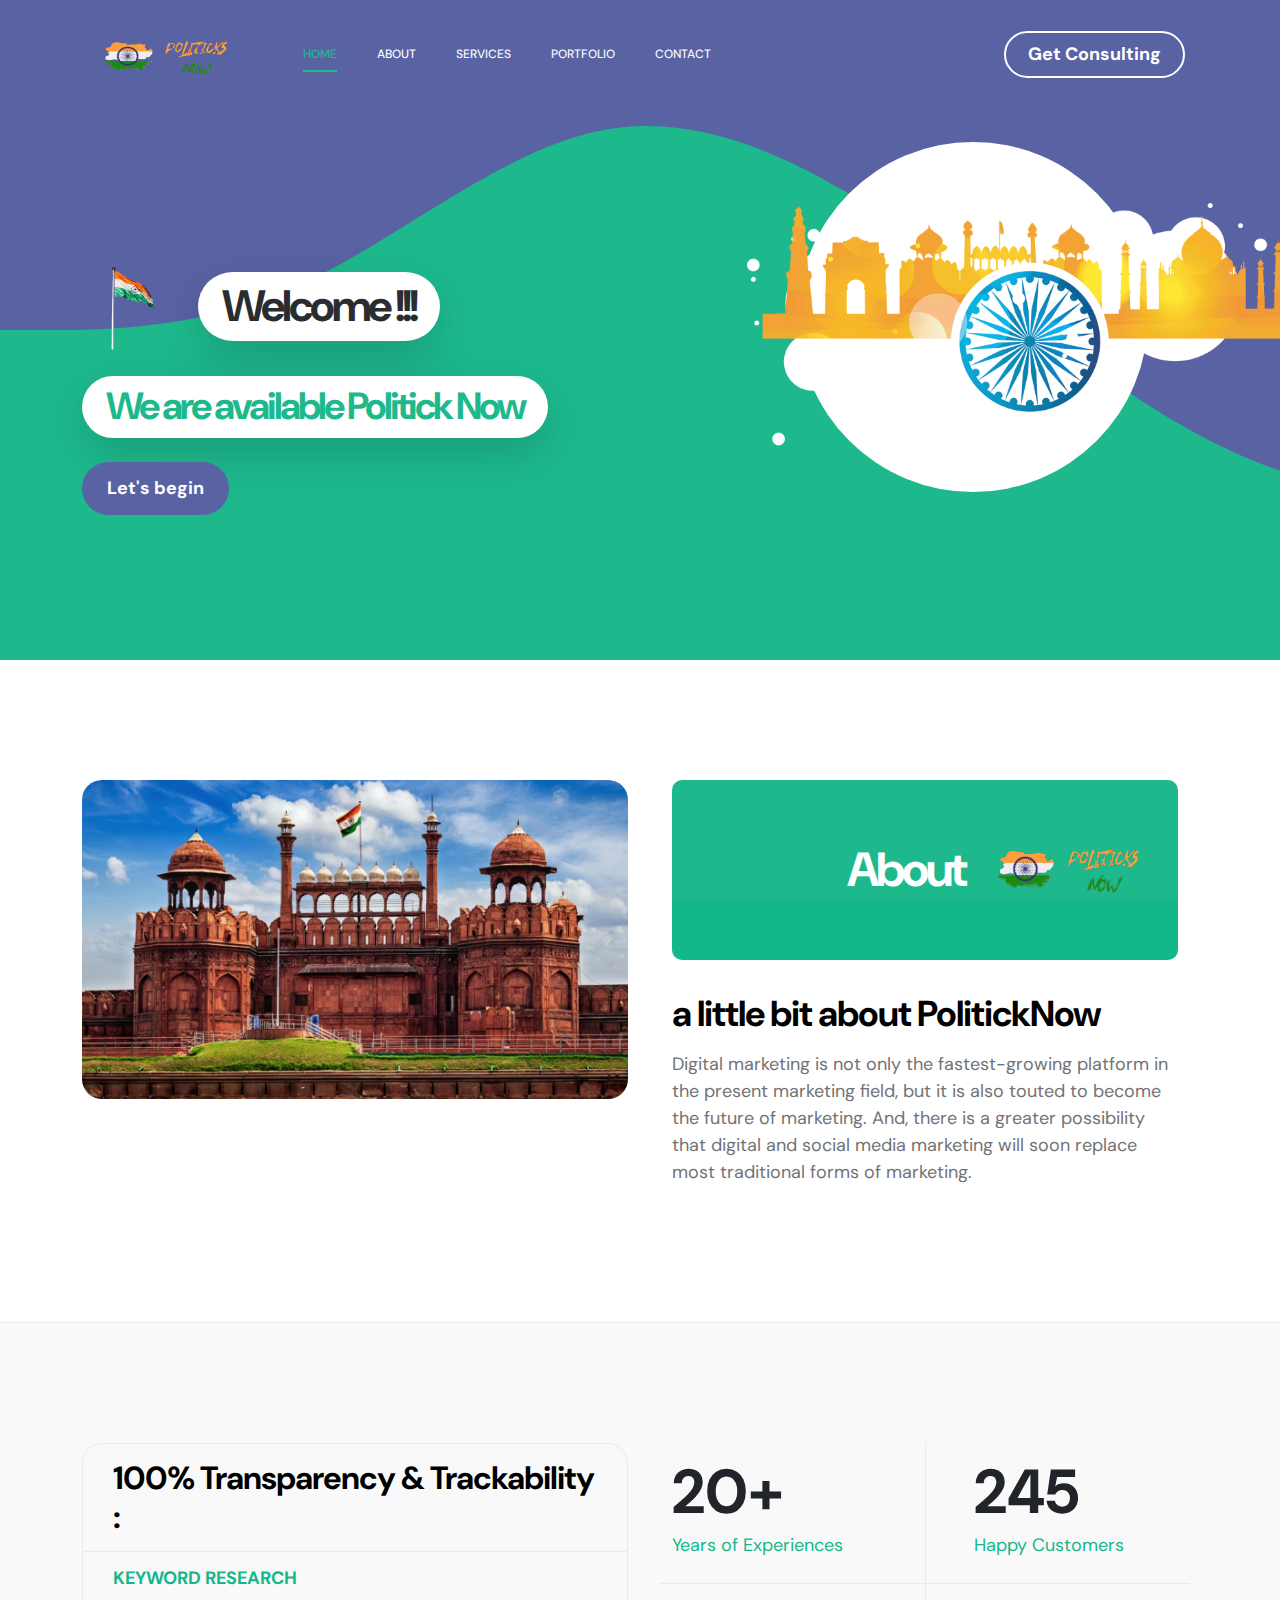
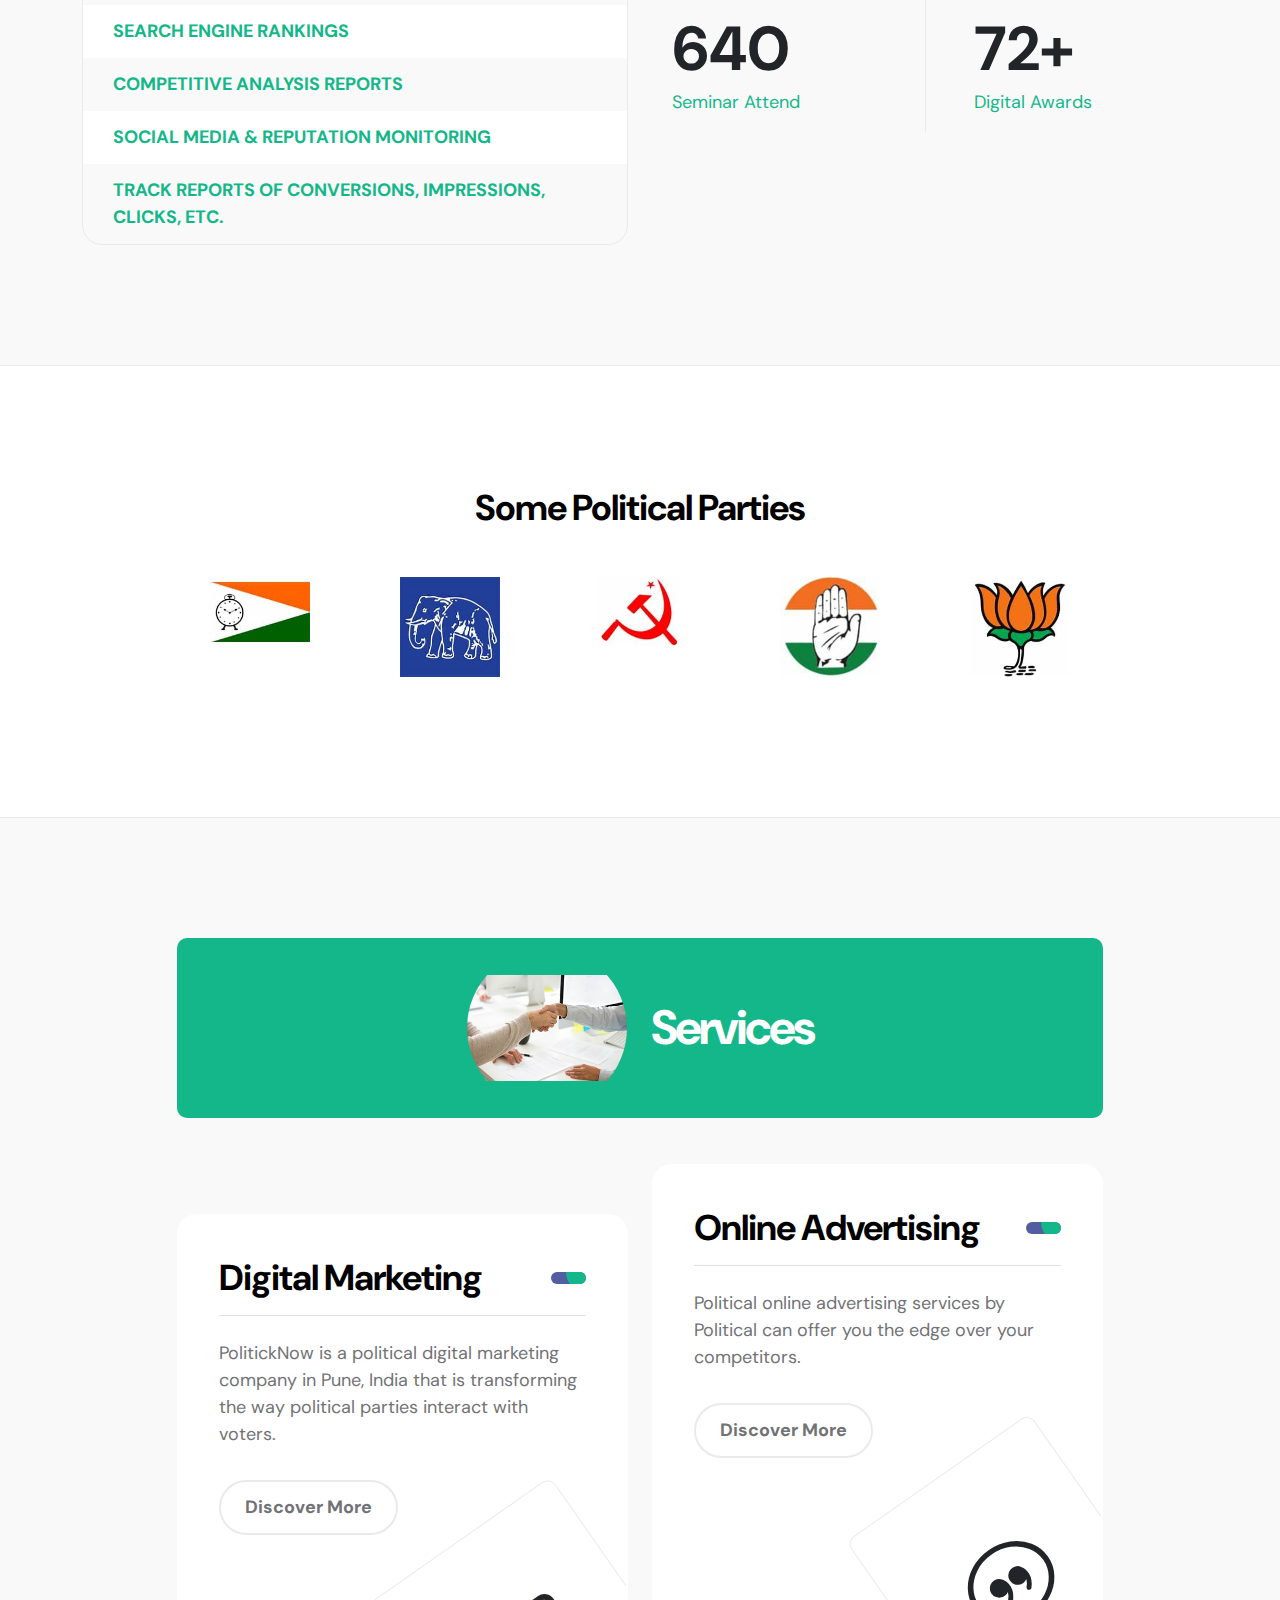
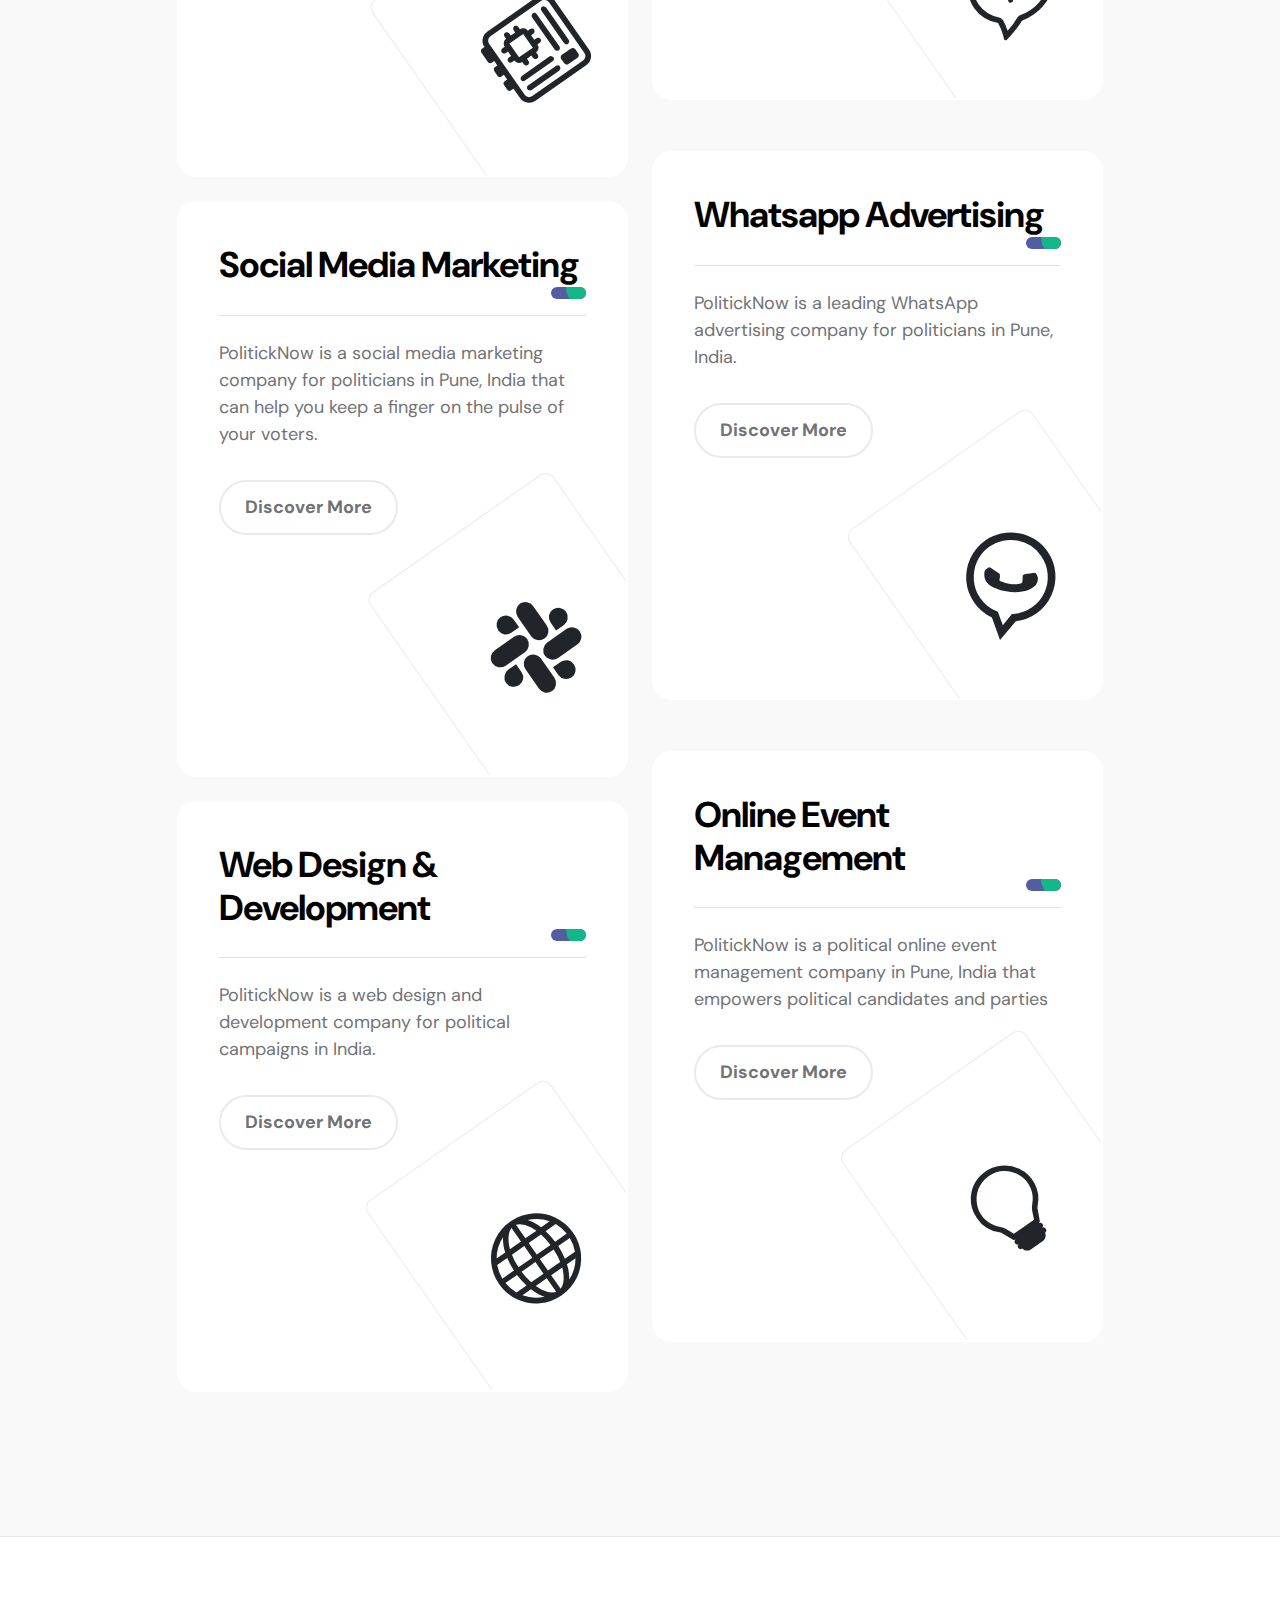
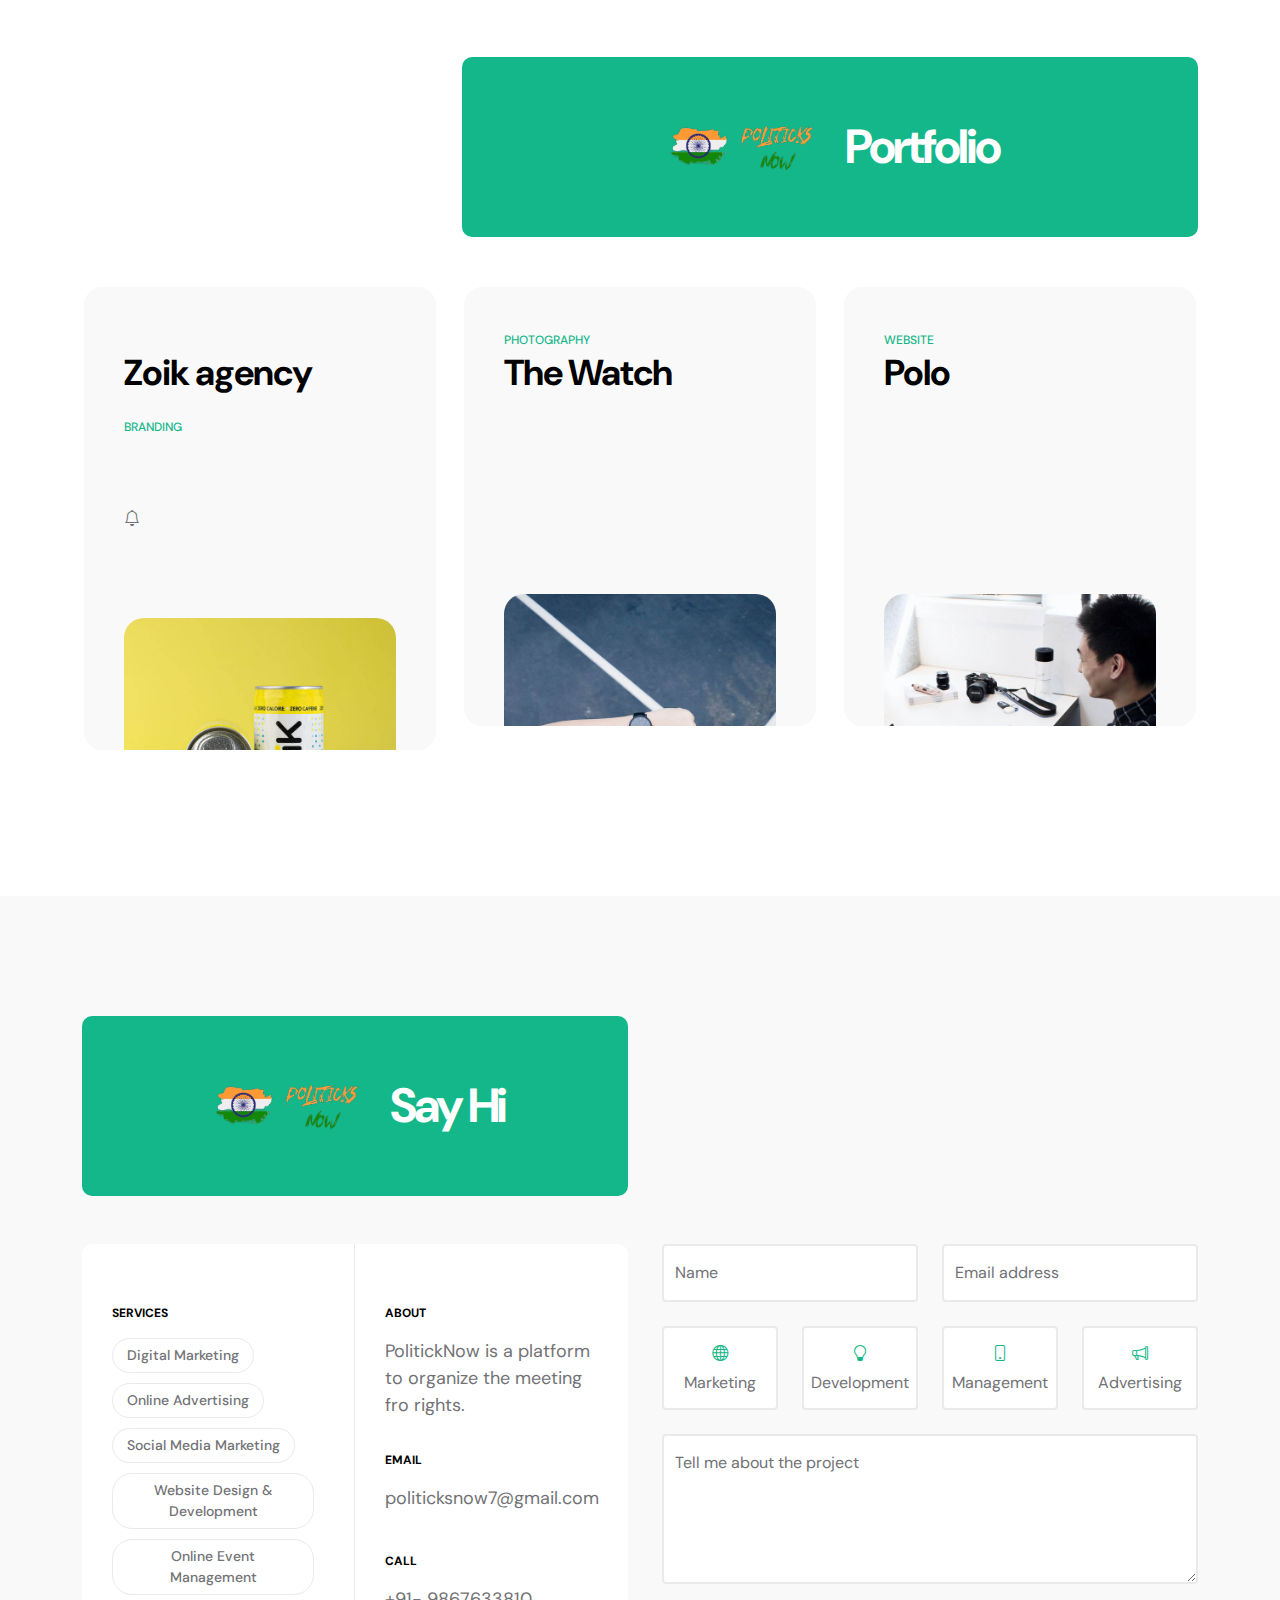
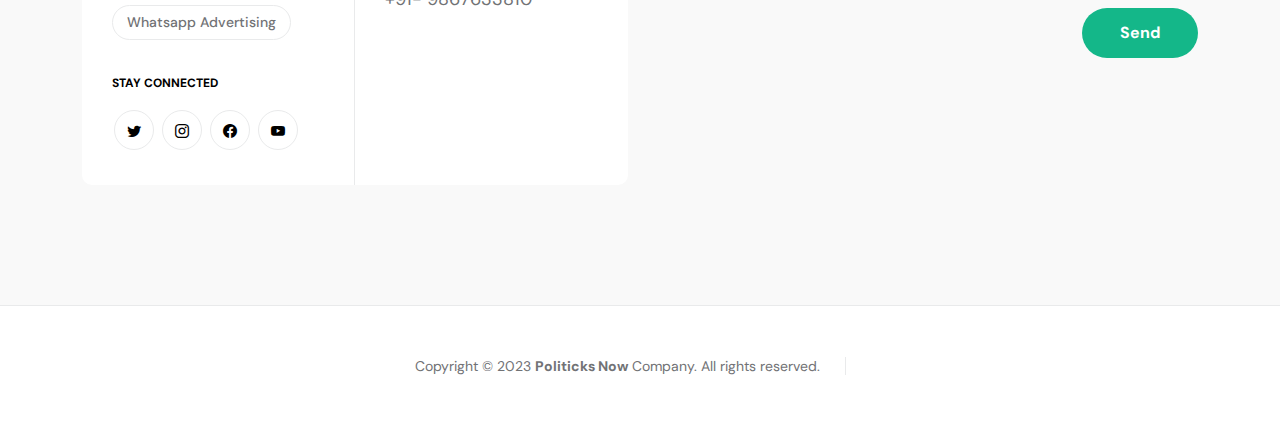
==== index.html @ 5f5a2800 "d" ====
<!doctype html>
<html lang="en">
    <head>
        <meta charset="utf-8">
        <meta name="viewport" content="width=device-width, initial-scale=1">

        <meta name="description" content="">
        <meta name="author" content="TemplateMo">

        <title>Politick Now</title>

        <!-- CSS FILES -->
        <link rel="preconnect" href="https://fonts.googleapis.com">
        
        <link rel="preconnect" href="https://fonts.gstatic.com" crossorigin>
        
        <link href="https://fonts.googleapis.com/css2?family=DM+Sans:wght@400;500;700&display=swap" rel="stylesheet">

        <link href="css/bootstrap.min.css" rel="stylesheet">

        <link href="css/bootstrap-icons.css" rel="stylesheet">

        <link href="css/magnific-popup.css" rel="stylesheet">

        <link href="css/templatemo-first-portfolio-style.css" rel="stylesheet">
        
<!--

TemplateMo 578 First Portfolio

https://templatemo.com/tm-578-first-portfolio

-->
    </head>
    
    <body>

        <section class="preloader">
            <div class="spinner">
                <span class="spinner-rotate"></span>    
            </div>
        </section>

        <nav class="navbar navbar-expand-lg">
            <div class="container">

                <button class="navbar-toggler" type="button" data-bs-toggle="collapse" data-bs-target="#navbarNav" aria-controls="navbarNav" aria-expanded="false" aria-label="Toggle navigation">
                    <span class="navbar-toggler-icon"></span>
                </button>

                <a href="index.html" class="navbar-brand mx-auto mx-lg-0"><img src="./images/logo.png" style="height: 40px; width: 140px;"></a>

                <div class="d-flex align-items-center d-lg-none">
                    <!-- <i class="navbar-icon bi-telephone-plus me-3"></i> -->
                    <a class="custom-btn btn" href="#section_5">
                        Get Consulting
                    </a>
                </div>

                <div class="collapse navbar-collapse" id="navbarNav">
                    <ul class="navbar-nav ms-lg-5">
                        <li class="nav-item">
                            <a class="nav-link click-scroll" href="#section_1">Home</a>
                        </li>

                        <li class="nav-item">
                            <a class="nav-link click-scroll" href="#section_2">About</a>
                        </li>

                        <li class="nav-item">
                            <a class="nav-link click-scroll" href="#section_3">Services</a>
                        </li>

                        <li class="nav-item">
                            <a class="nav-link click-scroll" href="#section_4">Portfolio</a>
                        </li>

                        <li class="nav-item">
                            <a class="nav-link click-scroll" href="#section_5">Contact</a>
                        </li>
                    </ul>

                    <div class="d-lg-flex align-items-center d-none ms-auto">
                        <!-- <i class="navbar-icon bi-telephone-plus me-3"></i> -->
                        <a class="custom-btn btn" href="#section_5">
                            Get Consulting
                        </a>
                    </div>
                </div>

            </div>
        </nav>

        <main>

            <section class="hero d-flex justify-content-center align-items-center" id="section_1">
                <div class="container">
                    <div class="row">

                        <div class="col-lg-7 col-12">
                            <div class="hero-text">
                                <div class="hero-title-wrap d-flex align-items-center mb-4">
                                    <img src="images/flag.png" class="avatar-image avatar-image-large img-fluid" alt="">

                                    <h1 class="hero-title ms-3 mb-0">Welcome !!!</h1>
                                </div>

                                <h2 class="mb-4">We are available Politick Now</h2>
                                <p class="mb-4"><a class="custom-btn btn custom-link" href="#section_2">Let's begin</a></p>
                            </div>
                        </div>

                        <div class="col-lg-5 col-12 position-relative">
                            <div class="hero-image-wrap"></div>
                            <img src="images/background1.png" class="hero-image img-fluid" alt="">
                        </div>

                    </div>
                </div>

                <svg xmlns="http://www.w3.org/2000/svg" viewBox="0 0 1440 320"><path fill="#535da1" fill-opacity="1" d="M0,160L24,160C48,160,96,160,144,138.7C192,117,240,75,288,64C336,53,384,75,432,106.7C480,139,528,181,576,208C624,235,672,245,720,240C768,235,816,213,864,186.7C912,160,960,128,1008,133.3C1056,139,1104,181,1152,202.7C1200,224,1248,224,1296,197.3C1344,171,1392,117,1416,90.7L1440,64L1440,0L1416,0C1392,0,1344,0,1296,0C1248,0,1200,0,1152,0C1104,0,1056,0,1008,0C960,0,912,0,864,0C816,0,768,0,720,0C672,0,624,0,576,0C528,0,480,0,432,0C384,0,336,0,288,0C240,0,192,0,144,0C96,0,48,0,24,0L0,0Z"></path></svg>
            </section>


            <section class="about section-padding" id="section_2">
                <div class="container">
                    <div class="row">

                        <div class="col-lg-6 col-12">
                            <img src="images/lalkila.png" class="about-image img-fluid" alt="">
                        </div>

                        <div class="col-lg-6 col-12 mt-5 mt-lg-0">
                            <div class="about-thumb">

                                <div class="section-title-wrap d-flex justify-content-end align-items-center mb-4">
                                    <h2 class="text-white me-4 mb-0">About</h2>

                                    <img src="images/logo.png" class="avatar-image img-fluid">
                                </div>

                                <h3 class="pt-2 mb-3">a little bit about PolitickNow</h3>

                                <p>Digital marketing is not only the fastest-growing platform in the present marketing field, but it is also touted to become the future of marketing. And, there is a greater possibility that digital and social media marketing will soon replace most traditional forms of marketing.</p>
                            </div>
                        </div>

                    </div>
                </div>
            </section>

            <section class="featured section-padding">
                <div class="container">
                    <div class="row">

                        <div class="col-lg-6 col-12">
                            <div class="profile-thumb">
                                <div class="profile-title">
                                    <h4 class="mb-0">100% Transparency & Trackability :</h4>
                                </div>

                                <div class="profile-body">
                                    <p>
                                        <span class="profile-small-title">KEYWORD RESEARCH</span> 
                                        <!-- <span>Joshua Morgan</span> -->
                                    </p>

                                    <p>
                                        <span class="profile-small-title">SEARCH ENGINE RANKINGS</span> 
                                        <!-- <span>Aug 12, 1986</span> -->
                                    </p>

                                    <p>
                                        <span class="profile-small-title">COMPETITIVE ANALYSIS REPORTS</span> 
                                         <!-- <span><a href="tel: 305-240-9671">120-240-9600</a></span> -->
                                    </p>

                                    <p>
                                        <span class="profile-small-title">SOCIAL MEDIA & REPUTATION MONITORING</span> 
                                        <!-- <span><a href="mailto:hello@josh.design">hello@josh.design</a></span> -->
                                    </p>

                                    <p>
                                        <span class="profile-small-title">TRACK REPORTS OF CONVERSIONS, IMPRESSIONS, CLICKS, ETC.</span> 
                                        <!-- <span><a href="mailto:hello@josh.design">hello@josh.design</a></span> -->
                                    </p>
                                </div>
                            </div>
                        </div>

                        <div class="col-lg-6 col-12 mt-5 mt-lg-0">
                            <div class="about-thumb">
                                <div class="row">
                                    <div class="col-lg-6 col-6 featured-border-bottom py-2">
                                        <strong class="featured-numbers">20+</strong>

                                        <p class="featured-text">Years of Experiences</p>
                                    </div>

                                    <div class="col-lg-6 col-6 featured-border-start featured-border-bottom ps-5 py-2">
                                        <strong class="featured-numbers">245</strong>

                                        <p class="featured-text">Happy Customers</p>
                                    </div>

                                    <div class="col-lg-6 col-6 pt-4">
                                        <strong class="featured-numbers">640</strong>

                                        <p class="featured-text">Seminar Attend</p>
                                    </div>

                                    <div class="col-lg-6 col-6 featured-border-start ps-5 pt-4">
                                        <strong class="featured-numbers">72+</strong>

                                        <p class="featured-text">Digital Awards</p>
                                    </div>
                                </div>
                            </div>
                        </div>

                    </div>
                </div>
            </section>


            <section class="clients section-padding">
                <div class="container">
                    <div class="row align-items-center">

                        <div class="col-lg-12 col-12">
                            <h3 class="text-center mb-5">Some Political Parties</h3>
                        </div>

                        <div class="col-lg-2 col-4 ms-auto clients-item-height">
                            <img src="images/clients/1.jpeg" class="clients-image img-fluid" alt="">
                        </div>

                        <div class="col-lg-2 col-4 clients-item-height">
                            <img src="images/clients/2.jpeg" class="clients-image img-fluid" alt="">
                        </div>

                        <div class="col-lg-2 col-4 clients-item-height">
                            <img src="images/clients/3.jpeg" class="clients-image img-fluid" alt="">
                        </div>

                        <div class="col-lg-2 col-4 clients-item-height">
                            <img src="images/clients/4.jpeg" class="clients-image img-fluid" alt="">
                        </div>

                        <div class="col-lg-2 col-4 me-auto clients-item-height">
                            <img src="images/clients/5.jpeg" class="clients-image img-fluid" alt="">
                        </div>

                    </div>
                </div>
            </section>


            <section class="services section-padding" id="section_3">
                <div class="container">
                    <div class="row">

                        <div class="col-lg-10 col-12 mx-auto">
                            <div class="section-title-wrap d-flex justify-content-center align-items-center mb-5">
                                <img src="images/handshake-man-woman-after-signing-business-contract-closeup.jpg" class="avatar-image img-fluid" alt="">

                                <h2 class="text-white ms-4 mb-0">Services</h2>
                            </div>

                            <div class="row pt-lg-5">
                                <div class="col-lg-6 col-12">
                                    <div class="services-thumb">
                                        <div class="d-flex flex-wrap align-items-center border-bottom mb-4 pb-3">
                                            <h3 class="mb-0">Digital Marketing</h3>

                                            <div class="services-price-wrap ms-auto">
                                                <!-- <p class="services-price-text mb-0">$2,400</p> -->
                                                <div class="services-price-overlay"></div>
                                            </div>
                                        </div>

                                        <p>PolitickNow is a political digital marketing company in Pune, India that is transforming the way political parties interact with voters.</p>

                                        <a href="#" class="custom-btn custom-border-btn btn mt-3">Discover More</a>

                                        <div class="services-icon-wrap d-flex justify-content-center align-items-center">
                                            <i class="services-icon bi-motherboard"></i>
                                        </div>
                                    </div>
                                </div>

                                <div class="col-lg-6 col-12">
                                    <div class="services-thumb services-thumb-up">
                                        <div class="d-flex flex-wrap align-items-center border-bottom mb-4 pb-3">
                                            <h3 class="mb-0">Online Advertising</h3>

                                            <div class="services-price-wrap ms-auto">
                                                <!-- <p class="services-price-text mb-0">$1,200</p> -->
                                                <div class="services-price-overlay"></div>
                                            </div>
                                        </div>

                                        <p>Political online advertising services by Political can offer you the edge over your competitors.</p>

                                        <a href="#" class="custom-btn custom-border-btn btn mt-3">Discover More</a>

                                        <div class="services-icon-wrap d-flex justify-content-center align-items-center">
                                            <i class="services-icon bi bi-chat-quote"></i>
                                        </div>
                                    </div>
                                </div>

                                <div class="col-lg-6 col-12">
                                    <div class="services-thumb">
                                        <div class="d-flex flex-wrap align-items-center border-bottom mb-4 pb-3">
                                            <h3 class="mb-0">Social Media Marketing</h3>

                                            <div class="services-price-wrap ms-auto">
                                                <!-- <p class="services-price-text mb-0">$3,600</p> -->
                                                <div class="services-price-overlay"></div>
                                            </div>
                                        </div>

                                        <p>PolitickNow is a social media marketing company for politicians in Pune, India that can help you keep a finger on the pulse of your voters.</p>

                                        <a href="#" class="custom-btn custom-border-btn btn mt-3">Discover More</a>

                                        <div class="services-icon-wrap d-flex justify-content-center align-items-center">
                                            <i class="services-icon bi-slack"></i>
                                        </div>
                                    </div>
                                </div>

                                <div class="col-lg-6 col-12">
                                    <div class="services-thumb services-thumb-up">
                                        <div class="d-flex flex-wrap align-items-center border-bottom mb-4 pb-3">
                                            <h3 class="mb-0">Whatsapp Advertising</h3>

                                            <div class="services-price-wrap ms-auto">
                                                <!-- <p class="services-price-text mb-0">$1,450</p> -->
                                                <div class="services-price-overlay"></div>
                                            </div>
                                        </div>

                                        <p>PolitickNow is a leading WhatsApp advertising company for politicians in Pune, India.</p>

                                        <a href="#" class="custom-btn custom-border-btn btn mt-3">Discover More</a>

                                        <div class="services-icon-wrap d-flex justify-content-center align-items-center">
                                            <i class="services-icon bi-whatsapp"></i>
                                        </div>
                                    </div>
                                </div>
                                

                                <div class="col-lg-6 col-12">
                                    <div class="services-thumb">
                                        <div class="d-flex flex-wrap align-items-center border-bottom mb-4 pb-3">
                                            <h3 class="mb-0">Web Design & Development</h3>

                                            <div class="services-price-wrap ms-auto">
                                                <!-- <p class="services-price-text mb-0">$2,400</p> -->
                                                <div class="services-price-overlay"></div>
                                            </div>
                                        </div>

                                        <p>PolitickNow is a web design and development company for political campaigns in India. </p>

                                        <a href="#" class="custom-btn custom-border-btn btn mt-3">Discover More</a>

                                        <div class="services-icon-wrap d-flex justify-content-center align-items-center">
                                            <i class="services-icon bi-globe"></i>
                                        </div>
                                    </div>
                                </div>

                                <div class="col-lg-6 col-12">
                                    <div class="services-thumb services-thumb-up">
                                        <div class="d-flex flex-wrap align-items-center border-bottom mb-4 pb-3">
                                            <h3 class="mb-0">Online Event Management</h3>

                                            <div class="services-price-wrap ms-auto">
                                                <!-- <p class="services-price-text mb-0">$1,200</p> -->
                                                <div class="services-price-overlay"></div>
                                            </div>
                                        </div>

                                        <p>PolitickNow is a political online event management company in Pune, India that empowers political candidates and parties</p>

                                        <a href="#" class="custom-btn custom-border-btn btn mt-3">Discover More</a>

                                        <div class="services-icon-wrap d-flex justify-content-center align-items-center">
                                            <i class="services-icon bi-lightbulb"></i>
                                        </div>
                                    </div>
                                </div>
                                
                            </div>
                        </div>
                    </div>
                </div>
            </section>


            <section class="projects section-padding" id="section_4">
                <div class="container">
                    <div class="row">

                        <div class="col-lg-8 col-md-8 col-12 ms-auto">
                            <div class="section-title-wrap d-flex justify-content-center align-items-center mb-4">
                                <img src="images/logo.png" class="avatar-image img-fluid" alt="">

                                <h2 class="text-white ms-4 mb-0">Portfolio</h2>
                            </div>
                        </div>

                        <div class="clearfix"></div>

                        <div class="col-lg-4 col-md-6 col-12">
                            <div class="projects-thumb">
                                <div class="projects-info">
                                    <a class="bi-bell projects-image img-fluid" href="">
                                    </a>
                                    
                                    <h3 class="projects-title">Zoik agency</h3>
                                    <small class="projects-tag">Branding</small>
                                </div>
                                <a href="images/projects/nikhil-KO4io-eCAXA-unsplash.jpg" class="popup-image">
                                    <img src="images/projects/nikhil-KO4io-eCAXA-unsplash.jpg" class="projects-image img-fluid" alt="">
                                </a>
                                
                            </div>
                        </div>

                        <div class="col-lg-4 col-md-6 col-12">
                            <div class="projects-thumb">
                                <div class="projects-info">
                                    <small class="projects-tag">Photography</small>

                                    <h3 class="projects-title">The Watch</h3>
                                </div>

                                <a href="images/projects/the-5th-IQYR7N67dhM-unsplash.jpg" class="popup-image">
                                    <img src="images/projects/the-5th-IQYR7N67dhM-unsplash.jpg" class="projects-image img-fluid" alt="">
                                </a>
                            </div>
                        </div>

                        <div class="col-lg-4 col-md-6 col-12">
                            <div class="projects-thumb">
                                <div class="projects-info">
                                    <small class="projects-tag">Website</small>

                                    <h3 class="projects-title">Polo</h3>
                                </div>

                                <a href="images/projects/true-agency-9Bjog5FZ-oc-unsplash.jpg" class="popup-image">
                                    <img src="images/projects/true-agency-9Bjog5FZ-oc-unsplash.jpg" class="projects-image img-fluid" alt="">
                                </a>
                            </div>
                        </div>

                    </div>
                </div>
            </section>

            <section class="contact section-padding" id="section_5">
                    <div class="container">
                        <div class="row">

                            <div class="col-lg-6 col-md-8 col-12">
                                <div class="section-title-wrap d-flex justify-content-center align-items-center mb-5">
                                    <img src="images/logo.png" class="avatar-image img-fluid" alt="">

                                    <h2 class="text-white ms-4 mb-0">Say Hi</h2>
                                </div>
                            </div>

                            <div class="clearfix"></div>

                            <div class="col-lg-3 col-md-6 col-12 pe-lg-0">
                                <div class="contact-info contact-info-border-start d-flex flex-column">
                                    <strong class="site-footer-title d-block mb-3">Services</strong>

                                    <ul class="footer-menu">
                                        <li class="footer-menu-item"><a href="#" class="footer-menu-link">Digital Marketing</a></li>

                                        <li class="footer-menu-item"><a href="#" class="footer-menu-link">Online Advertising</a></li>

                                        <li class="footer-menu-item"><a href="#" class="footer-menu-link">Social Media Marketing</a></li>

                                        <li class="footer-menu-item"><a href="#" class="footer-menu-link">Website Design & Development</a></li>

                                        <li class="footer-menu-item"><a href="#" class="footer-menu-link">Online Event Management</a></li>

                                        <li class="footer-menu-item"><a href="#" class="footer-menu-link">Whatsapp Advertising</a></li>
                                    </ul>

                                    <strong class="site-footer-title d-block mt-4 mb-3">Stay connected</strong>

                                    <ul class="social-icon">
                                        <li class="social-icon-item"><a href="https://twitter.com/politicksnow" class="social-icon-link bi-twitter"></a></li>

                                        <li class="social-icon-item"><a href="#" class="social-icon-link bi-instagram"></a></li>

                                        <li class="social-icon-item"><a href="#" class="social-icon-link bi-facebook"></a></li>

                                        <li class="social-icon-item"><a href="https://www.youtube.com/politicksnow" class="social-icon-link bi-youtube"></a></li>
                                    </ul>

                                    <!-- <strong class="site-footer-title d-block mt-4 mb-3">Start a project</strong>

                                    <p class="mb-0">I’m available for freelance projects</p> -->
                                </div>
                            </div>

                            <div class="col-lg-3 col-md-6 col-12 ps-lg-0">
                                <div class="contact-info d-flex flex-column">
                                    <strong class="site-footer-title d-block mb-3">About</strong>

                                    <p class="mb-2">
                                        PolitickNow is a platform to organize the meeting fro rights.
                              </p>

                                    <strong class="site-footer-title d-block mt-4 mb-3">Email</strong>

                                    <p>
                                        <a href="mailto:politicksnow7@gmail.com">
                                            politicksnow7@gmail.com
                                        </a>
                                    </p>

                                    <strong class="site-footer-title d-block mt-4 mb-3">Call</strong>

                                    <p class="mb-0">
                                        <a href="tel: +91- 9867633810">
                                            +91- 9867633810
                                        </a>
                                    </p>
                                </div>
                            </div>

                            <div class="col-lg-6 col-12 mt-5 mt-lg-0">
                                <form action="#" method="get" class="custom-form contact-form" role="form">
                                    <div class="row">
                                        <div class="col-lg-6 col-md-6 col-12">
                                            <div class="form-floating">
                                                <input type="text" name="name" id="name" class="form-control" placeholder="Name" required="">
                                                
                                                <label for="floatingInput">Name</label>
                                            </div>
                                        </div>

                                        <div class="col-lg-6 col-md-6 col-12"> 
                                            <div class="form-floating">
                                                <input type="email" name="email" id="email" pattern="[^ @]*@[^ @]*" class="form-control" placeholder="Email address" required="">
                                                
                                                <label for="floatingInput">Email address</label>
                                            </div>
                                        </div>

                                        <div class="col-lg-3 col-md-6 col-6">
                                            <div class="form-check form-check-inline">
                                                <input name="website" type="checkbox" class="form-check-input" id="inlineCheckbox1" value="1">

                                                <label class="form-check-label" for="inlineCheckbox1">
                                                    <i class="bi-globe form-check-icon"></i>
                                                    <span class="form-check-label-text">Marketing</span>
                                                </label>
                                          </div>
                                        </div>

                                        <div class="col-lg-3 col-md-6 col-6">
                                            <div class="form-check form-check-inline">
                                                <input name="branding" type="checkbox" class="form-check-input" id="inlineCheckbox2" value="1">

                                                <label class="form-check-label" for="inlineCheckbox2">
                                                    <i class="bi-lightbulb form-check-icon"></i>
                                                    <span class="form-check-label-text">Development</span>
                                                </label>
                                            </div>
                                        </div>

                                        <div class="col-lg-3 col-md-6 col-6">
                                            <div class="form-check form-check-inline">
                                                <input name="ecommerce" type="checkbox" class="form-check-input" id="inlineCheckbox3" value="1">

                                                <label class="form-check-label" for="inlineCheckbox3">
                                                    <i class="bi-phone form-check-icon"></i>
                                                    <span class="form-check-label-text">Management</span>
                                                </label>
                                            </div>
                                        </div>

                                        <div class="col-lg-3 col-md-6 col-6">
                                            <div class="form-check form-check-inline me-0">
                                                <input name="seo" type="checkbox" class="form-check-input" id="inlineCheckbox4" value="1">

                                                <label class="form-check-label" for="inlineCheckbox4">
                                                    <i class="bi-megaphone form-check-icon"></i>
                                                    <span class="form-check-label-text">Advertising</span>
                                                </label>
                                            </div>
                                        </div>

                                        <div class="col-lg-12 col-12">
                                            <div class="form-floating">
                                                <textarea class="form-control" id="message" name="message" placeholder="Tell me about the project"></textarea>
                                                
                                                <label for="floatingTextarea">Tell me about the project</label>
                                            </div>
                                        </div>

                                        <div class="col-lg-3 col-12 ms-auto">
                                            <button type="submit" class="form-control">Send</button>
                                        </div>

                                    </div>
                                </form>
                            </div>

                        </div>
                    </div>
                </div>
            </section>

        </main>

        <footer class="site-footer">
            <div class="container">
                <div class="row">

                    <div class="col-lg-12 col-12">
                        <div class="copyright-text-wrap">
                            <p class="mb-0">
                                <span class="copyright-text">Copyright © 2023 <a href="#">Politicks Now</a> Company. All rights reserved.</span>
                            </p>
                        </div>
                    </div>

                </div>
            </div>
        </footer>

        <!-- JAVASCRIPT FILES -->
        <script src="js/jquery.min.js"></script>
        <script src="js/bootstrap.min.js"></script>
        <script src="js/jquery.sticky.js"></script>
        <script src="js/click-scroll.js"></script>
        <script src="js/jquery.magnific-popup.min.js"></script>
        <script src="js/magnific-popup-options.js"></script>
        <script src="js/custom.js"></script>

    </body>
</html>
---- css/templatemo-first-portfolio-style.css ----
/*

TemplateMo 578 First Portfolio

https://templatemo.com/tm-578-first-portfolio

*/


/*---------------------------------------
  CUSTOM PROPERTIES ( VARIABLES )             
-----------------------------------------*/
:root {
  --white-color:                  #ffffff;
  --primary-color:                #535da1;
  --secondary-color:              #14B789;
  --section-bg-color:             #f9f9f9;
  --dark-color:                   #000000;
  --p-color:                      #717275;
  --border-color:                 #e9eaeb;
  --featured-border-color:        #727aab;

  --body-font-family:             'DM Sans', sans-serif;

  --h1-font-size:                 62px;
  --h2-font-size:                 48px;
  --h3-font-size:                 36px;
  --h4-font-size:                 32px;
  --h5-font-size:                 24px;
  --h6-font-size:                 22px;
  --p-font-size:                  18px;
  --menu-font-size:               12px;
  --copyright-font-size:          14px;

  --border-radius-large:          100px;
  --border-radius-medium:         20px;
  --border-radius-small:          10px;

  --font-weight-normal:           400;
  --font-weight-medium:           500;
  --font-weight-bold:             700;
}

body {
    background: var(--white-color);
    font-family: var(--body-font-family); 
}


/*---------------------------------------
  TYPOGRAPHY               
-----------------------------------------*/

h2,
h3,
h4,
h5,
h6 {
  color: var(--dark-color);
}

h1,
h2,
h3,
h4,
h5,
h6 {
  font-weight: var(--font-weight-bold);
  letter-spacing: -1px;
}

h1 {
  font-size: var(--h1-font-size);
  letter-spacing: -3px;
}

h2 {
  font-size: var(--h2-font-size);
  color: var(--secondary-color);
  letter-spacing: -3px;
}

h3 {
  font-size: var(--h3-font-size);
}

h4 {
  font-size: var(--h4-font-size);
}

h5 {
  font-size: var(--h5-font-size);
  line-height: normal;
}

h6 {
  font-size: var(--h6-font-size);
}

p {
  color: var(--p-color);
  font-size: var(--p-font-size);
  font-weight: var(--font-weight-normal);
}

ul li {
  color: var(--p-color);
  font-size: var(--p-font-size);
  font-weight: var(--font-weight-normal);
}

a, 
button {
  touch-action: manipulation;
  transition: all 0.3s;
}

a {
  color: var(--p-color);
  text-decoration: none;
}

a:hover {
  color: var(--secondary-color);
}

::selection {
  background: var(--secondary-color);
  color: var(--white-color);
}

::-moz-selection {
  background: var(--secondary-color);
  color: var(--white-color);
}

.section-padding {
  padding-top: 120px;
  padding-bottom: 120px;
}

b,
strong {
  font-weight: var(--font-weight-bold);
}

.section-title-wrap {
  background: var(--secondary-color);
  border-radius: var(--border-radius-small);
  padding: 10px 30px;
}


/*---------------------------------------
  AVATAR IMAGE               
-----------------------------------------*/
.avatar-image {
  border-radius: var(--border-radius-large);
  width: 160px;
  height: 160px;
  object-fit: contain;
}

.avatar-image-large {
  width: 100.4px;
  height: 90.4px;
}


/*---------------------------------------
  PRE LOADER               
-----------------------------------------*/
.preloader {
  position: fixed;
  top: 0;
  left: 0;
  width: 100%;
  height: 100%;
  z-index: 99999;
  display: flex;
  flex-flow: row nowrap;
  justify-content: center;
  align-items: center;
  background: none repeat scroll 0 0 var(--white-color);
}

.spinner {
  border: 1px solid transparent;
  border-radius: var(--border-radius-small);
  position: relative;
}

.spinner:before {
  content: '';
  box-sizing: border-box;
  position: absolute;
  top: 50%;
  left: 50%;
  width: 45px;
  height: 45px;
  margin-top: -10px;
  margin-left: -10px;
  border-radius: 50%;
  border: 1px solid var(--border-color);
  border-top-color: var(--white-color);
  animation: spinner .9s linear infinite;
}

@-webkit-@keyframes spinner {
  to {transform: rotate(360deg);
  }
}

@keyframes spinner {
  to {transform: rotate(360deg);}
}


/*---------------------------------------
  CUSTOM ICON               
-----------------------------------------*/
.navbar-icon {
  background: var(--white-color);
  border-radius: var(--border-radius-large);
  color: var(--dark-color);
  width: 47px;
  height: 47px;
  line-height: 47px;
  text-align: center;
}

.is-sticky .navbar-icon {
  background: var(--secondary-color);
  color: var(--white-color);
}

.form-check-icon {
  color: var(--secondary-color);
}


/*---------------------------------------
  CUSTOM BUTTON               
-----------------------------------------*/
.custom-btn,
.navbar .custom-btn {
  font-size: var(--p-font-size);
  font-weight: var(--font-weight-bold);
}

.navbar .custom-btn {
  background: transparent;
  border-width: 2px;
  border-style: solid;
  border-color: var(--white-color);
  color: var(--white-color);
  padding: 8px 22px;
}

.navbar .custom-btn:hover {
  background: var(--white-color);
  border-color: transparent;
  color: var(--secondary-color);
}

.custom-btn {
  background: var(--secondary-color);
  border-radius: var(--border-radius-large);
  color: var(--white-color);
  font-weight: var(--font-weight-bold);
  padding: 12px 24px;
}

.custom-btn:hover {
  background: var(--primary-color);
  box-shadow: 0 1rem 3rem rgba(0,0,0,.175);
  color: var(--white-color);
}

.custom-border-btn {
  background: transparent;
  border: 2px solid var(--border-color);
  color: var(--p-color);
}

.custom-border-btn:hover {
  background: var(--secondary-color);
  border-color: var(--secondary-color);
  color: var(--white-color);
}

.custom-link {
	background-color: var(--primary-color);
}

.custom-link:hover {
	background-color: var(--secondary-color);
}


/*---------------------------------------
  NAVIGATION              
-----------------------------------------*/
.sticky-wrapper {
  position: relative;
  z-index: 222;
  height: auto !important;
}

.is-sticky,
.is-sticky .navbar .container {
  background: var(--white-color);
  box-shadow: 0 1rem 3rem rgb(0 0 0 / 18%);
}

.is-sticky .navbar-brand,
.is-sticky .navbar-brand:hover {
  color: var(--dark-color);
}

.is-sticky .navbar-nav .nav-link {
  color: var(--p-color);
}

.is-sticky .navbar .custom-btn {
  border-color: var(--secondary-color);
  color: var(--secondary-color);
}

.is-sticky .navbar .custom-btn:hover {
  background: var(--secondary-color);
  color: var(--white-color);
}

.navbar {
  background: transparent;
  position: absolute;
  z-index: 9;
  right: 0;
  left: 0;
  transition: all 0.3s;
  padding-top: 15px;
  padding-bottom: 0;
}

.navbar .container {
  border-radius: var(--border-radius-small);
  padding: 10px 25px;
}

.navbar-brand {
  font-size: var(--h4-font-size);
  font-weight: var(--font-weight-bold);
}

.navbar-brand,
.navbar-brand:hover {
  color: var(--white-color);
}

.navbar-expand-lg .navbar-nav .nav-link {
  padding-right: 0;
  padding-left: 0;
  margin-right: 20px;
  margin-left: 20px;
}

.navbar-nav .nav-link {
  display: inline-block;
  color: var(--section-bg-color);
  font-size: var(--menu-font-size);
  font-weight: var(--font-weight-medium);
  text-transform: uppercase;
  position: relative;
  padding-top: 15px;
  padding-bottom: 15px;
}

.navbar-nav .nav-link::after {
  content: "";
  background: transparent;
  position: absolute;
  bottom: 6px;
  right: 0;
  left: 0;
  width: 100%;
  height: 2px;
}

.navbar-nav .nav-link.active::after, 
.navbar-nav .nav-link:hover::after {
  background: var(--secondary-color);
}

.navbar-nav .nav-link.active, 
.navbar-nav .nav-link:hover {
  color: var(--secondary-color);
}

.navbar-toggler {
  border: 0;
  padding: 0;
  cursor: pointer;
  margin: 0;
  width: 30px;
  height: 35px;
  outline: none;
}

.navbar-toggler:focus {
  outline: none;
  box-shadow: none;
}

.navbar-toggler[aria-expanded="true"] .navbar-toggler-icon {
  background: transparent;
}

.navbar-toggler[aria-expanded="true"] .navbar-toggler-icon:before,
.navbar-toggler[aria-expanded="true"] .navbar-toggler-icon:after {
  transition: top 300ms 50ms ease, -webkit-transform 300ms 350ms ease;
  transition: top 300ms 50ms ease, transform 300ms 350ms ease;
  transition: top 300ms 50ms ease, transform 300ms 350ms ease, -webkit-transform 300ms 350ms ease;
  top: 0;
}

.navbar-toggler[aria-expanded="true"] .navbar-toggler-icon:before {
  transform: rotate(45deg);
}

.navbar-toggler[aria-expanded="true"] .navbar-toggler-icon:after {
  transform: rotate(-45deg);
}

.navbar-toggler .navbar-toggler-icon {
  background: var(--white-color);
  transition: background 10ms 300ms ease;
  display: block;
  width: 30px;
  height: 2px;
  position: relative;
}

.navbar-toggler .navbar-toggler-icon:before,
.navbar-toggler .navbar-toggler-icon:after {
  transition: top 300ms 350ms ease, -webkit-transform 300ms 50ms ease;
  transition: top 300ms 350ms ease, transform 300ms 50ms ease;
  transition: top 300ms 350ms ease, transform 300ms 50ms ease, -webkit-transform 300ms 50ms ease;
  position: absolute;
  right: 0;
  left: 0;
  background: var(--white-color);
  width: 30px;
  height: 2px;
  content: '';
}

.navbar-toggler .navbar-toggler-icon::before {
  top: -8px;
}

.navbar-toggler .navbar-toggler-icon::after {
  top: 8px;
}


/*---------------------------------------
  HERO              
-----------------------------------------*/
.hero {
  background: var(--secondary-color);
  position: relative;
  overflow: hidden;
  padding-top: 330px;
  padding-bottom: 330px;
}

@media  screen and (min-width: 991px) {
  .hero {
    height: 60vh;
  }
}

.hero-title,
.hero h2 {
  background: var(--white-color);
  box-shadow: 0 1rem 3rem rgba(0,0,0,.175);
  border-radius: var(--border-radius-large);
  display: inline-block;
  padding: 8px 24px;
}

.hero-title {
	font-size: 44px;
}

.hero h2 {
	font-size: 38px;
}

.hero-text {
  position: relative;
  z-index: 22;
  top: 70px;
}

.hero-image-wrap {
  background: var(--white-color);
  border-radius: 100%;
  width: 350px;
  height: 350px;
  position: absolute;
  z-index: 22;
  top: -50px;
  right: 0;
  left: 0;
  margin: auto;
  pointer-events: none;
}

.hero-image {
  position: absolute;
  z-index: 22;
  top: 0;
  width: 100%;
  min-width: 550px;
}

.hero svg {
  position: absolute;
  z-index: 2;
  bottom: 0;
  right: 0;
  left: 0;
  overflow: hidden;
  height: 100%;
  pointer-events: none;
}


/*---------------------------------------
  ABOUT              
-----------------------------------------*/
.profile-thumb {
  border: 1px solid var(--border-color);
  border-radius: var(--border-radius-medium);
  position: relative;
  overflow: hidden;
}

.profile-title {
  border-bottom: 1px solid var(--border-color);
  padding: 15px 30px;
}

.profile-small-title {
  /* border-right: 1px solid var(--border-color); */
  color: var(--secondary-color);
  font-weight: var(--font-weight-bold);
  min-width: 140px;
  margin-right: 10px;
  padding: 13px 30px;
  display: inline-block;
}

.profile-body p {
  margin-bottom: 0;
}

.profile-body p:nth-of-type(even) {
  background: var(--white-color);
}

.about-image {
  border-radius: var(--border-radius-medium);
}

.about-thumb {
  padding-right: 20px;
  padding-left: 20px;
}


/*---------------------------------------
  FEATURED              
-----------------------------------------*/
.featured-numbers {
  font-size: var(--h1-font-size);
  line-height: normal;
  display: block;
}

.featured-text {
  color: var(--secondary-color);
}

.featured-border-bottom {
  border-bottom: 1px solid var(--border-color);
}

.featured-border-start {
  border-left: 1px solid var(--border-color);
}


/*---------------------------------------
  CLIENTS              
-----------------------------------------*/

.clients-item-height {
	height: 120px;
}

.clients-image {
  display: block;
  max-width: 100px;
  margin: auto;
  transition: all ease 0.2s;
}

.clients-image:hover {
  transform: scale(1.3);
}


/*---------------------------------------
  SERVICES              
-----------------------------------------*/
.services,
.featured {
  background: var(--section-bg-color);
  border-top: 1px solid var(--border-color);
  border-bottom: 1px solid var(--border-color);
}

.services-thumb {
  background: var(--white-color);
  border: 2px solid transparent;
  border-radius: var(--border-radius-medium);
  position: relative;
  overflow: hidden;
  margin-bottom: 24px;
  padding: 40px 40px 240px 40px;
  transition: all 0.5s;
}

.services-thumb-up {
  position: relative;
  bottom: 50px;
  margin-bottom: -50px;
}

.services-thumb:hover {
  border: 2px solid var(--secondary-color);
  box-shadow: 0 1rem 3rem rgba(0,0,0,.175);
}

.services-thumb:hover .services-icon-wrap {
  background: var(--secondary-color);
  border-color: var(--secondary-color);
  color: var(--white-color);
}

.services-icon-wrap {
  border: 1px solid var(--border-color);
  border-radius: var(--border-radius-small);
  position: absolute;
  bottom: 0;
  right: 0;
  width: 50%;
  height: 55%;
  transform: rotate(-35deg) translateY(55px);
  transition: all ease 0.5s;
}

.services-icon {
  font-size: 90px;
  position: relative;
  bottom: 15px;
}

.services-thumb:hover .services-price-wrap {
  background: var(--secondary-color);
}

.services-thumb:hover .services-price-overlay {
  background: var(--primary-color);
}

.services-price-wrap {
  background: var(--primary-color);
  border-radius: var(--border-radius-medium);
  position: relative;
  overflow: hidden;
  padding: 6px 20px 6px 15px;
  transition: all ease 0.5s;
}

.services-price-text {
  color: var(--white-color);
  font-size: var(--copyright-font-size);
  font-weight: var(--font-weight-bold);
}

.services-price-overlay {
  background: var(--secondary-color);
  border-bottom-left-radius: 100%;
  position: absolute;
  top: 0;
  right: 0;
  width: 20px;
  height: 20px;
  pointer-events: none;
}


/*---------------------------------------
  PROJECTS              
-----------------------------------------*/
.projects-thumb {
  background: var(--section-bg-color);
  border: 2px solid var(--white-color);
  border-radius: var(--border-radius-medium);
  position: relative;
  overflow: hidden;
  margin-top: 24px;
  margin-bottom: 24px;
  padding: 40px;
  transition: all ease 0.5s;
}

.projects-thumb:hover {
  border-color: var(--secondary-color);
}

.projects-thumb:hover .projects-image,
.projects-thumb:focus .projects-image {
  transform: rotate(0) translateY(0);
}

.projects-thumb .popup-image {
  display: block;
  width: 100%;
  height: 100%;
}

.projects-image {
  border-radius: var(--border-radius-medium);
  display: block;
  width: 100%;
  transform: rotate(0deg) translateY(180px);
  transition: all ease 0.5s;
}

.projects-title {
  margin-bottom: 20px;
}

.projects-tag {
  font-size: var(--menu-font-size);
  font-weight: var(--font-weight-medium);
  color: var(--secondary-color);
  text-transform: uppercase;
  margin-bottom: 5px;
}


/*---------------------------------------
  CONTACT              
-----------------------------------------*/
.contact {
  background: var(--section-bg-color);
}

.contact-info {
  background: var(--white-color);
  border-top-right-radius: var(--border-radius-small);
  border-bottom-right-radius: var(--border-radius-small);
  padding: 60px 30px 30px 30px;
  height: 100%;
}

.contact-info-border-start {
  border-right: 1px solid var(--border-color);
  border-radius: var(--border-radius-small) 0 0 var(--border-radius-small);
}

.contact-form {
  margin-left: 10px;
}


/*---------------------------------------
  CUSTOM FORM               
-----------------------------------------*/
.custom-form .form-control {
  background: var(--white-color);
  box-shadow: none;
  border: 2px solid var(--border-color);
  color: var(--p-color);
  margin-bottom: 24px;
  padding-top: 13px;
  padding-bottom: 13px;
  outline: none;
}

.form-floating>label {
  color: var(--p-color);
}

.form-check-inline {
  vertical-align: middle;
  width: 100%;
  position: relative;
  margin-right: 0;
  margin-top: 0;
  margin-bottom: 24px;
  padding: 0;
}

.custom-form .form-check-label {
  position: absolute;
  top: 50%;
  left: 50%;
  transform: translate(-50%, -50%);
  text-align: center;
}

.form-check-label-text {
  color: var(--p-color);
  display: block;
  font-size: copyright-font-size;
  margin-top: 5px;
}

.form-check-input[type=checkbox] {
  background: var(--white-color);
  border: 2px solid var(--border-color);
  box-shadow: none;
  outline: none;
  width: 100%;
  margin-top: 0;
  margin-left: 0;
  padding: 40px 50px;
}

.form-check-input:checked[type=checkbox] {
  background-image: none;
}

.form-check-input:hover,
.form-check-input:checked {
  background-color: transparent;
  border-color: var(--secondary-color);
}

.custom-form .form-control:hover,
.custom-form .form-control:focus {
  background: transparent;
  border-color: var(--secondary-color);
}

.custom-form .form-floating textarea {
  height: 150px;
}

.custom-form button[type="submit"] {
  background: var(--secondary-color);
  border: none;
  border-radius: var(--border-radius-large);
  color: var(--white-color);
  font-weight: var(--font-weight-bold);
  transition: all 0.3s;
  margin-bottom: 0;
}

.custom-form button[type="submit"]:hover,
.custom-form button[type="submit"]:focus {
  background: var(--primary-color);
  border-color: transparent;
}


/*---------------------------------------
  SITE FOOTER              
-----------------------------------------*/
.site-footer {
  border-top: 1px solid var(--border-color);
  padding-top: 50px;
  padding-bottom: 50px;
  text-align: center;
}

.site-footer-title {
  font-size: var(--menu-font-size);
  color: var(--dark-color);
  text-transform: uppercase;
}

.copyright-text-wrap p,
.copyright-text {
  font-size: var(--copyright-font-size);
}

.copyright-text {
  border-right: 1px solid var(--border-color);
  padding-right: 25px;
  margin-right: 20px;
}

.copyright-text-wrap a {
  font-weight: var(--font-weight-bold);
}

.footer-menu {
  margin: 0;
  padding: 0;
}

.footer-menu-item {
  list-style: none;
  display: inline-block;
  vertical-align: top;
}

.footer-menu-link {
  border: 1px solid var(--border-color);
  border-radius: var(--border-radius-medium);
  font-size: var(--copyright-font-size);
  font-weight: var(--font-weight-medium);
  display: inline-block;
  vertical-align: top;
  text-align: center;
  margin-right: 10px;
  margin-bottom: 10px;
  padding: 6px 14px;
  min-width: 70px;
}

.footer-menu-link:hover {
  background: var(--secondary-color);
  border-color: transparent;
  color: var(--white-color);
}


/*---------------------------------------
  SOCIAL ICON               
-----------------------------------------*/
.social-icon {
  margin: 0;
  padding: 0;
}

.social-icon-item {
  list-style: none;
  display: inline-block;
  vertical-align: top;
}

.social-icon-link {
  border: 1px solid var(--border-color);
  border-radius: var(--border-radius-large);
  font-size: var(--copyright-font-size);
  color: var(--dark-color);
  display: inline-block;
  vertical-align: top;
  margin: 2px 2px 5px 2px;
  width: 40px;
  height: 40px;
  line-height: 40px;
  text-align: center;
}

.social-icon-link:hover {
  background: var(--secondary-color);
  border-color: transparent;
  color: var(--white-color);
}


/*---------------------------------------
  RESPONSIVE STYLES               
-----------------------------------------*/
@media screen and (min-width: 1600px) {
  .hero {
    padding-top: 380px;
    padding-bottom: 380px;
  }

  .hero-image-wrap {
    top: -50px;
    width: 400px;
    height: 400px;
  }

  .hero-image {
    min-width: 650px;
  }
  
  .hero-title,
	.hero h2 {
	  font-size: var(--h2-font-size);
	}
}

@media screen and (max-width: 991px) {
  h1 {
    font-size: 48px;
  }

  h2 {
    font-size: 36px;
  }

  h3 {
    font-size: 32px;
  }

  h4 {
    font-size: 28px;
  }

  h5 {
    font-size: 20px;
  }

  h6 {
    font-size: 18px;
  }

  .section-padding {
    padding-top: 80px;
    padding-bottom: 80px;
  }

  .custom-btn,
  .navbar .custom-btn {
    font-size: var(--copyright-text-font-size);
    padding: 8px 16px;
  }

  .navbar .container {
    background: var(--white-color);
  }

  .navbar-brand,
  .navbar-brand:hover {
    color: var(--dark-color);
  }

  .navbar-icon {
    background: var(--secondary-color);
    color: var(--white-color);
    width: 44px;
    height: 44px;
    line-height: 44px;
  }

  .navbar .custom-btn {
    border-color: var(--secondary-color);
    color: var(--secondary-color);
  }

  .navbar-toggler .navbar-toggler-icon,
  .navbar-toggler .navbar-toggler-icon:before,
  .navbar-toggler .navbar-toggler-icon:after {
    background: var(--dark-color);
  }

  .navbar-expand-lg .navbar-nav .nav-link {
    margin-left: 0;
  }

  .navbar-nav .nav-link {
    color: var(--p-color);
    padding-top: 10px;
    padding-bottom: 10px;
  }

  .hero {
    padding-top: 200px;
    padding-bottom: 400px;
  }

  .hero-text {
    top: 0;
    margin-bottom: 120px;
  }

  .about-thumb {
    padding-right: 0;
    padding-left: 0;
  }

  .about-numbers {
    font-size: 42px;
  }

  .services-thumb-up {
    bottom: 0;
    margin-bottom: 32px;
  }

  .services-thumb {
    margin-bottom: 32px;
    padding-bottom: 270px;
  }

  .services-icon-wrap {
    width: 45%;
    height: 60%;
  }

  .services .col-lg-10 .row .col-lg-6:last-child,
  .projects .col-lg-4:last-child {
    margin-bottom: 0;
  }

  .projects-thumb {
    margin-top: 0;
    margin-bottom: 32px;
  }

  .contact-info {
    border-radius: 0 0 var(--border-radius-small) var(--border-radius-small);
    padding: 40px 30px;
  }

  .contact-info-border-start {
    border-right: 0;
    border-bottom: 1px solid var(--border-color);
    border-radius: var(--border-radius-small) var(--border-radius-small) 0 0;
  }
}

@media screen and (max-width: 575px) {
  .navbar .container {
    margin-right: 12px;
    margin-left: 12px;
  }
}

@media screen and (max-width: 480px) {
  h1 {
    font-size: 40px;
  }

  h2 {
    font-size: 28px;
  }

  h3 {
    font-size: 26px;
  }

  h4 {
    font-size: 22px;
  }

  h5 {
    font-size: 20px;
  }

  .custom-btn,
  .navbar .custom-btn {
    font-size: 13px;
    padding: 6px 12px;
  }

  .navbar-icon {
    font-size: var(--copyright-font-size);
    width: 35.5px;
    height: 35.5px;
    line-height: 35.5px;
  }

  .hero-image-wrap {
    width: 300px;
    height: 300px;
  }

  .hero-image {
    min-width: inherit;
  }
}
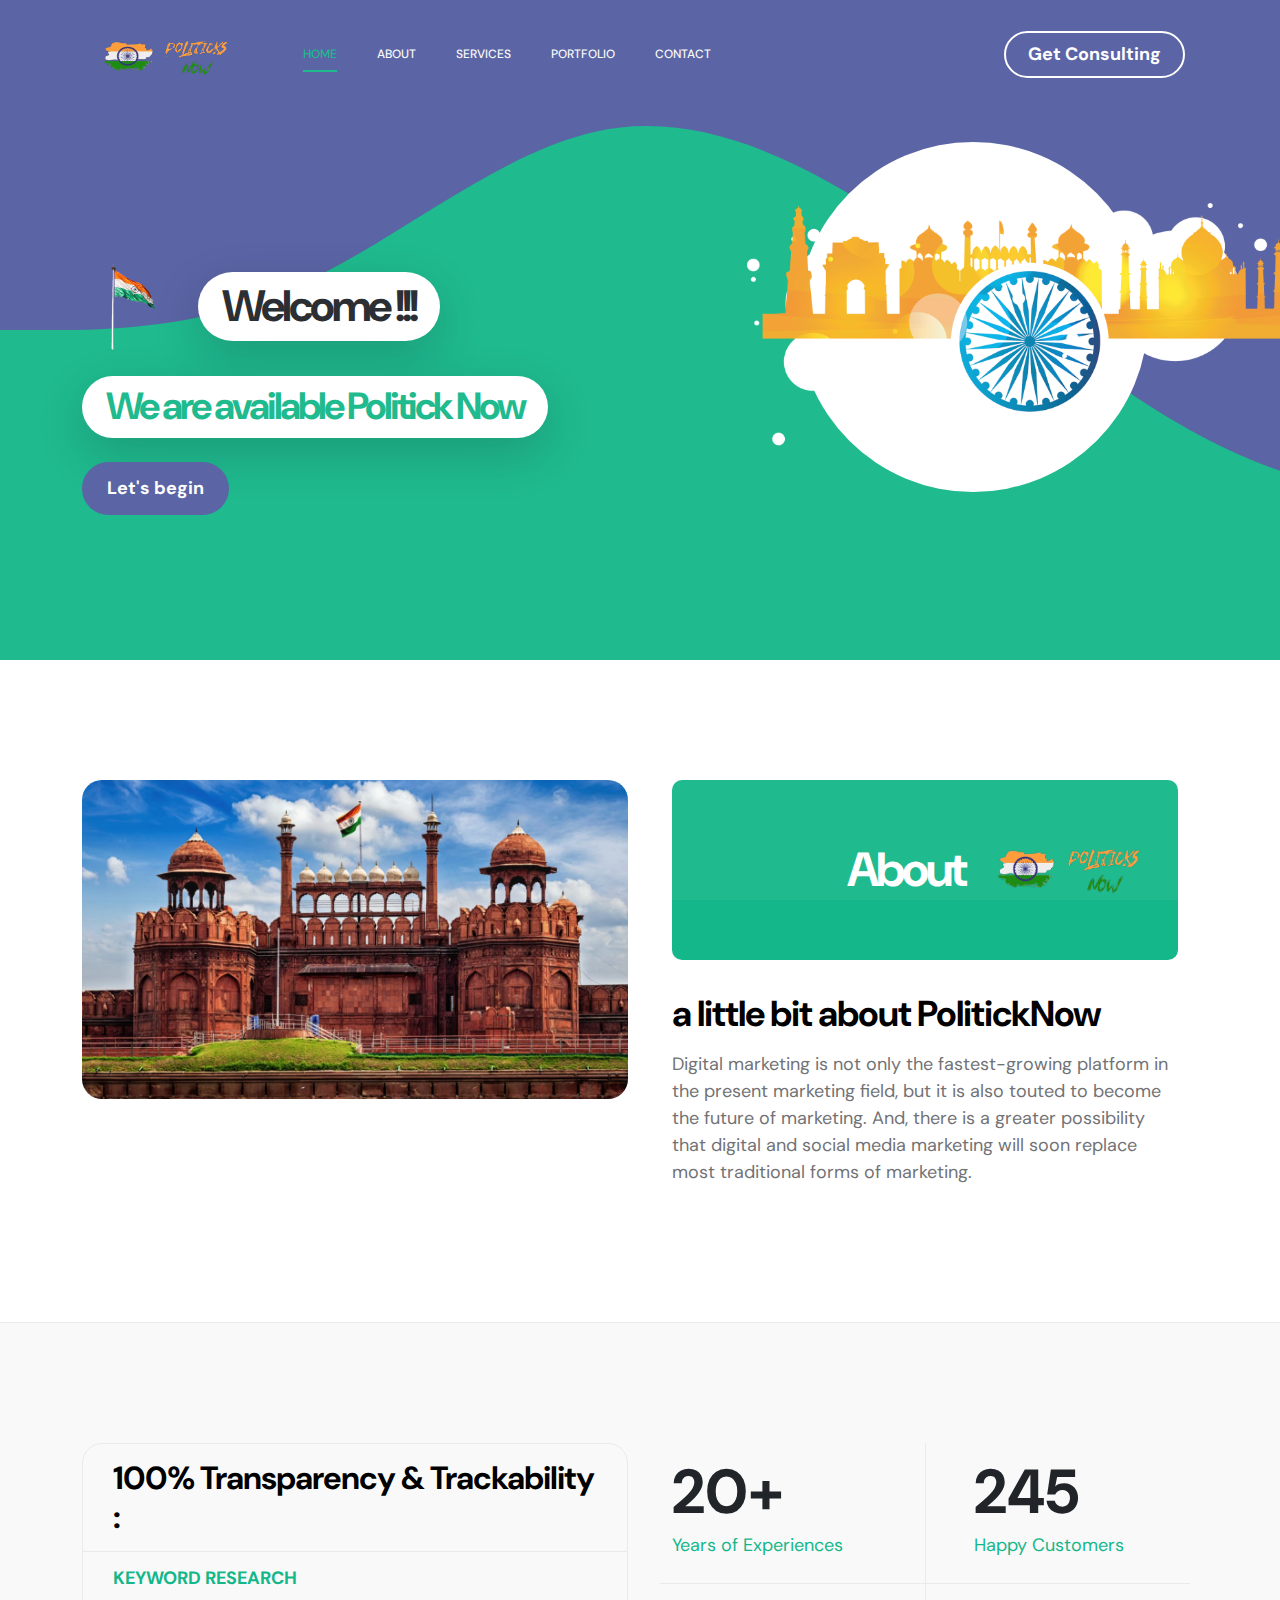
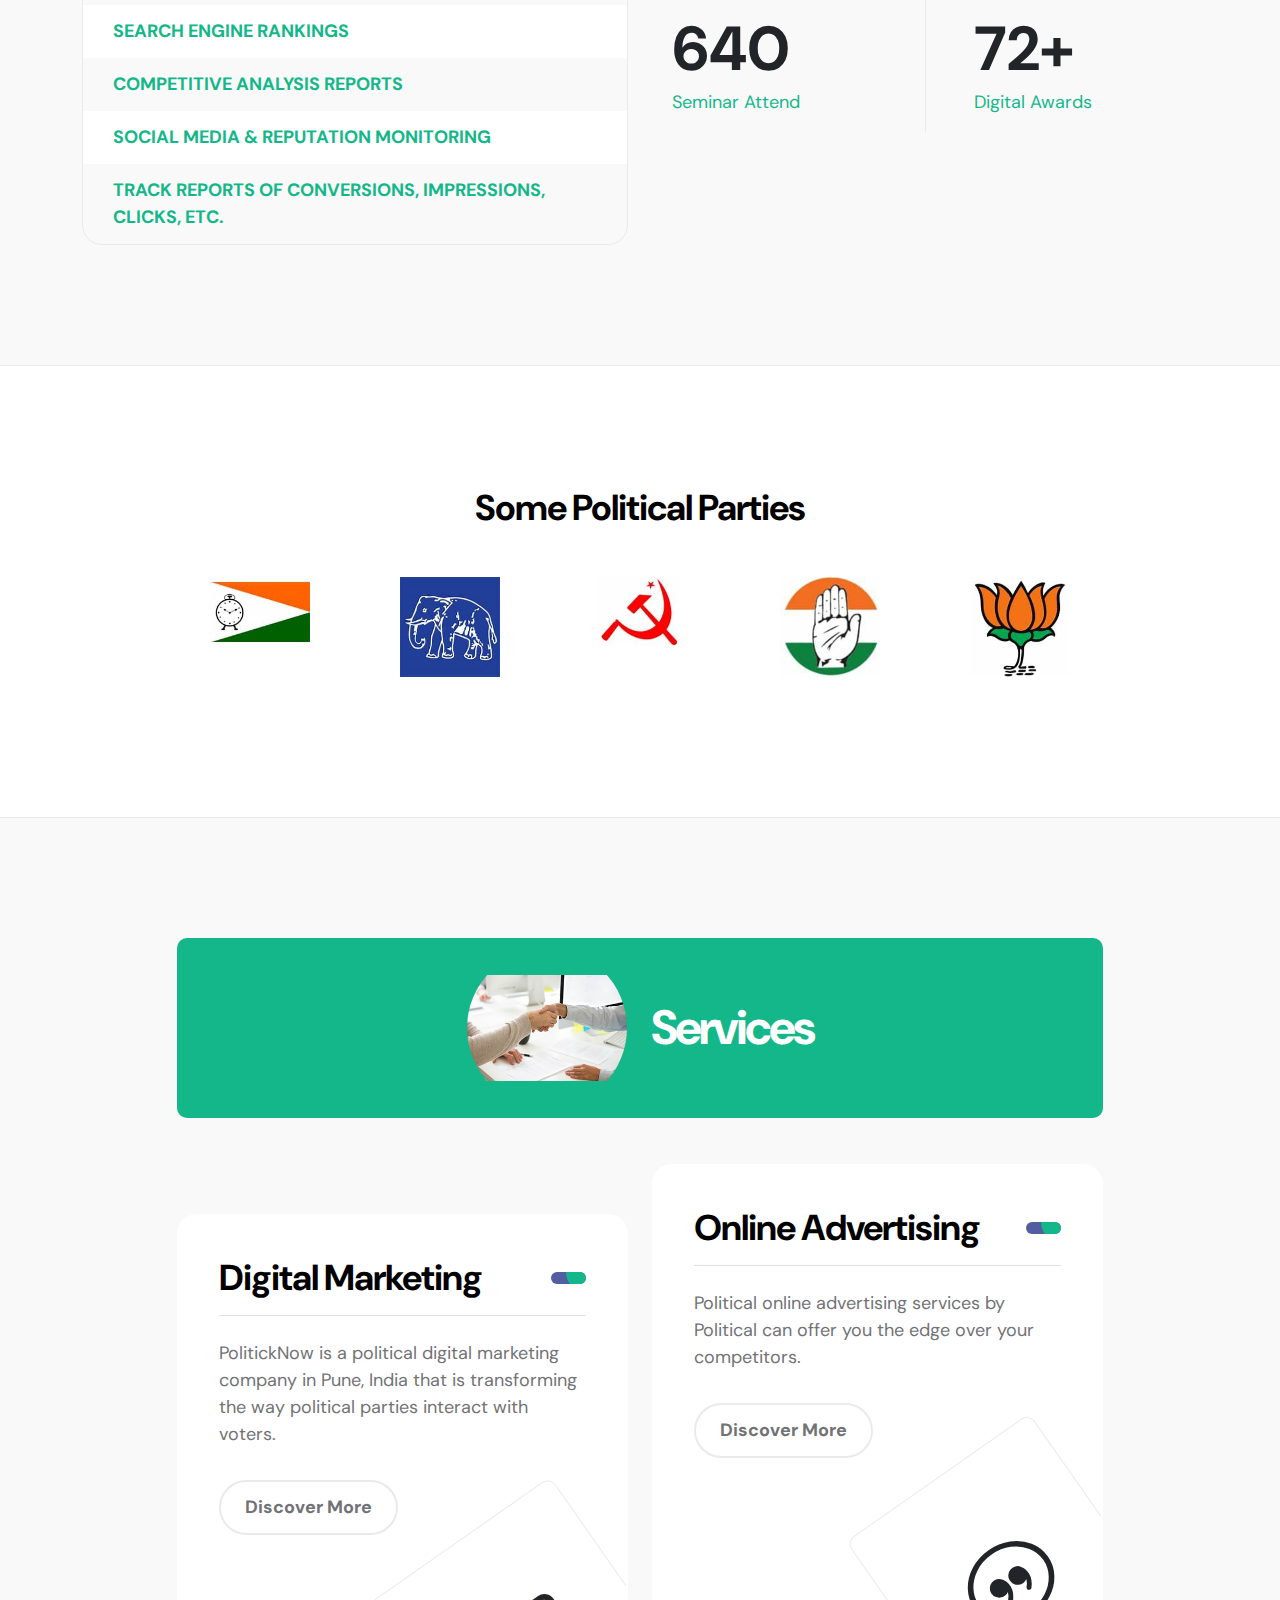
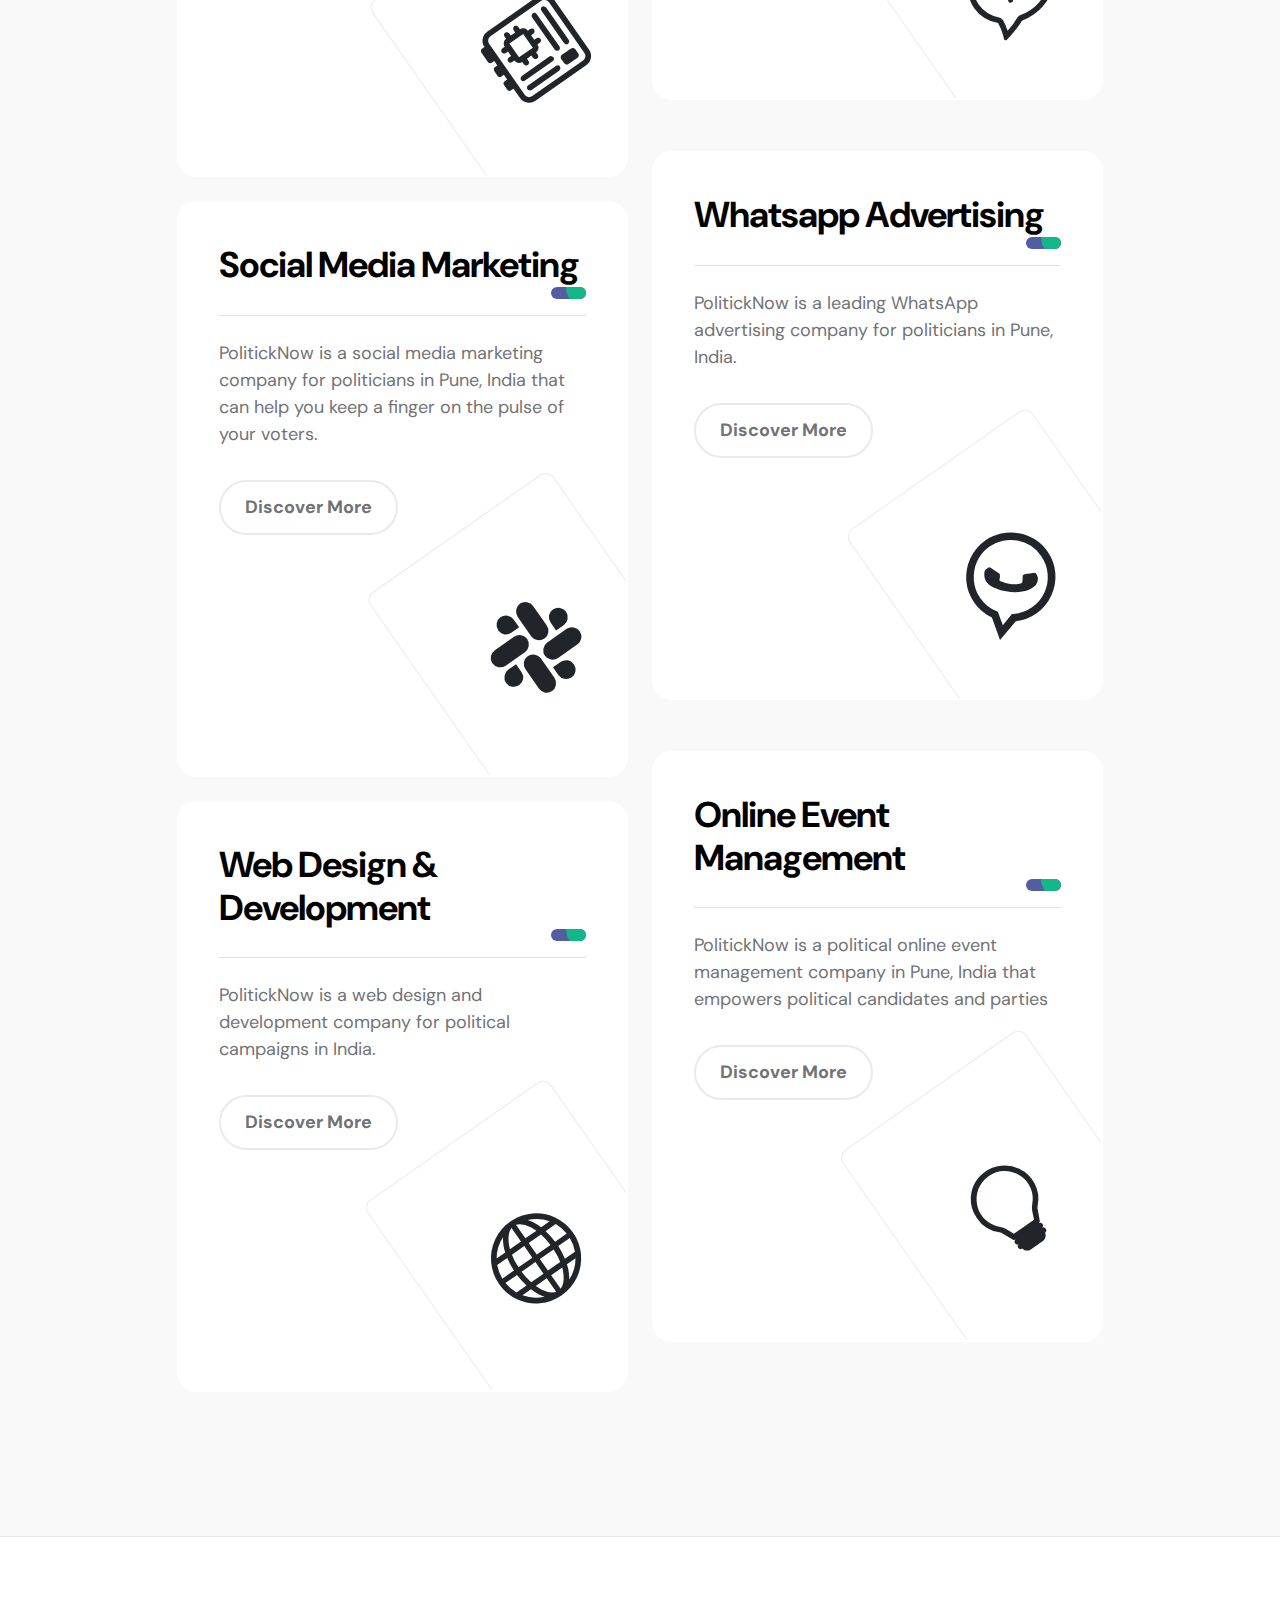
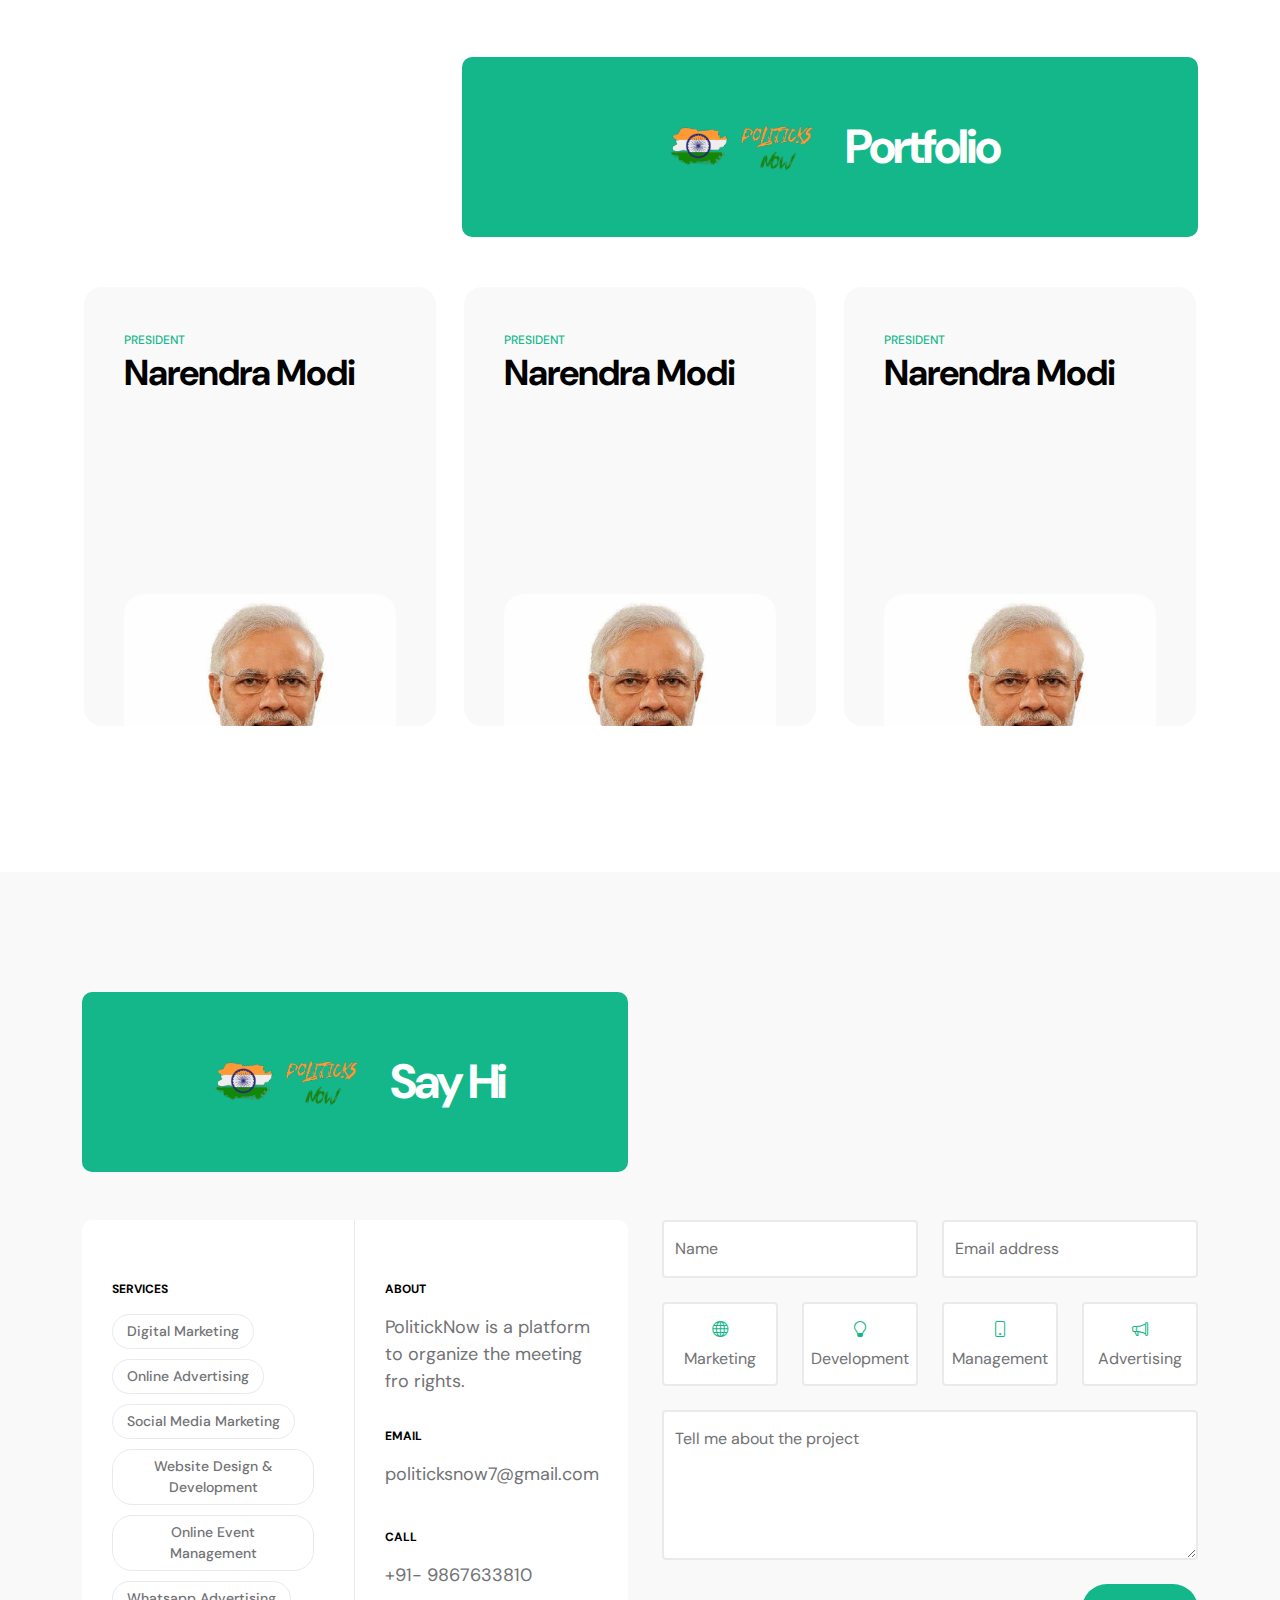
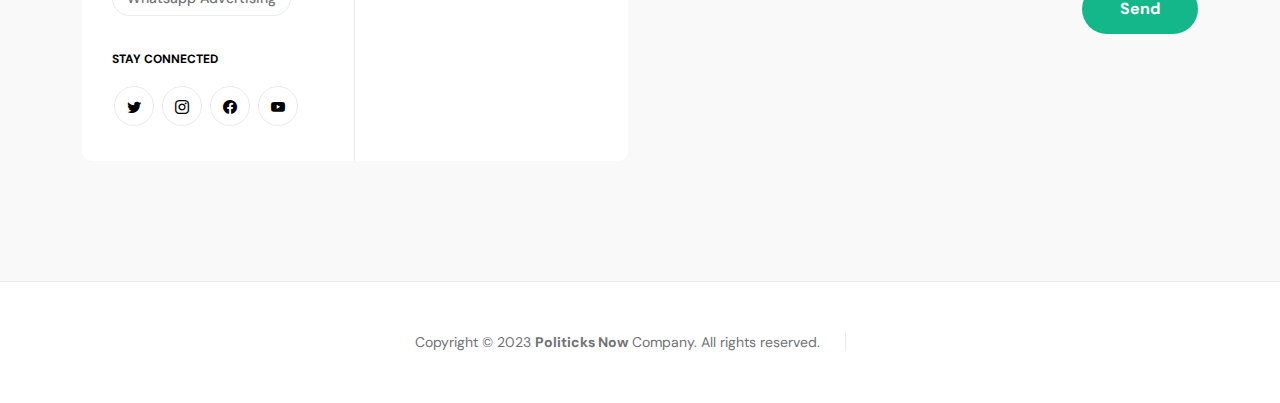
==== commit 67755cd8: "Portfolio" ====
--- a/index.html
+++ b/index.html
@@ -419,14 +419,14 @@
                         <div class="col-lg-4 col-md-6 col-12">
                             <div class="projects-thumb">
                                 <div class="projects-info">
-                                    <a class="bi-bell projects-image img-fluid" href="">
-                                    </a>
+                                    <!-- <a class="bi-bell projects-image img-fluid" href="">
+                                    </a> -->
                                     
-                                    <h3 class="projects-title">Zoik agency</h3>
-                                    <small class="projects-tag">Branding</small>
-                                </div>
-                                <a href="images/projects/nikhil-KO4io-eCAXA-unsplash.jpg" class="popup-image">
-                                    <img src="images/projects/nikhil-KO4io-eCAXA-unsplash.jpg" class="projects-image img-fluid" alt="">
+                                    <small class="projects-tag">President</small>
+                                    <h3 class="projects-title">Narendra Modi</h3>
+                                </div>
+                                <a href="images/OIP.jpeg" class="popup-image">
+                                    <img src="images/OIP.jpeg" class="projects-image img-fluid" alt="">
                                 </a>
                                 
                             </div>
@@ -435,13 +435,13 @@
                         <div class="col-lg-4 col-md-6 col-12">
                             <div class="projects-thumb">
                                 <div class="projects-info">
-                                    <small class="projects-tag">Photography</small>
-
-                                    <h3 class="projects-title">The Watch</h3>
-                                </div>
-
-                                <a href="images/projects/the-5th-IQYR7N67dhM-unsplash.jpg" class="popup-image">
-                                    <img src="images/projects/the-5th-IQYR7N67dhM-unsplash.jpg" class="projects-image img-fluid" alt="">
+                                    <small class="projects-tag">President</small>
+
+                                    <h3 class="projects-title">Narendra Modi</h3>
+                                </div>
+
+                                <a href="images/OIP.jpeg" class="popup-image">
+                                    <img src="images/OIP.jpeg" class="projects-image img-fluid" alt="">
                                 </a>
                             </div>
                         </div>
@@ -449,13 +449,13 @@
                         <div class="col-lg-4 col-md-6 col-12">
                             <div class="projects-thumb">
                                 <div class="projects-info">
-                                    <small class="projects-tag">Website</small>
-
-                                    <h3 class="projects-title">Polo</h3>
-                                </div>
-
-                                <a href="images/projects/true-agency-9Bjog5FZ-oc-unsplash.jpg" class="popup-image">
-                                    <img src="images/projects/true-agency-9Bjog5FZ-oc-unsplash.jpg" class="projects-image img-fluid" alt="">
+                                    <small class="projects-tag">President</small>
+
+                                    <h3 class="projects-title">Narendra Modi</h3>
+                                </div>
+
+                                <a href="images/OIP.jpeg" class="popup-image">
+                                    <img src="images/OIP.jpeg" class="projects-image img-fluid" alt="">
                                 </a>
                             </div>
                         </div>
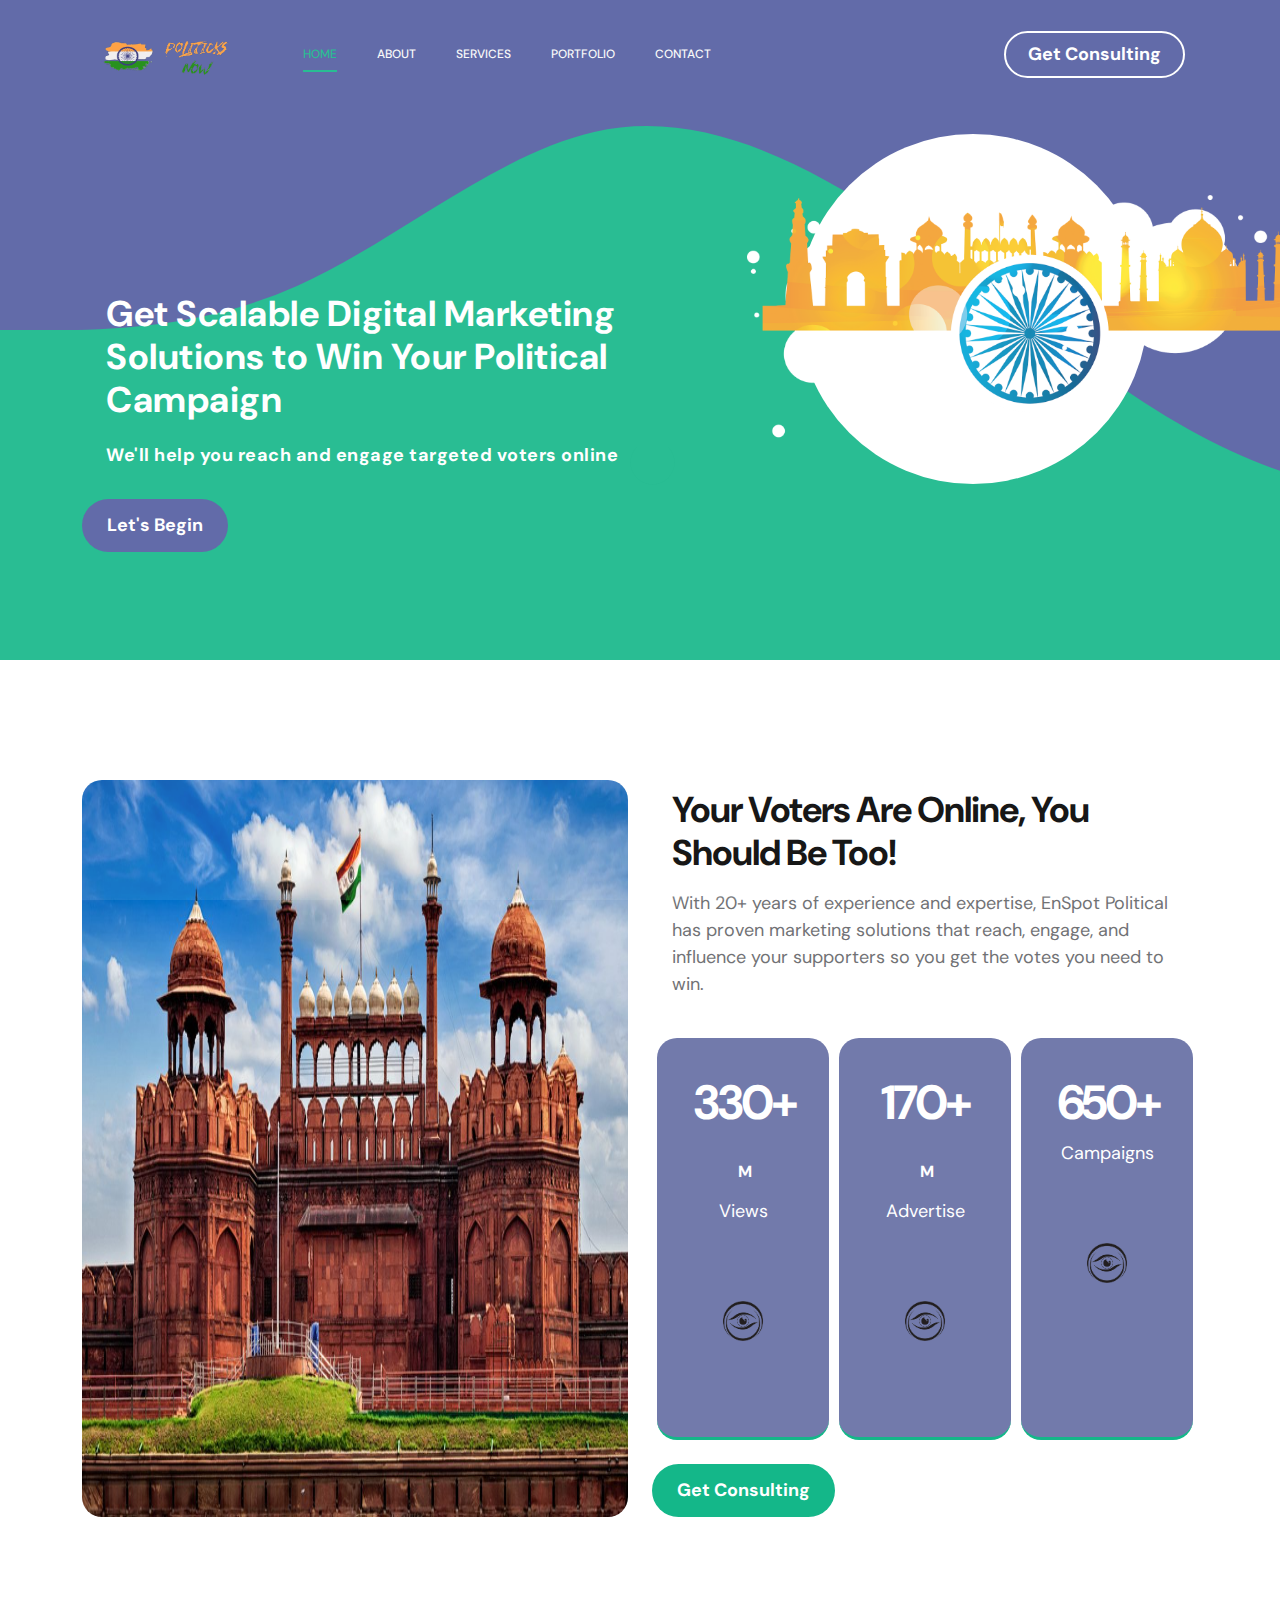
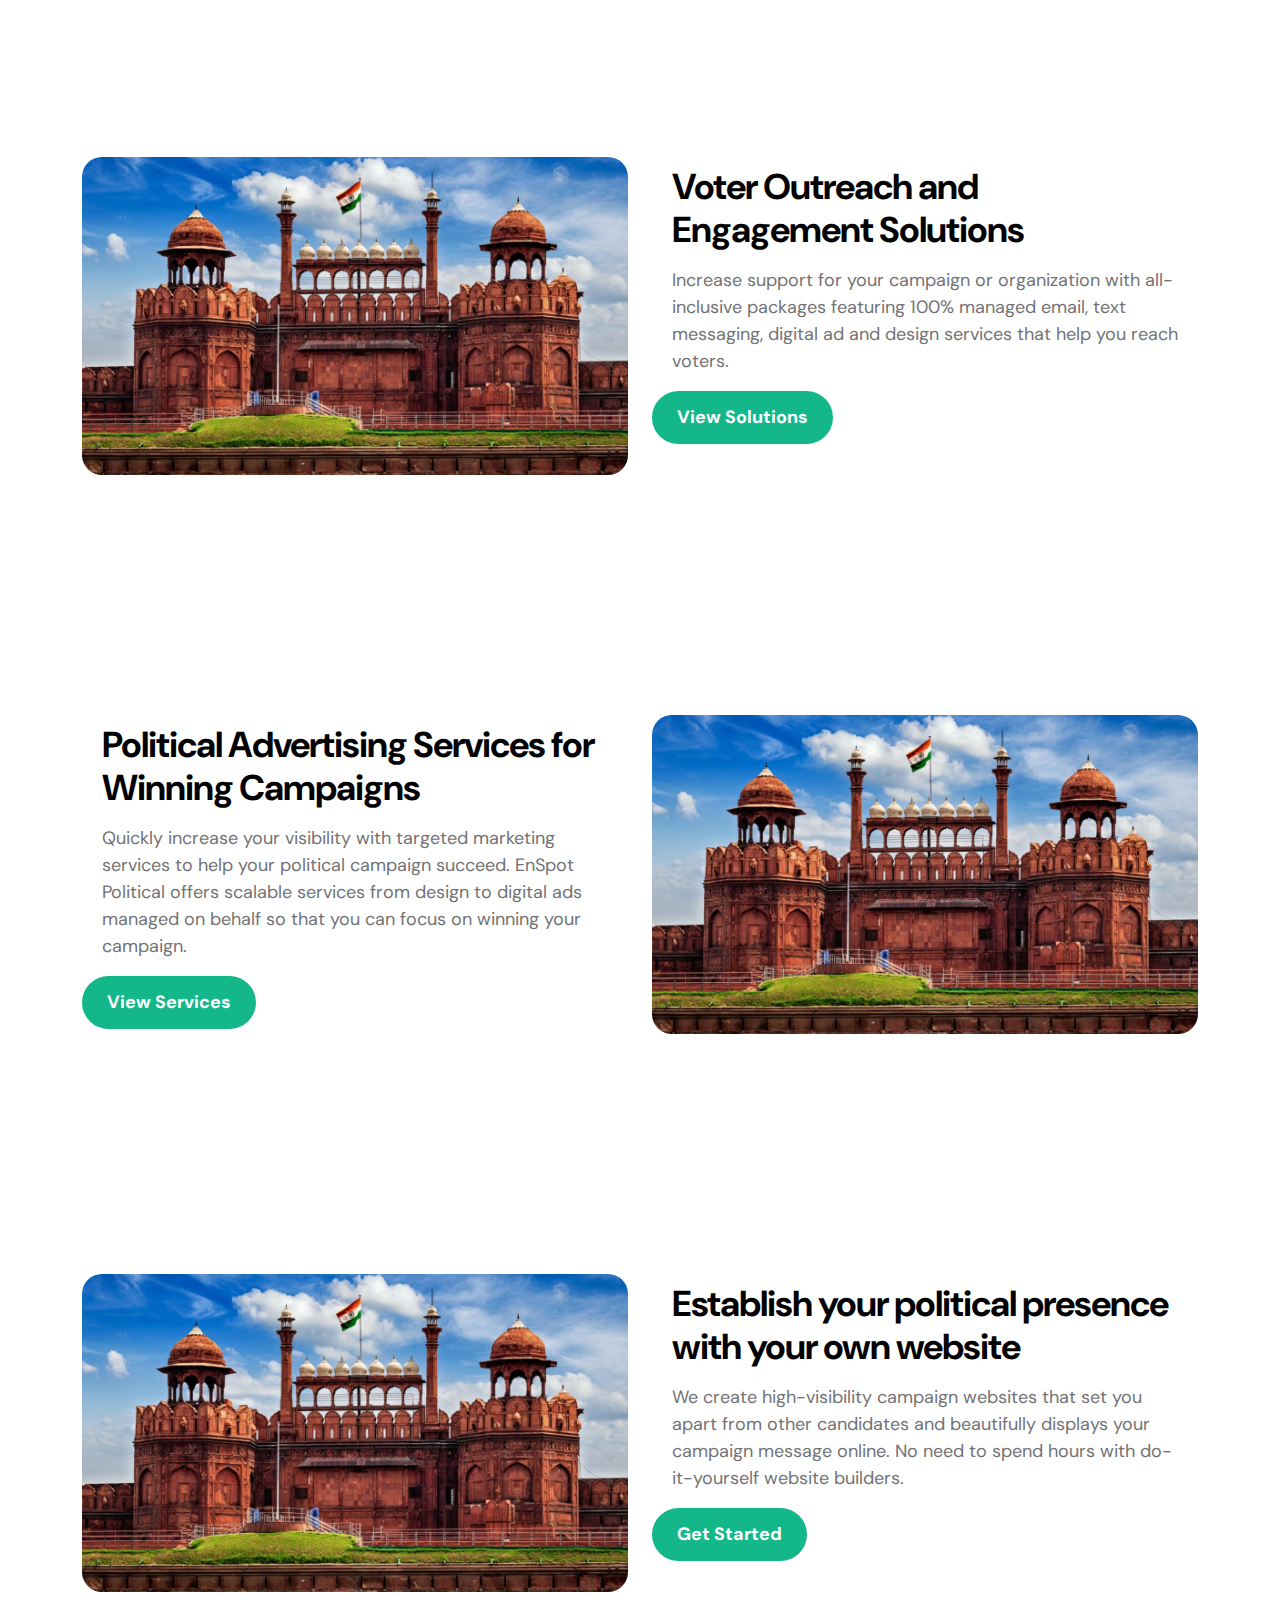
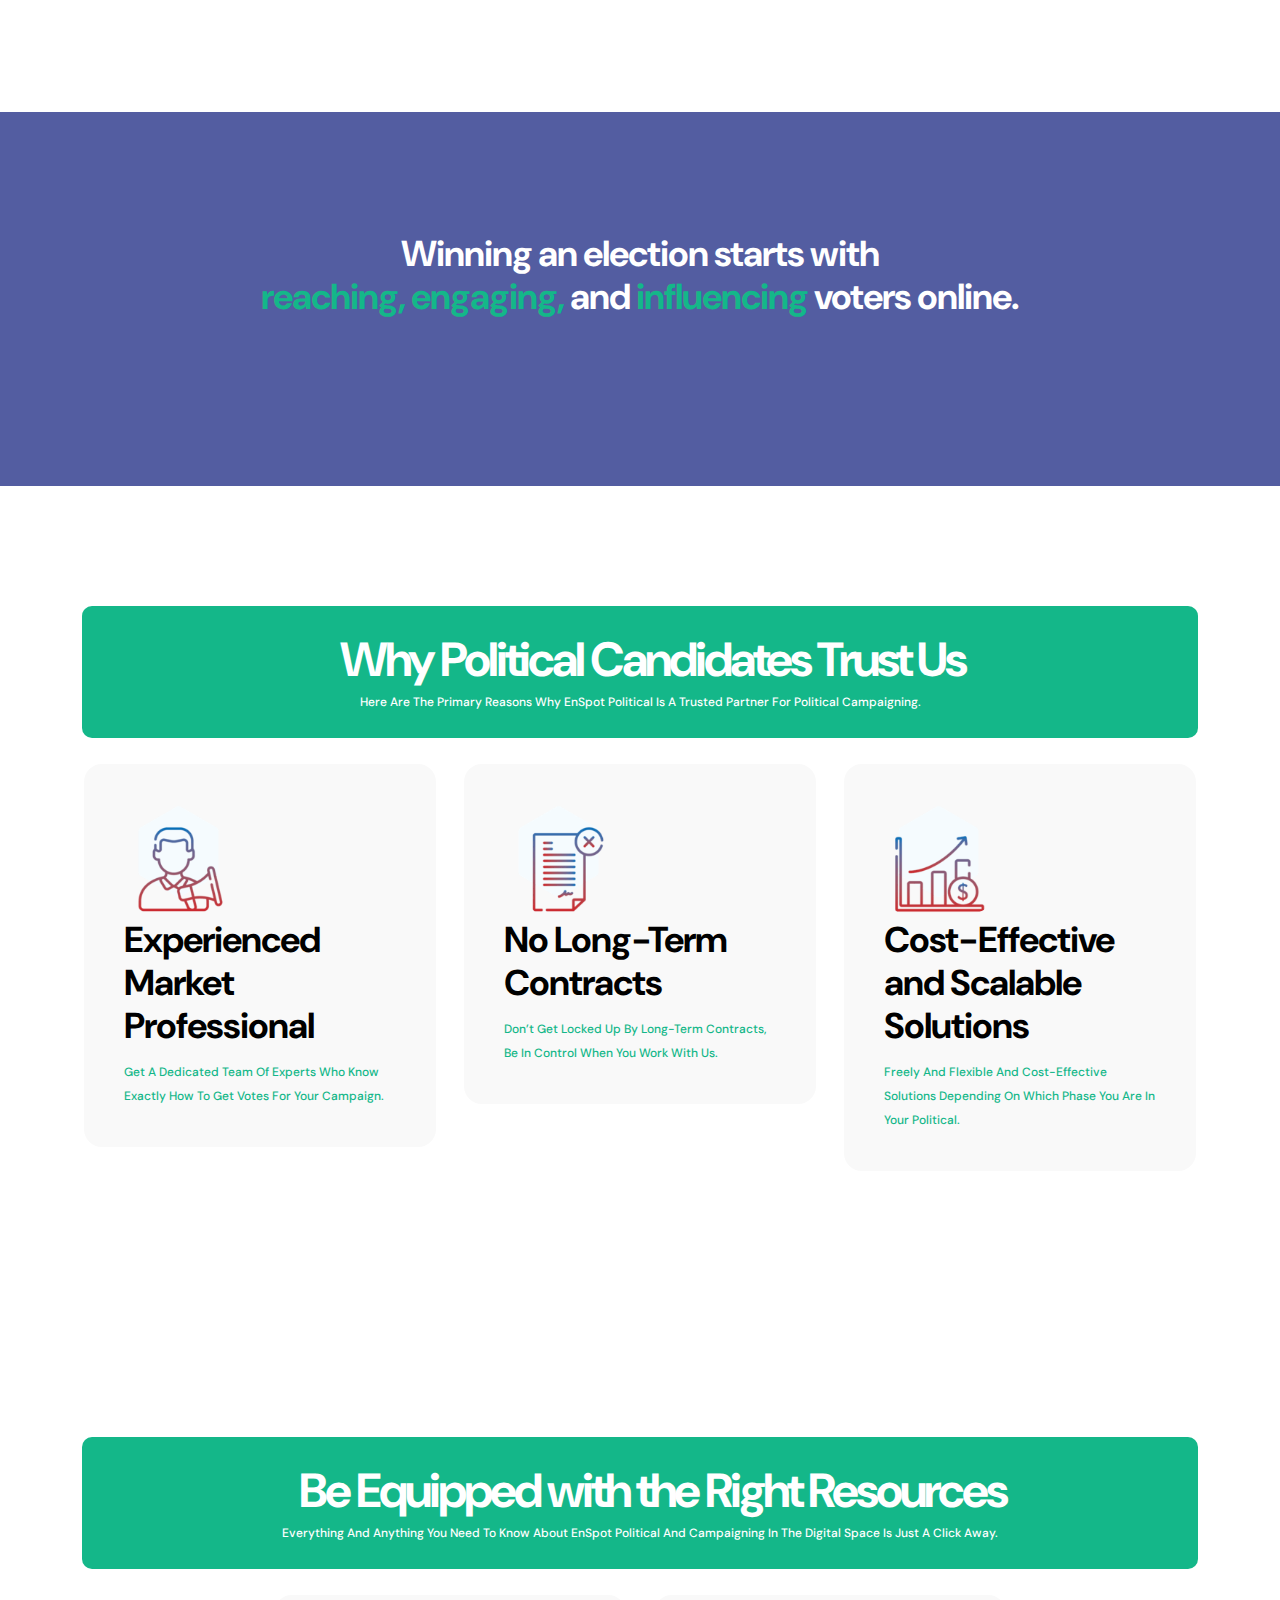
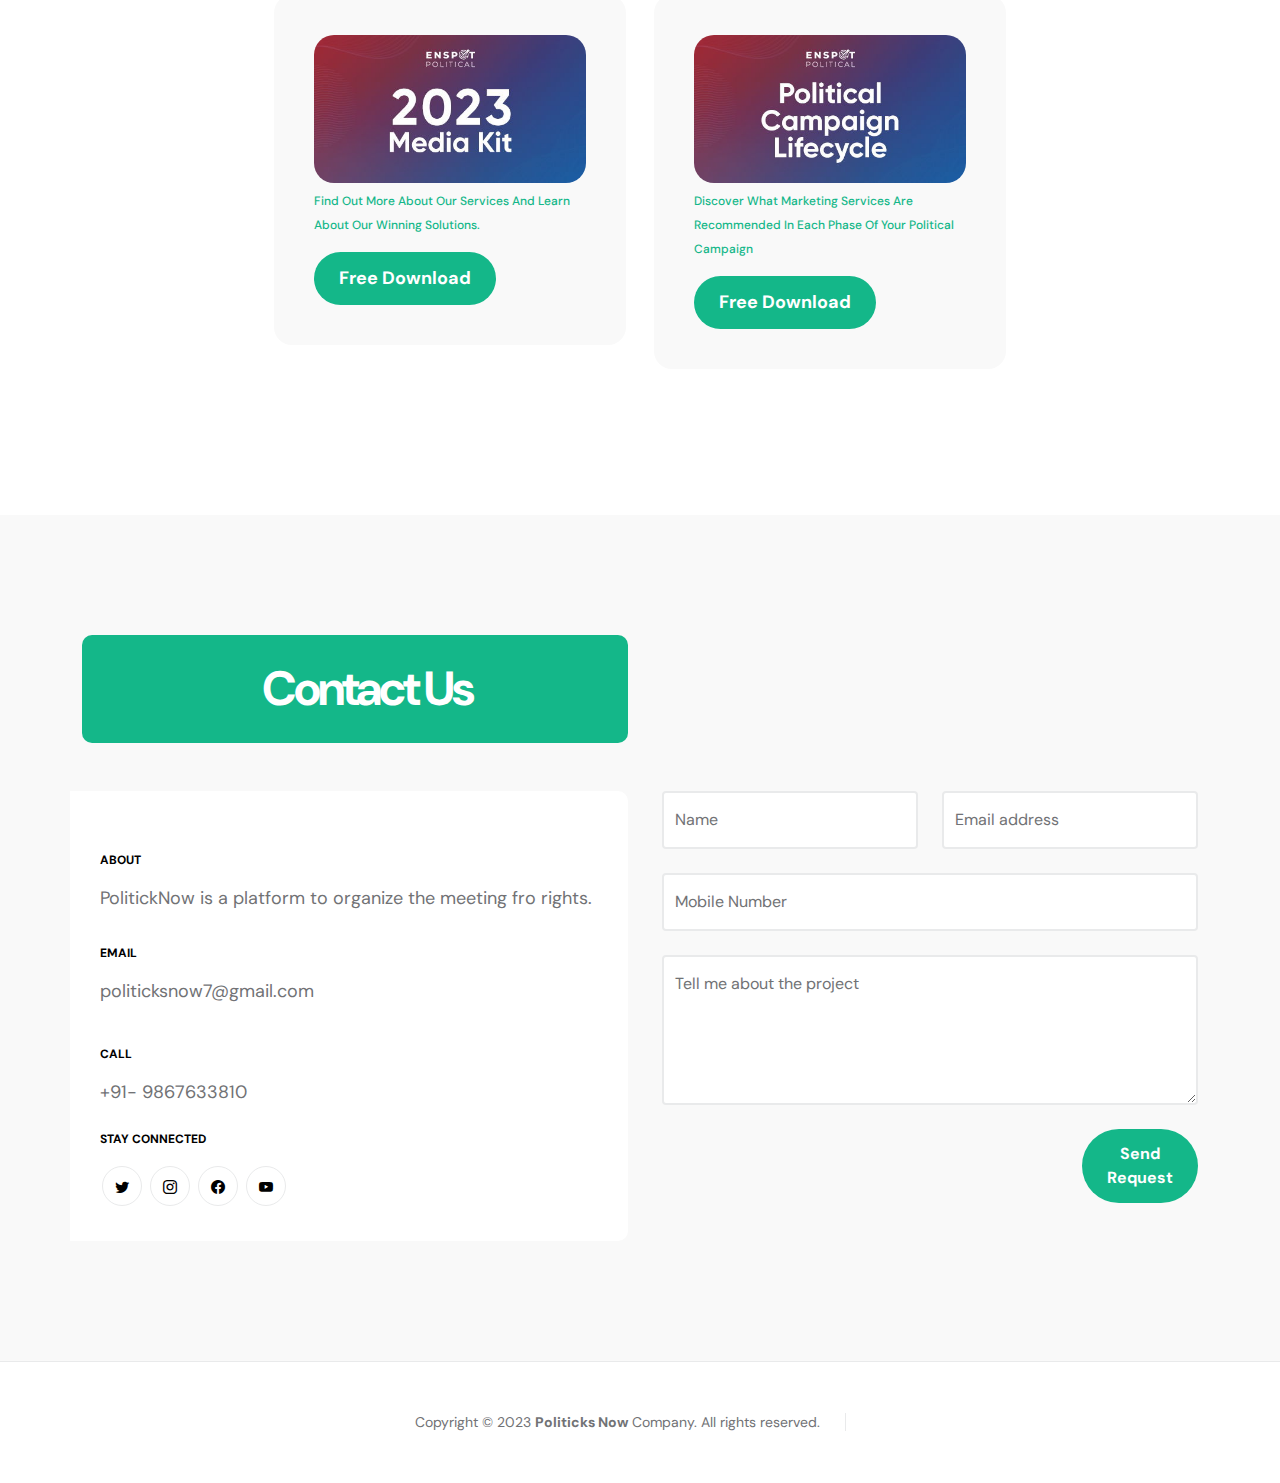
==== commit 2bd46ef5: "All Section Added" ====
--- a/index.html
+++ b/index.html
@@ -10,6 +10,8 @@
         <title>Politick Now</title>
 
         <!-- CSS FILES -->
+        <link href="css/style.css" rel="stylesheet">
+
         <link rel="preconnect" href="https://fonts.googleapis.com">
         
         <link rel="preconnect" href="https://fonts.gstatic.com" crossorigin>
@@ -23,14 +25,9 @@
         <link href="css/magnific-popup.css" rel="stylesheet">
 
         <link href="css/templatemo-first-portfolio-style.css" rel="stylesheet">
+
         
-<!--
-
-TemplateMo 578 First Portfolio
-
-https://templatemo.com/tm-578-first-portfolio
-
--->
+
     </head>
     
     <body>
@@ -99,20 +96,22 @@
 
                         <div class="col-lg-7 col-12">
                             <div class="hero-text">
-                                <div class="hero-title-wrap d-flex align-items-center mb-4">
-                                    <img src="images/flag.png" class="avatar-image avatar-image-large img-fluid" alt="">
-
-                                    <h1 class="hero-title ms-3 mb-0">Welcome !!!</h1>
-                                </div>
-
-                                <h2 class="mb-4">We are available Politick Now</h2>
-                                <p class="mb-4"><a class="custom-btn btn custom-link" href="#section_2">Let's begin</a></p>
+                                <div class="hero-title-wrap d-flex">
+                                    
+                                    <!-- <img src="images/flag.png" class="avatar-image avatar-image-large img-fluid" alt=""> -->
+
+                                    <!-- <img src="images/neta.png" class="hero-image " alt=""> -->
+                                    <h1 class="hero-title">Get Scalable Digital Marketing Solutions to Win Your Political Campaign</h1>
+                                </div>
+                                <h2 class="mb-4">We'll help you reach and engage targeted voters online</h2>
+                                
+                                <p class="mb-4"><a class="custom-btn btn custom-link" href="#section_2">Let's Begin</a></p>
                             </div>
                         </div>
 
                         <div class="col-lg-5 col-12 position-relative">
                             <div class="hero-image-wrap"></div>
-                            <img src="images/background1.png" class="hero-image img-fluid" alt="">
+                            <img src="images/background1.png" class="hero-image " alt="">
                         </div>
 
                     </div>
@@ -120,28 +119,225 @@
 
                 <svg xmlns="http://www.w3.org/2000/svg" viewBox="0 0 1440 320"><path fill="#535da1" fill-opacity="1" d="M0,160L24,160C48,160,96,160,144,138.7C192,117,240,75,288,64C336,53,384,75,432,106.7C480,139,528,181,576,208C624,235,672,245,720,240C768,235,816,213,864,186.7C912,160,960,128,1008,133.3C1056,139,1104,181,1152,202.7C1200,224,1248,224,1296,197.3C1344,171,1392,117,1416,90.7L1440,64L1440,0L1416,0C1392,0,1344,0,1296,0C1248,0,1200,0,1152,0C1104,0,1056,0,1008,0C960,0,912,0,864,0C816,0,768,0,720,0C672,0,624,0,576,0C528,0,480,0,432,0C384,0,336,0,288,0C240,0,192,0,144,0C96,0,48,0,24,0L0,0Z"></path></svg>
             </section>
+
+
+<!-- 
+            <div class="ag-format-container">
+                <div class="ag-courses_box">
+                  <div class="ag-courses_item">
+                    <a href="#" class="ag-courses-item_link">
+                      <div class="ag-courses-item_bg"></div>
+              
+                      <div class="ag-courses-item_title">
+                        <i class="services-icon bi-motherboard"></i>
+                      </div>
+              
+                      <div class="ag-courses-item_date-box">
+                        <span class="ag-courses-item_date">
+                          Research
+                        </span>
+                      </div>
+                    </a>
+                  </div>
+              
+                  <div class="ag-courses_item">
+                    <a href="#" class="ag-courses-item_link">
+                      <div class="ag-courses-item_bg"></div>
+              
+                      <div class="ag-courses-item_title">
+                        <i class="services-icon bi bi-chat-quote"></i>
+                      </div>
+              
+                      <div class="ag-courses-item_date-box">
+                        <span class="ag-courses-item_date">
+                          Bulk Messaging
+                        </span>
+                      </div>
+                    </a>
+                  </div>
+              
+                  <div class="ag-courses_item">
+                    <a href="#" class="ag-courses-item_link">
+                      <div class="ag-courses-item_bg"></div>
+              
+                      <div class="ag-courses-item_title">
+                        <i class="services-icon bi-slack"></i>
+                      </div>
+              
+                      <div class="ag-courses-item_date-box">
+                        <span class="ag-courses-item_date">
+                          Campaigns
+                        </span>
+                      </div>
+                    </a>
+                  </div>
+              
+                  <div class="ag-courses_item">
+                    <a href="#" class="ag-courses-item_link">
+                      <div class="ag-courses-item_bg"></div>
+              
+                      <div class="ag-courses-item_title">
+                        <i class="services-icon bi-whatsapp"></i>
+                      </div>
+              
+                      <div class="ag-courses-item_date-box">
+                        <span class="ag-courses-item_date">
+                          Social Media
+                        </span>
+                      </div>
+                    </a>
+                  </div>
+              
+                  <div class="ag-courses_item">
+                    <a href="#" class="ag-courses-item_link">
+                      <div class="ag-courses-item_bg"></div>
+              
+                      <div class="ag-courses-item_title">
+                        <i class="services-icon bi-globe"></i>
+                      </div>
+              
+                      <div class="ag-courses-item_date-box">
+                        <span class="ag-courses-item_date">
+                        Branding
+                        </span>
+                      </div>
+                    </a>
+                  </div>
+              
+                  <div class="ag-courses_item">
+                    <a href="#" class="ag-courses-item_link">
+                      <div class="ag-courses-item_bg"></div>
+              
+                      <div class="ag-courses-item_title">
+                        <i class="services-icon bi-lightbulb"></i>
+                      </div>
+
+                      <div class="ag-courses-item_date-box">
+                        <span class="ag-courses-item_date">
+                            Content creation
+                        </span>
+                      </div>
+                    </a>
+                  </div> -->
+              
+                  <!-- <div class="ag-courses_item">
+                    <a href="#" class="ag-courses-item_link">
+                      <div class="ag-courses-item_bg">
+                      </div>
+                      <div class="ag-courses-item_title">
+                        <img src="">
+                      </div>
+                    </a>
+                  </div> -->
+              
+                  <!-- <div class="ag-courses_item">
+                    <a href="#" class="ag-courses-item_link">
+                      <div class="ag-courses-item_bg"></div>
+              
+                      <div class="ag-courses-item_title">
+                        Interior Design
+                      </div>
+              
+                      <div class="ag-courses-item_date-box">
+                        Start:
+                        <span class="ag-courses-item_date">
+                          31.10.2022
+                        </span>
+                      </div>
+                    </a>
+                  </div> -->
+              
+                </div>
+              </div>
+              <section class="about section-padding" id="section_2">
+                <div class="container">
+                    <div class="row">
+
+                        <div class="col-lg-6 col-12">
+                            <img src="images/lalkila.png" class="about-image" alt="" style="width: 100%; height: 100%;">
+                        </div>
+
+                        <div class="col-lg-6 col-12 mt-5 mt-lg-0">
+                            <div class="about-thumb">
+
+                                
+                                <h3 class="pt-2 mb-3">Your Voters Are Online, You Should Be Too!</h3>
+                                
+                                <p>With 20+ years of experience and expertise, EnSpot Political has proven marketing solutions that reach, engage, and influence your supporters so you get the votes you need to win.</p>
+                            </div>
+                            <div class="section-main">
+                                <div class="section-title-new mb-4">
+                                    <h2 class="text-white">330+ <span style="font-size: medium;">M</span></h2>
+                                    <p  class="text-white">Views</p>
+                                    
+                                    <img src="images/three.png" class="avatar-image img-fluid">
+                                </div>
+                                
+                                <div class="section-title-new mb-4">
+                                    <h2 class="text-white">170+ <span style="font-size: medium;">M</span></h2>
+                                    <p class="text-white">Advertise</p>
+                                    
+                                    <img src="images/three.png" class="avatar-image img-fluid">
+                                </div>
+                                
+                                <div class="section-title-new mb-4">
+                                    <h2 class="text-white">650+</h2>
+                                    <p  class="text-white">Campaigns</p>
+                                    
+                                    <img src="images/three.png" class="avatar-image img-fluid">
+                                </div>
+                                
+                            </div>
+                            <div class="d-flex align-items-center">
+                                <!-- <i class="navbar-icon bi-telephone-plus me-3"></i> -->
+                                <a class="custom-btn btn" href="#section_5">
+                                    Get Consulting
+                                </a>
+                            </div>
+                        </div>
+                       
+                        
+                        
+                    </div>
+                   
+                </div>
+            </section>
+
+
+
+
+
+
 
 
             <section class="about section-padding" id="section_2">
                 <div class="container">
                     <div class="row">
 
+                        
                         <div class="col-lg-6 col-12">
                             <img src="images/lalkila.png" class="about-image img-fluid" alt="">
                         </div>
-
                         <div class="col-lg-6 col-12 mt-5 mt-lg-0">
                             <div class="about-thumb">
-
-                                <div class="section-title-wrap d-flex justify-content-end align-items-center mb-4">
+<!-- 
+                                <div class="section-title d-flex justify-content-end align-items-center mb-4">
                                     <h2 class="text-white me-4 mb-0">About</h2>
 
                                     <img src="images/logo.png" class="avatar-image img-fluid">
-                                </div>
-
-                                <h3 class="pt-2 mb-3">a little bit about PolitickNow</h3>
-
-                                <p>Digital marketing is not only the fastest-growing platform in the present marketing field, but it is also touted to become the future of marketing. And, there is a greater possibility that digital and social media marketing will soon replace most traditional forms of marketing.</p>
+                                </div> -->
+
+                                <h3 class="pt-2 mb-3">Voter Outreach and Engagement Solutions</h3>
+
+                                <p>Increase support for your campaign or organization with all-inclusive packages featuring 100% managed email, text messaging, digital ad and design services that help you reach voters.
+
+                                </p>
+                            </div>
+                            <div class="d-flex align-items-center">
+                                <!-- <i class="navbar-icon bi-telephone-plus me-3"></i> -->
+                                <a class="custom-btn btn" href="#section_5">
+                                    View Solutions
+                                </a>
                             </div>
                         </div>
 
@@ -149,7 +345,126 @@
                 </div>
             </section>
 
-            <section class="featured section-padding">
+
+
+            <section class="about section-padding" id="section_2">
+                <div class="container">
+                    <div class="row">
+
+                        
+                        
+                        <div class="col-lg-6 col-12 mt-5 mt-lg-0">
+                            <div class="about-thumb">
+<!-- 
+                                <div class="section-title d-flex justify-content-end align-items-center mb-4">
+                                    <h2 class="text-white me-4 mb-0">About</h2>
+
+                                    <img src="images/logo.png" class="avatar-image img-fluid">
+                                </div> -->
+
+                                <h3 class="pt-2 mb-3">Political Advertising Services for Winning Campaigns</h3>
+                                <p>Quickly increase your visibility with targeted marketing services to help your political campaign succeed. EnSpot Political offers scalable services from design to digital ads managed on behalf so that you can focus on winning your campaign.</p>
+                                </p>
+                            </div>
+                            <div class="d-flex align-items-center">
+                                <!-- <i class="navbar-icon bi-telephone-plus me-3"></i> -->
+                                <a class="custom-btn btn" href="#section_5">
+                                    View Services
+                                </a>
+                            </div>
+                        </div>
+
+                        <div class="col-lg-6 col-12">
+                            <img src="images/lalkila.png" class="about-image img-fluid" alt="">
+                        </div>
+
+                    </div>
+                </div>
+            </section>
+
+
+
+            <section class="about section-padding" id="section_2">
+                <div class="container">
+                    <div class="row">
+
+                        
+                        <div class="col-lg-6 col-12">
+                            <img src="images/lalkila.png" class="about-image img-fluid" alt="">
+                        </div>
+                        <div class="col-lg-6 col-12 mt-5 mt-lg-0">
+                            <div class="about-thumb">
+<!-- 
+                                <div class="section-title d-flex justify-content-end align-items-center mb-4">
+                                    <h2 class="text-white me-4 mb-0">About</h2>
+
+                                    <img src="images/logo.png" class="avatar-image img-fluid">
+                                </div> -->
+
+                                <h3 class="pt-2 mb-3">Establish your political presence with your own website</h3>
+                                <p>We create high-visibility campaign websites that set you apart from other candidates and beautifully displays your campaign message online. No need to spend hours with do-it-yourself website builders.
+
+                                </p>
+                            </div>
+                            <div class="d-flex align-items-center">
+                                <!-- <i class="navbar-icon bi-telephone-plus me-3"></i> -->
+                                <a class="custom-btn btn" href="#section_5">
+                                    Get Started
+                                </a>
+                            </div>
+                        </div>
+
+                    </div>
+                </div>
+            </section>
+
+            <!-- <section class="featured section-padding">
+                <div class="container">
+                    <div class="row">
+
+                        <div class="card-client">
+                            <img src="images/name.png">
+                            <p class="name-client"> 100+
+                                Politicians
+                                </span>
+                            </p>
+                            
+                        </div>
+                        <div class="card-client">
+                            
+                            <img src="images/name.png">
+                            <p class="name-client"> 100+
+                                Politicians
+                                </span>
+                            </p>
+                            
+                        </div>
+                        <div class="card-client">
+                           
+                            <img src="images/name.png">
+                            <p class="name-client"> 100+
+                                Politicians
+                                </span>
+                            </p>
+                            
+                        </div>
+                        <div class="card-client">
+                           
+                            <img src="images/name.png">
+                            <p class="name-client"> 100+
+                                Politicians
+                                </span>
+                            </p>
+                            
+                        </div>
+
+
+                    </div>
+                </div>
+            </section> -->
+
+
+            <!-- <section class="featured section-padding">
                 <div class="container">
                     <div class="row">
 
@@ -162,27 +477,27 @@
                                 <div class="profile-body">
                                     <p>
                                         <span class="profile-small-title">KEYWORD RESEARCH</span> 
-                                        <!-- <span>Joshua Morgan</span> -->
+                                        <span>Joshua Morgan</span>
                                     </p>
 
                                     <p>
                                         <span class="profile-small-title">SEARCH ENGINE RANKINGS</span> 
-                                        <!-- <span>Aug 12, 1986</span> -->
+                                        <span>Aug 12, 1986</span>
                                     </p>
 
                                     <p>
                                         <span class="profile-small-title">COMPETITIVE ANALYSIS REPORTS</span> 
-                                         <!-- <span><a href="tel: 305-240-9671">120-240-9600</a></span> -->
+                                         <span><a href="tel: 305-240-9671">120-240-9600</a></span>
                                     </p>
 
                                     <p>
                                         <span class="profile-small-title">SOCIAL MEDIA & REPUTATION MONITORING</span> 
-                                        <!-- <span><a href="mailto:hello@josh.design">hello@josh.design</a></span> -->
+                                        <span><a href="mailto:hello@josh.design">hello@josh.design</a></span>
                                     </p>
 
                                     <p>
                                         <span class="profile-small-title">TRACK REPORTS OF CONVERSIONS, IMPRESSIONS, CLICKS, ETC.</span> 
-                                        <!-- <span><a href="mailto:hello@josh.design">hello@josh.design</a></span> -->
+                                        <span><a href="mailto:hello@josh.design">hello@josh.design</a></span>
                                     </p>
                                 </div>
                             </div>
@@ -220,10 +535,10 @@
 
                     </div>
                 </div>
-            </section>
-
-
-            <section class="clients section-padding">
+            </section> -->
+
+
+            <!-- <section class="clients section-padding">
                 <div class="container">
                     <div class="row align-items-center">
 
@@ -253,10 +568,42 @@
 
                     </div>
                 </div>
+            </section> -->
+
+
+            <section class="clients section-padding" style="background-color:var(--primary-color);">
+                <div class="container">
+                    <div class="row align-items-center">
+
+                        <div class="col-lg-12 col-12">
+                            <h3 class="text-center mb-5 text-white">Winning an election starts with<br/> <span style="color: var(--secondary-color);">reaching, engaging,</span> and <span style="color: var(--secondary-color);">influencing</span> voters online.</h3>
+                        </div>
+
+                            <!-- <div class="col-lg-2 col-4 ms-auto clients-item-height">
+                                <img src="images/clients/1.jpeg" class="clients-image img-fluid" alt="">
+                            </div>
+
+                            <div class="col-lg-2 col-4 clients-item-height">
+                                <img src="images/clients/2.jpeg" class="clients-image img-fluid" alt="">
+                            </div>
+
+                            <div class="col-lg-2 col-4 clients-item-height">
+                                <img src="images/clients/3.jpeg" class="clients-image img-fluid" alt="">
+                            </div>
+
+                            <div class="col-lg-2 col-4 clients-item-height">
+                                <img src="images/clients/4.jpeg" class="clients-image img-fluid" alt="">
+                            </div>
+
+                            <div class="col-lg-2 col-4 me-auto clients-item-height">
+                                <img src="images/clients/5.jpeg" class="clients-image img-fluid" alt="">
+                            </div> -->
+
+                    </div>
+                </div>
             </section>
 
-
-            <section class="services section-padding" id="section_3">
+            <!-- <section class="services section-padding" id="section_3">
                 <div class="container">
                     <div class="row">
 
@@ -274,7 +621,7 @@
                                             <h3 class="mb-0">Digital Marketing</h3>
 
                                             <div class="services-price-wrap ms-auto">
-                                                <!-- <p class="services-price-text mb-0">$2,400</p> -->
+                                                <p class="services-price-text mb-0">$2,400</p>
                                                 <div class="services-price-overlay"></div>
                                             </div>
                                         </div>
@@ -295,7 +642,7 @@
                                             <h3 class="mb-0">Online Advertising</h3>
 
                                             <div class="services-price-wrap ms-auto">
-                                                <!-- <p class="services-price-text mb-0">$1,200</p> -->
+                                                <p class="services-price-text mb-0">$1,200</p>
                                                 <div class="services-price-overlay"></div>
                                             </div>
                                         </div>
@@ -316,7 +663,7 @@
                                             <h3 class="mb-0">Social Media Marketing</h3>
 
                                             <div class="services-price-wrap ms-auto">
-                                                <!-- <p class="services-price-text mb-0">$3,600</p> -->
+                                                <p class="services-price-text mb-0">$3,600</p>
                                                 <div class="services-price-overlay"></div>
                                             </div>
                                         </div>
@@ -337,7 +684,7 @@
                                             <h3 class="mb-0">Whatsapp Advertising</h3>
 
                                             <div class="services-price-wrap ms-auto">
-                                                <!-- <p class="services-price-text mb-0">$1,450</p> -->
+                                                <p class="services-price-text mb-0">$1,450</p>
                                                 <div class="services-price-overlay"></div>
                                             </div>
                                         </div>
@@ -359,7 +706,7 @@
                                             <h3 class="mb-0">Web Design & Development</h3>
 
                                             <div class="services-price-wrap ms-auto">
-                                                <!-- <p class="services-price-text mb-0">$2,400</p> -->
+                                                <p class="services-price-text mb-0">$2,400</p>
                                                 <div class="services-price-overlay"></div>
                                             </div>
                                         </div>
@@ -380,7 +727,7 @@
                                             <h3 class="mb-0">Online Event Management</h3>
 
                                             <div class="services-price-wrap ms-auto">
-                                                <!-- <p class="services-price-text mb-0">$1,200</p> -->
+                                                <p class="services-price-text mb-0">$1,200</p>
                                                 <div class="services-price-overlay"></div>
                                             </div>
                                         </div>
@@ -399,87 +746,168 @@
                         </div>
                     </div>
                 </div>
+            </section> -->
+
+
+             <section class="projects section-padding" id="section_4">
+                <div class="container">
+                    <div class="row">
+
+                        <div class="col-lg-12 col-md-12 col-12 ms-auto">
+                            <div class="section-title">
+                                <!-- <img src="images/logo.png" class="avatar-image img-fluid" alt=""> -->
+
+                                <h2 class="text-white ms-4 mb-0">Why Political Candidates Trust Us</h2>
+                                <small class="projects-tag text-white">Here are the primary reasons why EnSpot Political is a trusted partner for political campaigning.
+
+                                </small>
+                            </div>
+                        </div>
+
+                        <div class="clearfix"></div>
+
+                        <div class="col-lg-4 col-md-6 col-12">
+                            <div class="projects-thumb">
+                                <img src="images/marketing.png" class="projects-image" alt="">
+                                <div class="projects-info">
+                                    
+                                    <h3 class="projects-title">Experienced Market Professional</h3>
+                                    <small class="projects-tag">Get a dedicated team of experts who know exactly how to get votes for your campaign.
+
+                                    </small>
+                                </div>
+                                <!-- <a href="images/OIP.jpeg" class="popup-image">
+                                </a> -->
+                                
+                            </div>
+                        </div>
+
+                        <div class="col-lg-4 col-md-6 col-12">
+                            <div class="projects-thumb">
+                                <img src="images/no_contract.png" class="projects-image " alt="">
+                                <div class="projects-info">
+                                    
+                                    <h3 class="projects-title">No Long-Term Contracts
+
+                                    </h3>
+                                    <small class="projects-tag">Don’t get locked up by long-term contracts, be in control when you work with us.
+
+                                    </small>
+                                </div>
+                                <!-- <a href="images/OIP.jpeg" class="popup-image">
+                                </a> -->
+                                
+                            </div>
+                        </div>
+                        <div class="col-lg-4 col-md-6 col-12">
+                            <div class="projects-thumb">
+                                <img src="images/cost_effective.png" class="projects-image " alt="">
+                                <div class="projects-info">
+                                    
+                                    <h3 class="projects-title">Cost-Effective and Scalable Solutions
+
+                                    </h3>
+                                    <small class="projects-tag">Freely and flexible and cost-effective solutions depending on which phase you are in your political.
+
+                                    </small>
+                                </div>
+                                <!-- <a href="images/OIP.jpeg" class="popup-image">
+                                </a> -->
+                                
+                            </div>
+                        </div>
+
+
+                    </div>
+                </div>
             </section>
+
+
 
 
             <section class="projects section-padding" id="section_4">
                 <div class="container">
                     <div class="row">
 
-                        <div class="col-lg-8 col-md-8 col-12 ms-auto">
-                            <div class="section-title-wrap d-flex justify-content-center align-items-center mb-4">
-                                <img src="images/logo.png" class="avatar-image img-fluid" alt="">
-
-                                <h2 class="text-white ms-4 mb-0">Portfolio</h2>
+                        <div class="col-lg-12 col-md-12 col-12 ms-auto">
+                            <div class="section-title">
+                                <!-- <img src="images/logo.png" class="avatar-image img-fluid" alt=""> -->
+
+                                <h2 class="text-white ms-4 mb-0">Be Equipped with the Right Resources</h2>
+                                <small class="projects-tag text-white">Everything and anything you need to know about EnSpot Political and campaigning in the digital space is just a click away.
+
+
+
+                                </small>
                             </div>
                         </div>
 
                         <div class="clearfix"></div>
 
+                        <div class="col-lg-2 col-md-0 col-0"></div>
                         <div class="col-lg-4 col-md-6 col-12">
                             <div class="projects-thumb">
+                                <img src="images/image.png" class="projects-image-new" alt="">
                                 <div class="projects-info">
-                                    <!-- <a class="bi-bell projects-image img-fluid" href="">
-                                    </a> -->
                                     
-                                    <small class="projects-tag">President</small>
-                                    <h3 class="projects-title">Narendra Modi</h3>
-                                </div>
-                                <a href="images/OIP.jpeg" class="popup-image">
-                                    <img src="images/OIP.jpeg" class="projects-image img-fluid" alt="">
-                                </a>
+                                    <!-- <h3 class="projects-title">Experienced Market Professional</h3> -->
+                                    <small class="projects-tag">Find out more about our services and learn about our winning solutions.
+
+                                    </small><br/>
+                                    <a class="custom-btn btn mt-3" href="#section_5">
+                                        Free Download
+                                    </a>
+                                </div>
+                                <!-- <a href="images/OIP.jpeg" class="popup-image">
+                                </a> -->
                                 
                             </div>
                         </div>
 
                         <div class="col-lg-4 col-md-6 col-12">
                             <div class="projects-thumb">
+                                <img src="images/image2.png" class="projects-image-new" alt="">
                                 <div class="projects-info">
-                                    <small class="projects-tag">President</small>
-
-                                    <h3 class="projects-title">Narendra Modi</h3>
-                                </div>
-
-                                <a href="images/OIP.jpeg" class="popup-image">
-                                    <img src="images/OIP.jpeg" class="projects-image img-fluid" alt="">
-                                </a>
-                            </div>
-                        </div>
-
-                        <div class="col-lg-4 col-md-6 col-12">
-                            <div class="projects-thumb">
-                                <div class="projects-info">
-                                    <small class="projects-tag">President</small>
-
-                                    <h3 class="projects-title">Narendra Modi</h3>
-                                </div>
-
-                                <a href="images/OIP.jpeg" class="popup-image">
-                                    <img src="images/OIP.jpeg" class="projects-image img-fluid" alt="">
-                                </a>
-                            </div>
-                        </div>
+                                    
+                                    <!-- <h3 class="projects-title">No Long-Term Contracts
+
+                                    </h3> -->
+                                    <small class="projects-tag">Discover what marketing services are recommended in each phase of your political campaign
+                                    </small>
+                                    <br/>
+                                    <a class="custom-btn btn mt-3" href="#section_5">
+                                        Free Download
+                                    </a>
+                                </div>
+                                <!-- <a href="images/OIP.jpeg" class="popup-image">
+                                </a> -->
+                                
+                            </div>
+                        </div>
+                        <div class="col-lg-2 col-md-0 col-0"></div>
+                        
+
 
                     </div>
                 </div>
             </section>
-
+ 
             <section class="contact section-padding" id="section_5">
                     <div class="container">
                         <div class="row">
 
                             <div class="col-lg-6 col-md-8 col-12">
-                                <div class="section-title-wrap d-flex justify-content-center align-items-center mb-5">
-                                    <img src="images/logo.png" class="avatar-image img-fluid" alt="">
-
-                                    <h2 class="text-white ms-4 mb-0">Say Hi</h2>
+                                <div class="section-title d-flex justify-content-center align-items-center mb-5">
+                                    <!-- <img src="images/logo.png" class="avatar-image img-fluid" alt=""> -->
+
+                                    <h2 class="text-white ms-4 mb-0">Contact Us</h2>
                                 </div>
                             </div>
 
                             <div class="clearfix"></div>
 
-                            <div class="col-lg-3 col-md-6 col-12 pe-lg-0">
-                                <div class="contact-info contact-info-border-start d-flex flex-column">
+                            <!--<div class="col-lg-3 col-md-6 col-12 pe-lg-0">
+                                 <div class="contact-info contact-info-border-start d-flex flex-column">
                                     <strong class="site-footer-title d-block mb-3">Services</strong>
 
                                     <ul class="footer-menu">
@@ -508,13 +936,13 @@
                                         <li class="social-icon-item"><a href="https://www.youtube.com/politicksnow" class="social-icon-link bi-youtube"></a></li>
                                     </ul>
 
-                                    <!-- <strong class="site-footer-title d-block mt-4 mb-3">Start a project</strong>
-
-                                    <p class="mb-0">I’m available for freelance projects</p> -->
-                                </div>
-                            </div>
-
-                            <div class="col-lg-3 col-md-6 col-12 ps-lg-0">
+                                    <strong class="site-footer-title d-block mt-4 mb-3">Start a project</strong>
+
+                                    <p class="mb-0">I’m available for freelance projects</p>
+                                </div> 
+                            </div>-->
+
+                            <div class="col-lg-6 col-md-6 col-12 ps-lg-0">
                                 <div class="contact-info d-flex flex-column">
                                     <strong class="site-footer-title d-block mb-3">About</strong>
 
@@ -537,6 +965,18 @@
                                             +91- 9867633810
                                         </a>
                                     </p>
+                                    <strong class="site-footer-title d-block mt-4 mb-3">Stay connected</strong>
+
+                                    <ul class="social-icon">
+                                        <li class="social-icon-item"><a href="https://twitter.com/politicksnow" class="social-icon-link bi-twitter"></a></li>
+
+                                        <li class="social-icon-item"><a href="#" class="social-icon-link bi-instagram"></a></li>
+
+                                        <li class="social-icon-item"><a href="#" class="social-icon-link bi-facebook"></a></li>
+
+                                        <li class="social-icon-item"><a href="https://www.youtube.com/politicksnow" class="social-icon-link bi-youtube"></a></li>
+                                    </ul>
+
                                 </div>
                             </div>
 
@@ -559,6 +999,14 @@
                                             </div>
                                         </div>
 
+                                        <div class="col-lg-12 col-12"> 
+                                            <div class="form-floating">
+                                                <input type="number" name="number" id="number"  class="form-control" placeholder="Mobile Number" required="">
+                                                
+                                                <label for="floatingInput">Mobile Number</label>
+                                            </div>
+                                        </div>
+<!-- 
                                         <div class="col-lg-3 col-md-6 col-6">
                                             <div class="form-check form-check-inline">
                                                 <input name="website" type="checkbox" class="form-check-input" id="inlineCheckbox1" value="1">
@@ -601,7 +1049,7 @@
                                                     <span class="form-check-label-text">Advertising</span>
                                                 </label>
                                             </div>
-                                        </div>
+                                        </div> -->
 
                                         <div class="col-lg-12 col-12">
                                             <div class="form-floating">
@@ -612,7 +1060,7 @@
                                         </div>
 
                                         <div class="col-lg-3 col-12 ms-auto">
-                                            <button type="submit" class="form-control">Send</button>
+                                            <button type="submit" class="form-control">Send Request</button>
                                         </div>
 
                                     </div>
--- a/css/style.css
+++ b/css/style.css
@@ -0,0 +1,291 @@
+
+
+body {
+  background-color: #fff;
+}
+.ag-courses_box {
+  display: -webkit-box;
+  display: -ms-flexbox;
+  display: flex;
+  -webkit-box-align: start;
+  -ms-flex-align: start;
+  align-items: flex-start;
+  -ms-flex-wrap: wrap;
+  flex-wrap: wrap;
+  
+  padding: 50px 0;
+}
+.section-main{
+  display: flex;
+  justify-content: space-between;
+  text-align: center;
+  width: auto;
+}
+.section-title-new{
+  background: var(--featured-border-color);
+  border-bottom: 3px solid var(--secondary-color);
+  border-radius: var(--border-radius-medium);
+  position: relative;
+  overflow: hidden;
+  margin-top: 24px;
+  margin-bottom: 24px;
+  margin-left: 5px;
+  margin-right: 5px;
+  padding: 36px;
+  transition: all ease 0.5s;
+}
+
+.projects-image-new {
+  border-radius: var(--border-radius-medium);
+  display: block;
+  text-align: center;
+  width: 100%;
+  margin-bottom: 5px;
+  /* transform: rotate(0deg) translateY(180px); */
+  transition: all ease 0.5s;
+}
+
+.ag-format-container {
+    width: min-content;
+    height: auto;
+    margin: 0 auto;
+  }
+  
+  .ag-courses_item {
+    -ms-flex-preferred-size: calc(33.33333% - 30px);
+    flex-basis: calc(33.33333% - 30px);
+  
+    margin: 0 15px 30px;
+  
+    overflow: hidden;
+  
+    border-radius: 28px;
+  }
+  .ag-courses-item_link {
+    display: block;
+    padding: 30px 20px;
+    background-color: #fff;
+  
+    overflow: hidden;
+  
+    position: relative;
+  }
+  .ag-courses-item_link:hover,
+  .ag-courses-item_link:hover .ag-courses-item_date {
+    text-decoration: none;
+    color: #FFF;
+  }
+  .ag-courses-item_link:hover .ag-courses-item_bg {
+    -webkit-transform: scale(10);
+    -ms-transform: scale(10);
+    transform: scale(10);
+  }
+  .ag-courses-item_title {
+    min-height: 87px;
+    margin: 0 0 25px;
+  
+    overflow: hidden;
+  
+    font-weight: bold;
+    font-size: 30px;
+    color: #FFF;
+  
+    z-index: 2;
+    position: relative;
+  }
+  .ag-courses-item_date-box {
+    font-size: 18px;
+    color: #FFF;
+    z-index: 2;
+    position: relative;
+  }
+  .ag-courses-item_date {
+    font-weight: bold;
+    color: #f9b234;
+    -webkit-transition: color .5s ease;
+    -o-transition: color .5s ease;
+    transition: color .5s ease
+  }
+  .ag-courses-item_bg {
+    height: 128px;
+    width: 128px;
+    background-color: #f9b234;
+  
+    z-index: 1;
+    position: absolute;
+    top: -75px;
+    right: -75px;
+  
+    border-radius: 50%;
+  
+    -webkit-transition: all .5s ease;
+    -o-transition: all .5s ease;
+    transition: all .5s ease;
+  }
+  .ag-courses_item:nth-child(2n) .ag-courses-item_bg {
+    background-color: #3ecd5e;
+  }
+  .ag-courses_item:nth-child(3n) .ag-courses-item_bg {
+    background-color: #e44002;
+  }
+  .ag-courses_item:nth-child(4n) .ag-courses-item_bg {
+    background-color: #952aff;
+  }
+  .ag-courses_item:nth-child(5n) .ag-courses-item_bg {
+    background-color: #cd3e94;
+  }
+  .ag-courses_item:nth-child(6n) .ag-courses-item_bg {
+    background-color: #4c49ea;
+  }
+  
+  
+  
+  @media only screen and (max-width: 979px) {
+    .ag-courses_item {
+      -ms-flex-preferred-size: calc(50% - 30px);
+      flex-basis: calc(50% - 30px);
+    }
+    .ag-courses-item_title {
+      font-size: 18px;
+    }
+  }
+  
+  @media only screen and (max-width: 767px) {
+    .ag-format-container {
+      width: 96%;
+      height: fit-content;
+    }
+  
+  }
+  @media only screen and (max-width: 639px) {
+    .ag-courses_item {
+      -ms-flex-preferred-size: 100%;
+      flex-basis: 100%;
+    }
+    .ag-courses-item_title {
+      min-height: 72px;
+      line-height: 1;
+  
+      font-size: 24px;
+    }
+    .ag-courses-item_link {
+      padding: 22px 40px;
+    }
+    .ag-courses-item_date-box {
+      font-size: 16px;
+    }
+  }
+
+
+  .card-client {
+    background: #2cb5a0;
+    width: auto;
+    height: auto;
+    padding: 80px;
+    margin: 5px;
+    border: 4px solid #7cdacc;
+    box-shadow: 0 6px 10px rgba(207, 212, 222, 1);
+    border-radius: 10px;
+    text-align: center;
+    color: #fff;
+    font-family: "Poppins", sans-serif;
+    transition: all 0.3s ease;
+  }
+  
+  .card-client:hover {
+    transform: translateY(-10px);
+  }
+  
+  .user-picture {
+    overflow: hidden;
+    object-fit: cover;
+    width: 5rem;
+    height: 5rem;
+    border: 4px solid #7cdacc;
+    border-radius: 999px;
+    display: flex;
+    justify-content: center;
+    align-items: center;
+    margin: auto;
+  }
+  
+  .user-picture svg {
+    width: 2.5rem;
+    fill: currentColor;
+  }
+  
+  .name-client {
+    margin: 0;
+    margin-top: 20px;
+    font-weight: 600;
+    font-size: 18px;
+  }
+  
+  .name-client span {
+    display: block;
+    font-weight: 200;
+    font-size: 16px;
+  }
+  
+  .social-media:before {
+    content: " ";
+    display: block;
+    width: 100%;
+    height: 2px;
+    margin: 20px 0;
+    background: #7cdacc;
+  }
+  
+  .social-media a {
+    position: relative;
+    margin-right: 15px;
+    text-decoration: none;
+    color: inherit;
+  }
+  
+  .social-media a:last-child {
+    margin-right: 0;
+  }
+  
+  .social-media a svg {
+    width: 1.1rem;
+    fill: currentColor;
+  }
+  
+  /*-- Tooltip Social Media --*/
+  .tooltip-social {
+    background: #262626;
+    display: block;
+    position: absolute;
+    bottom: 0;
+    left: 50%;
+    padding: 0.5rem 0.4rem;
+    border-radius: 5px;
+    font-size: 0.8rem;
+    font-weight: 600;
+    opacity: 0;
+    pointer-events: none;
+    transform: translate(-50%, -90%);
+    transition: all 0.2s ease;
+    z-index: 1;
+  }
+  
+  .tooltip-social:after {
+    content: " ";
+    position: absolute;
+    bottom: 1px;
+    left: 50%;
+    border: solid;
+    border-width: 10px 10px 0 10px;
+    border-color: transparent;
+    transform: translate(-50%, 100%);
+  }
+  
+  .social-media a .tooltip-social:after {
+    border-top-color: #262626;
+  }
+  
+  .social-media a:hover .tooltip-social {
+    opacity: 1;
+    transform: translate(-50%, -130%);
+  }--- a/css/templatemo-first-portfolio-style.css
+++ b/css/templatemo-first-portfolio-style.css
@@ -144,10 +144,11 @@
   font-weight: var(--font-weight-bold);
 }
 
-.section-title-wrap {
+.section-title {
   background: var(--secondary-color);
   border-radius: var(--border-radius-small);
-  padding: 10px 30px;
+  padding: 25px;
+  text-align: center;
 }
 
 
@@ -483,25 +484,27 @@
 
 .hero-title,
 .hero h2 {
-  background: var(--white-color);
-  box-shadow: 0 1rem 3rem rgba(0,0,0,.175);
+  color: var(--white-color);
+  /* box-shadow: 0 1rem 3rem rgba(0,0,0,.175); */
   border-radius: var(--border-radius-large);
   display: inline-block;
   padding: 8px 24px;
 }
 
 .hero-title {
-	font-size: 44px;
+	font-size: 36px;
+  letter-spacing: .5px;
 }
 
 .hero h2 {
-	font-size: 38px;
+	font-size: 18px;
+  letter-spacing: .5px;
 }
 
 .hero-text {
   position: relative;
   z-index: 22;
-  top: 70px;
+  top: 100px;
 }
 
 .hero-image-wrap {
@@ -733,34 +736,36 @@
   border-color: var(--secondary-color);
 }
 
-.projects-thumb:hover .projects-image,
+/* .projects-thumb:hover .projects-image,
 .projects-thumb:focus .projects-image {
   transform: rotate(0) translateY(0);
-}
+} */
 
 .projects-thumb .popup-image {
   display: block;
-  width: 100%;
-  height: 100%;
+  width: 50%;
+  height: 50%;
 }
 
 .projects-image {
   border-radius: var(--border-radius-medium);
   display: block;
-  width: 100%;
-  transform: rotate(0deg) translateY(180px);
+  text-align: center;
+  width: 40%;
+  margin-bottom: 5px;
+  /* transform: rotate(0deg) translateY(180px); */
   transition: all ease 0.5s;
 }
 
 .projects-title {
-  margin-bottom: 20px;
+  margin-bottom: 12px;
 }
 
 .projects-tag {
   font-size: var(--menu-font-size);
   font-weight: var(--font-weight-medium);
   color: var(--secondary-color);
-  text-transform: uppercase;
+  text-transform: capitalize;
   margin-bottom: 5px;
 }
 
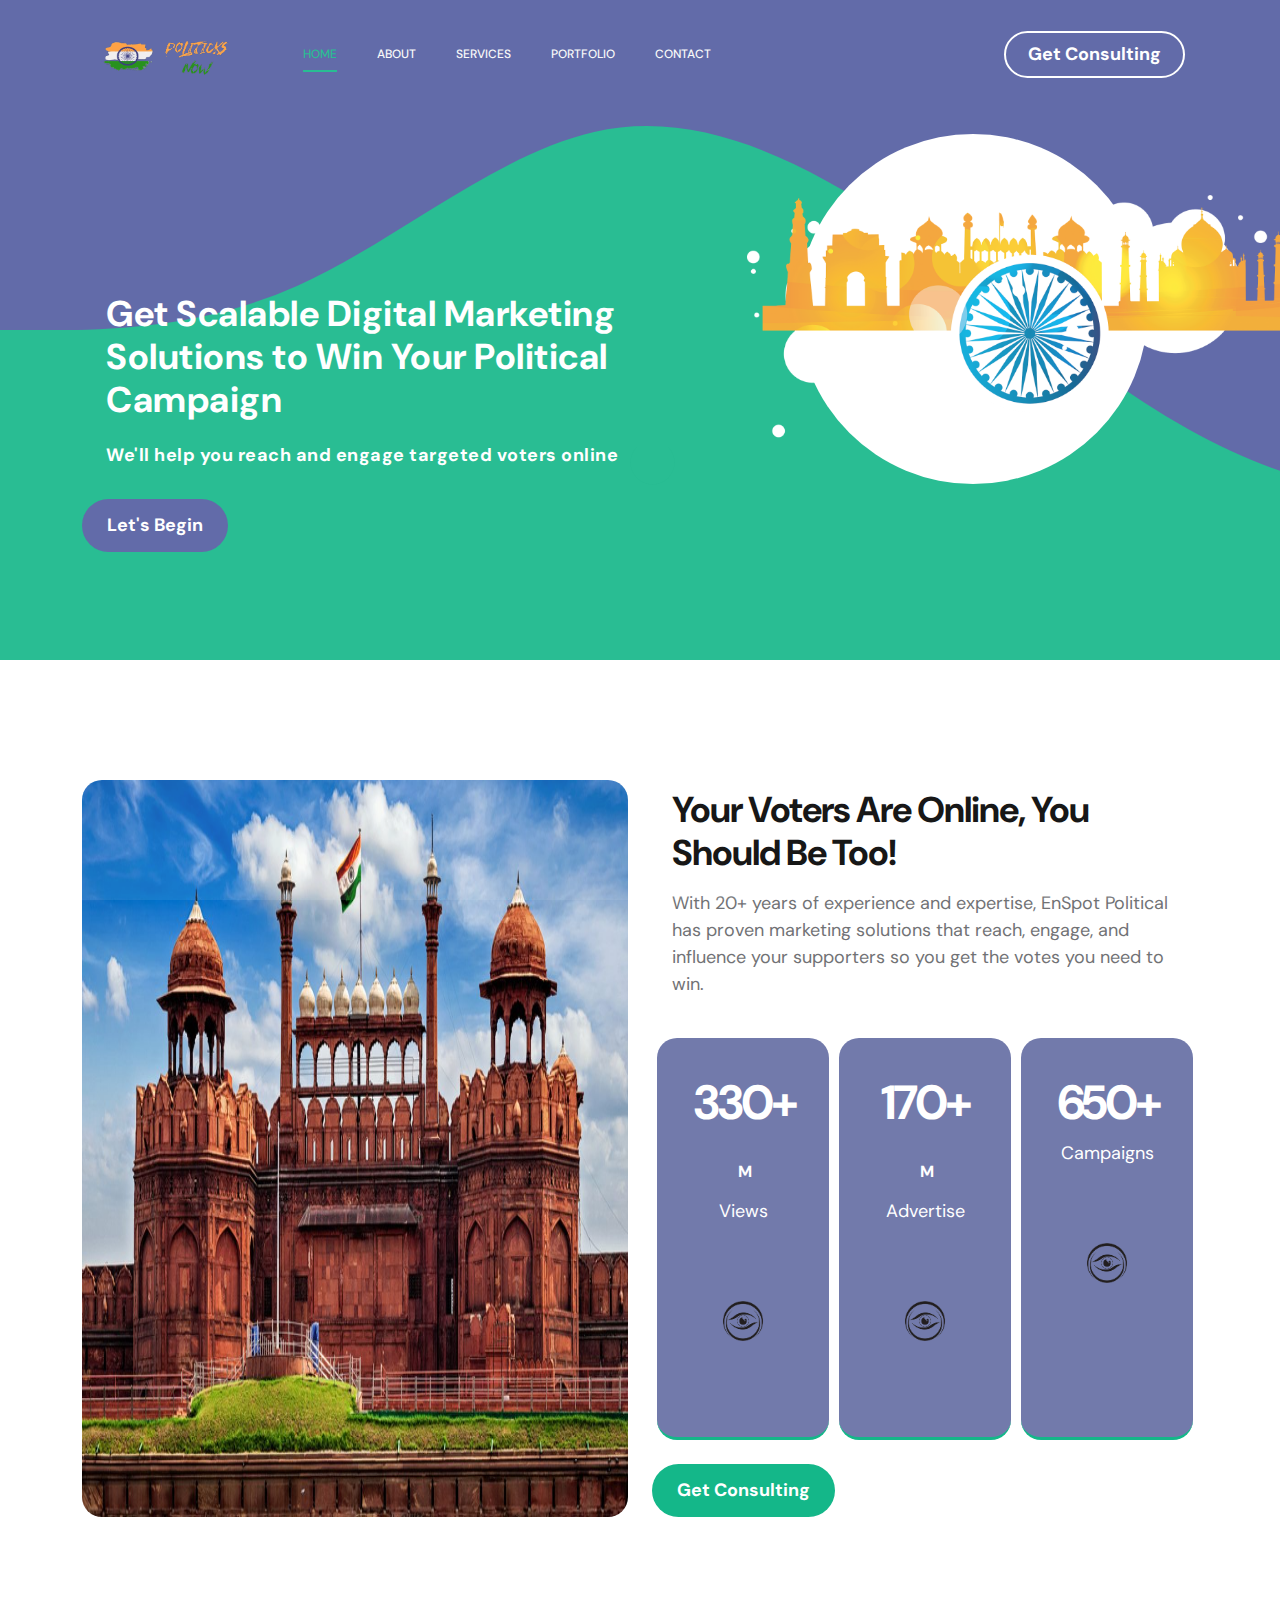
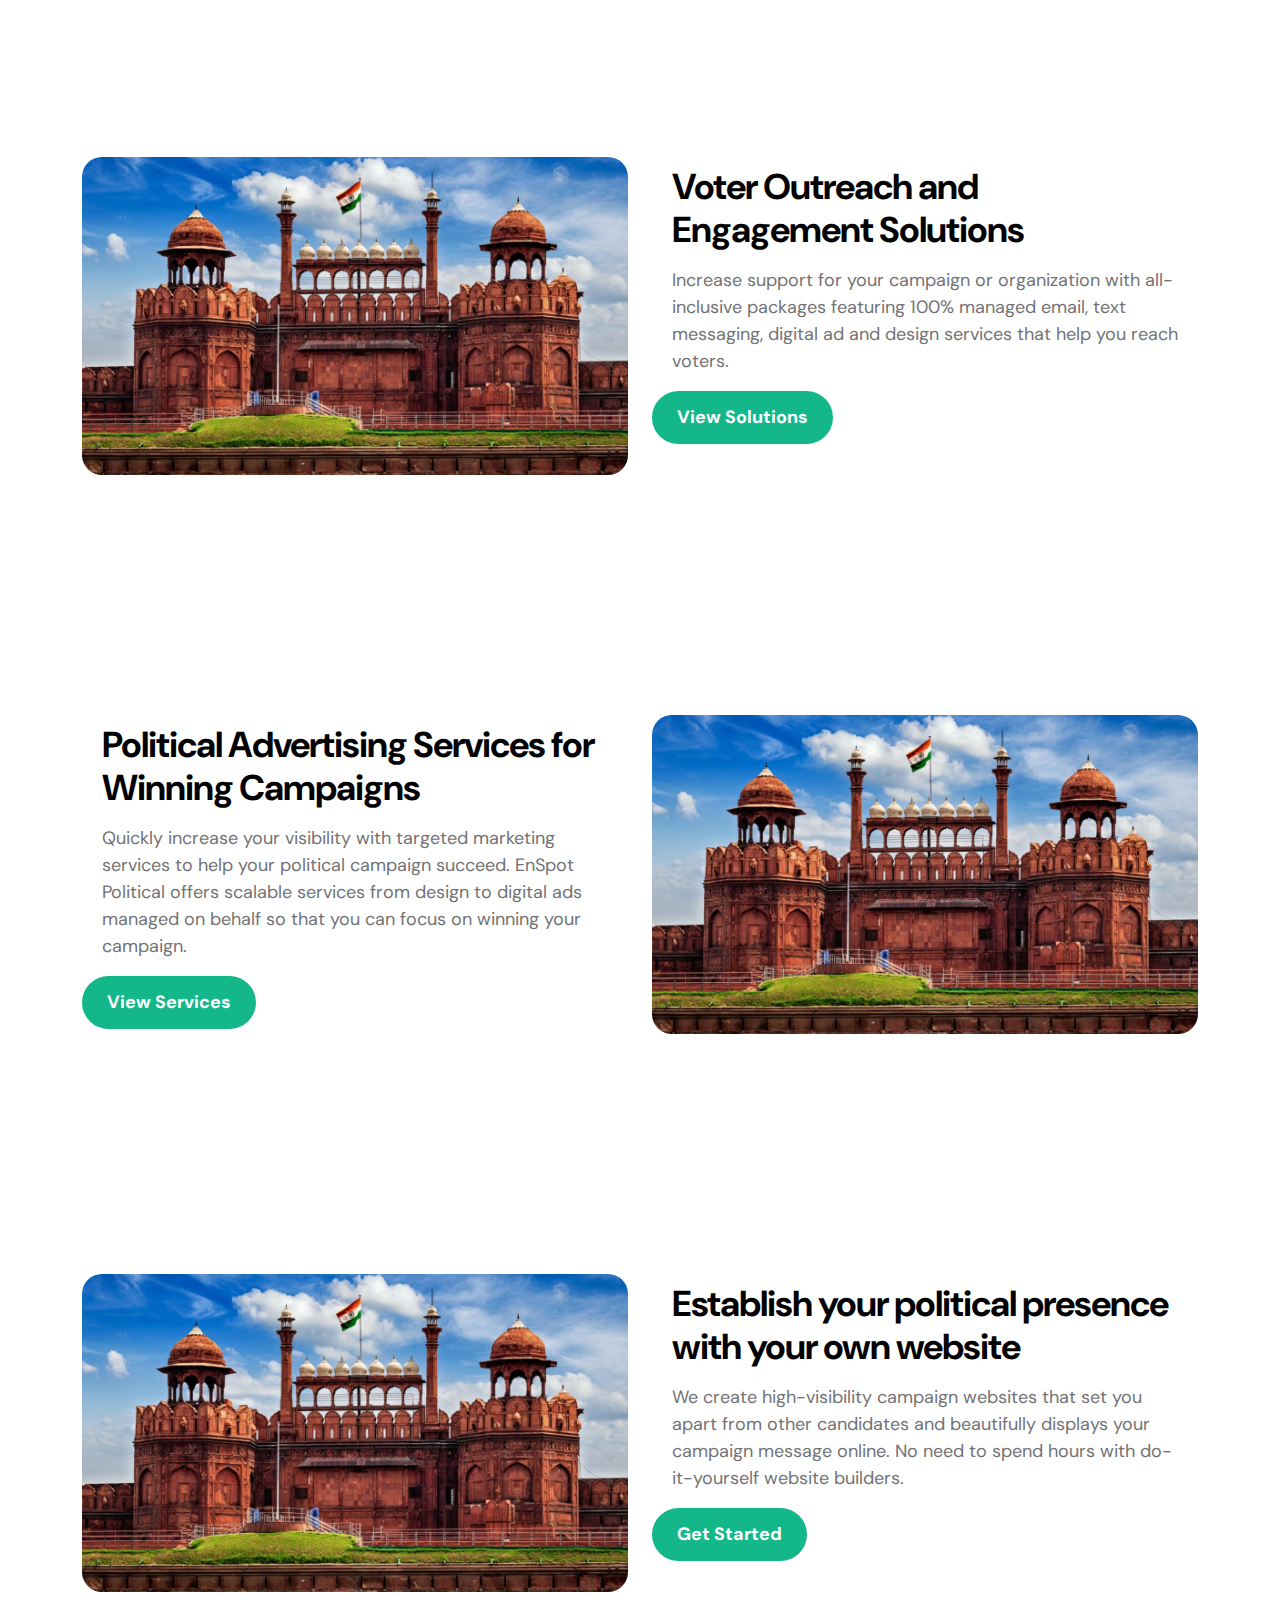
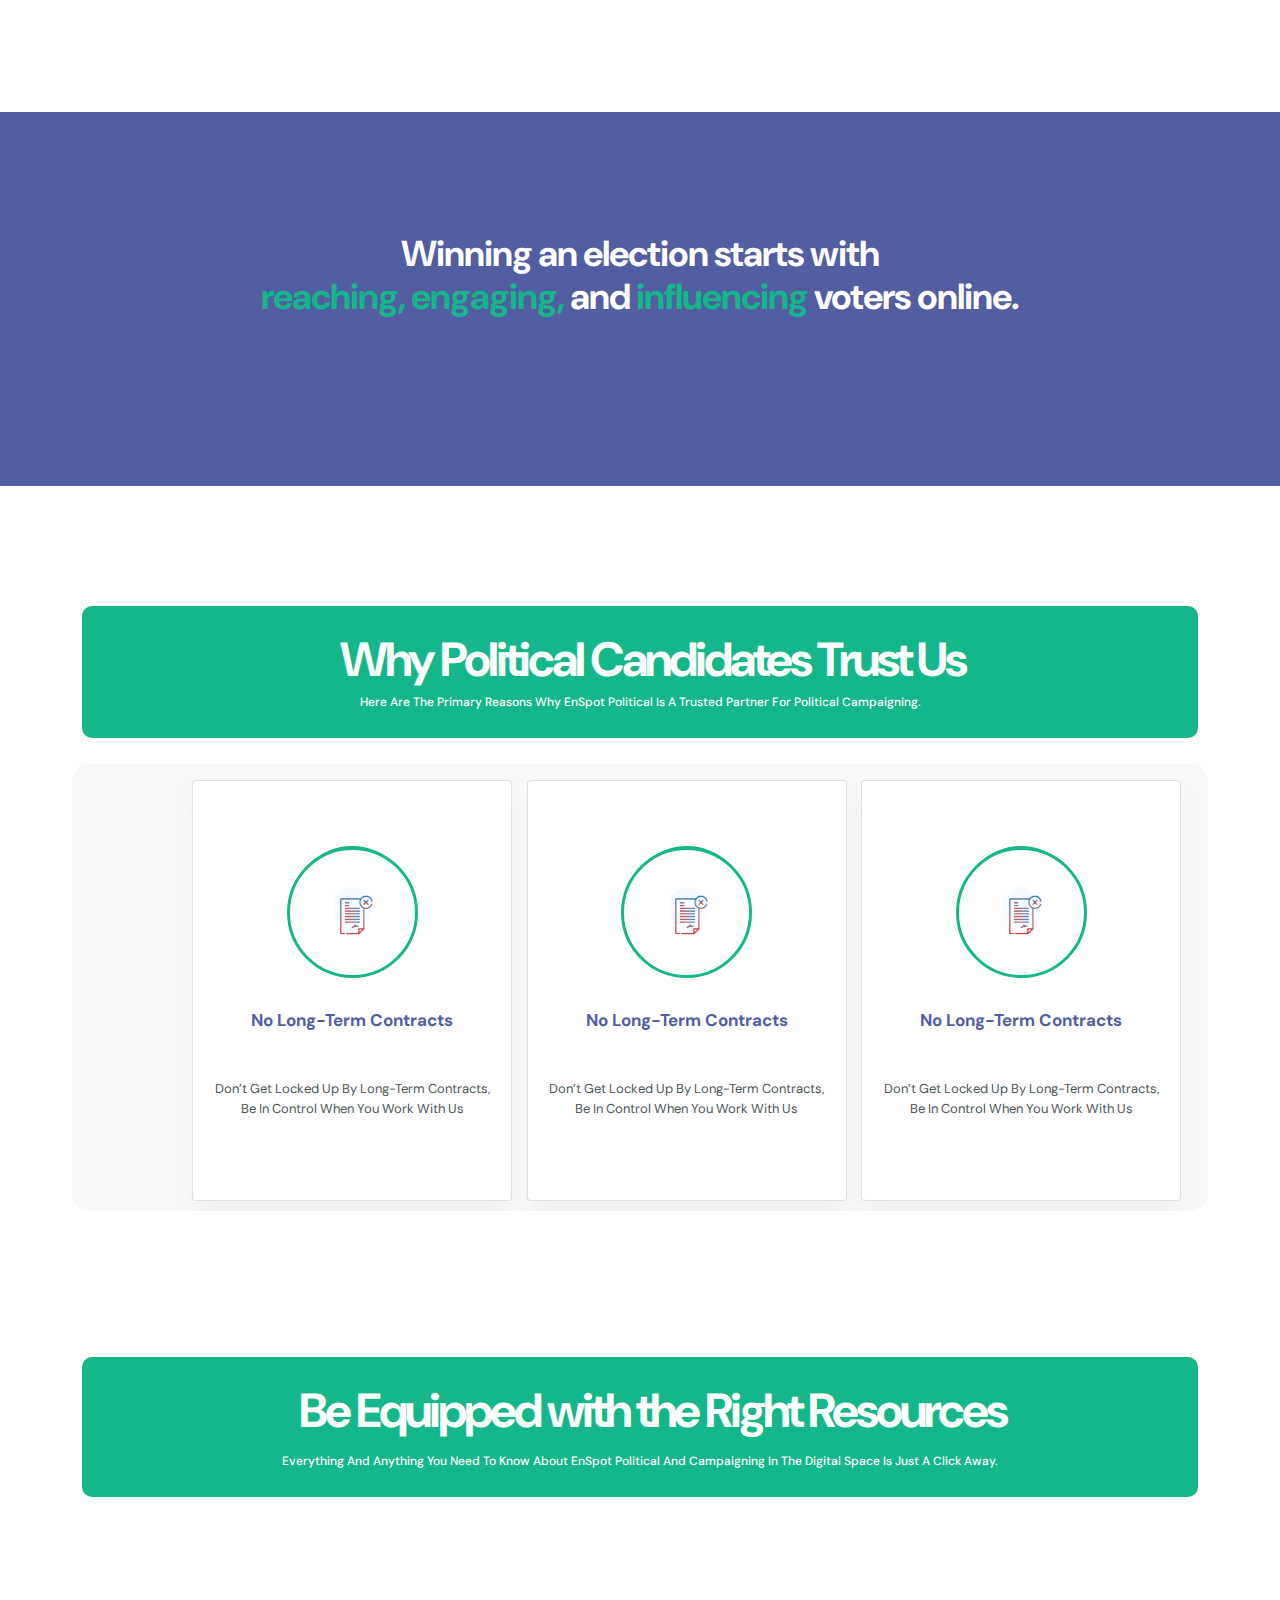
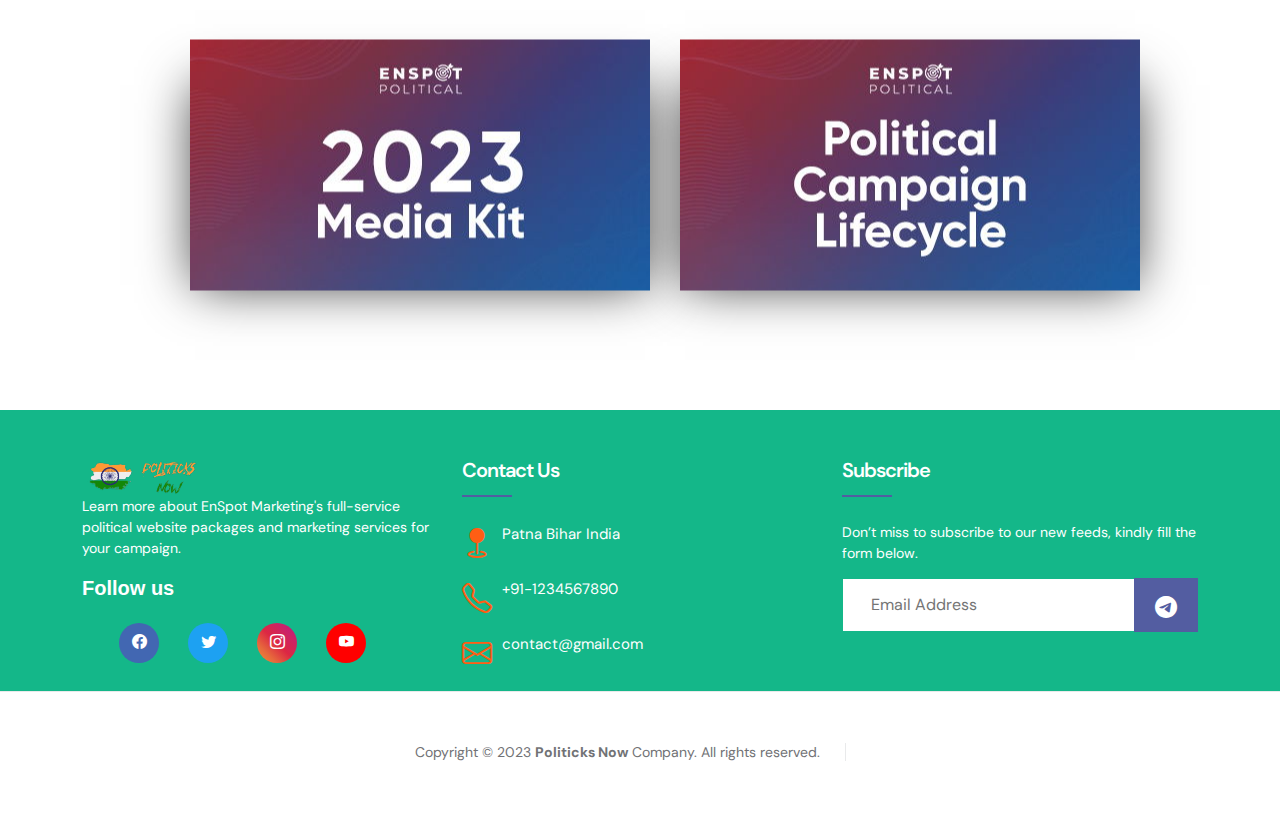
==== commit 82a8a721: "Home Page Done" ====
--- a/index.html
+++ b/index.html
@@ -765,6 +765,51 @@
                         </div>
 
                         <div class="clearfix"></div>
+                        <div class="projects-thumb-new d-flex" style="padding-left: 120px; padding-bottom: 10px;">
+
+                        
+
+                        <div class="col-lg-4 col-md-6 col-12 mt-3">
+                            <a class="card education" href="#">
+                                 <div class="overlay"></div>
+                              <div class="circle">
+                                <img src="images/no_contract.png" class="projects-image " alt="">
+                            
+                              </div>
+                              <p style="font-weight: bold; color: #535da1;;">No Long-Term Contracts</p>
+                              <p style="text-align: center; font-size: small;" >Don’t Get Locked Up By Long-Term Contracts, Be In Control When You Work With Us</p>
+                            </a>
+                            
+                            </div>
+
+                            <div class="col-lg-4 col-md-6 col-12 mt-3">
+                                <a class="card education" href="#">
+                                     <div class="overlay"></div>
+                                  <div class="circle">
+                                    <img src="images/no_contract.png" class="projects-image " alt="">
+                                
+                                  </div>
+                                  <p style="font-weight: bold; color: #535da1;;">No Long-Term Contracts</p>
+                                  <p style="text-align: center; font-size: small;" >Don’t Get Locked Up By Long-Term Contracts, Be In Control When You Work With Us</p>
+                                </a>
+                                
+                                </div>
+
+                                <div class="col-lg-4 col-md-6 col-12 mt-3">
+                                    <a class="card education" href="#">
+                                         <div class="overlay"></div>
+                                      <div class="circle">
+                                        <img src="images/no_contract.png" class="projects-image " alt="">
+                                    
+                                      </div>
+                                      <p style="font-weight: bold; color: #535da1;;">No Long-Term Contracts</p>
+                                      <p style="text-align: center; font-size: small;" >Don’t Get Locked Up By Long-Term Contracts, Be In Control When You Work With Us</p>
+                                    </a>
+                                    
+                                    </div>
+
+                                </div>
+<!-- 
 
                         <div class="col-lg-4 col-md-6 col-12">
                             <div class="projects-thumb">
@@ -774,10 +819,13 @@
                                     <h3 class="projects-title">Experienced Market Professional</h3>
                                     <small class="projects-tag">Get a dedicated team of experts who know exactly how to get votes for your campaign.
 
-                                    </small>
-                                </div>
-                                <!-- <a href="images/OIP.jpeg" class="popup-image">
-                                </a> -->
+                                    </small><br/>
+                                    <a class="custom-btn btn mt-3" href="#section_5">
+                                        Read More
+                                    </a>
+                                </div>
+                                <a href="images/OIP.jpeg" class="popup-image">
+                                </a>
                                 
                             </div>
                         </div>
@@ -792,10 +840,13 @@
                                     </h3>
                                     <small class="projects-tag">Don’t get locked up by long-term contracts, be in control when you work with us.
 
-                                    </small>
-                                </div>
-                                <!-- <a href="images/OIP.jpeg" class="popup-image">
-                                </a> -->
+                                    </small><br/>
+                                    <a class="custom-btn btn mt-3" href="#section_5">
+                                        Read More
+                                    </a>
+                                </div>
+                                <a href="images/OIP.jpeg" class="popup-image">
+                                </a>
                                 
                             </div>
                         </div>
@@ -809,13 +860,16 @@
                                     </h3>
                                     <small class="projects-tag">Freely and flexible and cost-effective solutions depending on which phase you are in your political.
 
-                                    </small>
-                                </div>
-                                <!-- <a href="images/OIP.jpeg" class="popup-image">
-                                </a> -->
-                                
-                            </div>
-                        </div>
+                                    </small><br/>
+                                    <a class="custom-btn btn mt-3" href="#section_5">
+                                        Read More
+                                    </a>
+                                </div>
+                                <a href="images/OIP.jpeg" class="popup-image">
+                                </a>
+                                
+                            </div>
+                        </div> -->
 
 
                     </div>
@@ -825,15 +879,15 @@
 
 
 
-            <section class="projects section-padding" id="section_4">
+            <section class="projects" id="section_4">
                 <div class="container">
                     <div class="row">
 
-                        <div class="col-lg-12 col-md-12 col-12 ms-auto">
+                        <div class="col-lg-12 col-md-12 col-12 ms-auto mb-5">
                             <div class="section-title">
                                 <!-- <img src="images/logo.png" class="avatar-image img-fluid" alt=""> -->
 
-                                <h2 class="text-white ms-4 mb-0">Be Equipped with the Right Resources</h2>
+                                <h2 class="text-white ms-4">Be Equipped with the Right Resources</h2>
                                 <small class="projects-tag text-white">Everything and anything you need to know about EnSpot Political and campaigning in the digital space is just a click away.
 
 
@@ -844,233 +898,156 @@
 
                         <div class="clearfix"></div>
 
-                        <div class="col-lg-2 col-md-0 col-0"></div>
-                        <div class="col-lg-4 col-md-6 col-12">
-                            <div class="projects-thumb">
-                                <img src="images/image.png" class="projects-image-new" alt="">
-                                <div class="projects-info">
-                                    
-                                    <!-- <h3 class="projects-title">Experienced Market Professional</h3> -->
-                                    <small class="projects-tag">Find out more about our services and learn about our winning solutions.
-
-                                    </small><br/>
-                                    <a class="custom-btn btn mt-3" href="#section_5">
-                                        Free Download
-                                    </a>
-                                </div>
-                                <!-- <a href="images/OIP.jpeg" class="popup-image">
-                                </a> -->
-                                
-                            </div>
-                        </div>
-
-                        <div class="col-lg-4 col-md-6 col-12">
-                            <div class="projects-thumb">
-                                <img src="images/image2.png" class="projects-image-new" alt="">
-                                <div class="projects-info">
-                                    
-                                    <!-- <h3 class="projects-title">No Long-Term Contracts
-
-                                    </h3> -->
-                                    <small class="projects-tag">Discover what marketing services are recommended in each phase of your political campaign
-                                    </small>
-                                    <br/>
-                                    <a class="custom-btn btn mt-3" href="#section_5">
-                                        Free Download
-                                    </a>
-                                </div>
-                                <!-- <a href="images/OIP.jpeg" class="popup-image">
-                                </a> -->
-                                
-                            </div>
-                        </div>
-                        <div class="col-lg-2 col-md-0 col-0"></div>
-                        
-
+
+                        <div class="containers">
+                            <div class="cards">
+            <div class="face face1">
+                <div class="contents">
+                    <div class="icon">
+                        <img src="images/image.png" class="kit">
+                    </div>
+                </div>
+            </div>
+            <div class="face face2">
+                <div class="contents">
+                    <h3>
+                        <a href="https://www.linkedin.com/in/adamdipinto/" target="_blank">_adamdipinto</a>
+                    </h3>
+                    <p>This is where I network and build my professional protfolio.</p>
+                </div>
+            </div>
+        </div>
+        <div class="cards">
+            <div class="face face1">
+                <div class="contents">
+                    <div class="icon">
+                        <img src="images/image2.png" class="kit">
+                    </div>
+                </div>
+            </div>
+            <div class="face face2">
+                <div class="contents">
+                    <h3>
+                        <a href="https://twitter.com/AdamDipinto" target="_blank">@AdamDipinto</a>
+                    </h3>
+                    <p>This is where I read news and network with different social groups.</p>
+                </div>
+            </div>
+        </div>
+    </div>
 
                     </div>
                 </div>
             </section>
  
-            <section class="contact section-padding" id="section_5">
-                    <div class="container">
+
+
+            <footer class="footer-section">
+                <div class="container">
+                    <!-- <div class="footer-cta pt-5 ">
                         <div class="row">
-
-                            <div class="col-lg-6 col-md-8 col-12">
-                                <div class="section-title d-flex justify-content-center align-items-center mb-5">
-                                    <!-- <img src="images/logo.png" class="avatar-image img-fluid" alt=""> -->
-
-                                    <h2 class="text-white ms-4 mb-0">Contact Us</h2>
-                                </div>
-                            </div>
-
-                            <div class="clearfix"></div>
-
-                            <!--<div class="col-lg-3 col-md-6 col-12 pe-lg-0">
-                                 <div class="contact-info contact-info-border-start d-flex flex-column">
-                                    <strong class="site-footer-title d-block mb-3">Services</strong>
-
-                                    <ul class="footer-menu">
-                                        <li class="footer-menu-item"><a href="#" class="footer-menu-link">Digital Marketing</a></li>
-
-                                        <li class="footer-menu-item"><a href="#" class="footer-menu-link">Online Advertising</a></li>
-
-                                        <li class="footer-menu-item"><a href="#" class="footer-menu-link">Social Media Marketing</a></li>
-
-                                        <li class="footer-menu-item"><a href="#" class="footer-menu-link">Website Design & Development</a></li>
-
-                                        <li class="footer-menu-item"><a href="#" class="footer-menu-link">Online Event Management</a></li>
-
-                                        <li class="footer-menu-item"><a href="#" class="footer-menu-link">Whatsapp Advertising</a></li>
-                                    </ul>
-
-                                    <strong class="site-footer-title d-block mt-4 mb-3">Stay connected</strong>
-
-                                    <ul class="social-icon">
-                                        <li class="social-icon-item"><a href="https://twitter.com/politicksnow" class="social-icon-link bi-twitter"></a></li>
-
-                                        <li class="social-icon-item"><a href="#" class="social-icon-link bi-instagram"></a></li>
-
-                                        <li class="social-icon-item"><a href="#" class="social-icon-link bi-facebook"></a></li>
-
-                                        <li class="social-icon-item"><a href="https://www.youtube.com/politicksnow" class="social-icon-link bi-youtube"></a></li>
-                                    </ul>
-
-                                    <strong class="site-footer-title d-block mt-4 mb-3">Start a project</strong>
-
-                                    <p class="mb-0">I’m available for freelance projects</p>
-                                </div> 
-                            </div>-->
-
-                            <div class="col-lg-6 col-md-6 col-12 ps-lg-0">
-                                <div class="contact-info d-flex flex-column">
-                                    <strong class="site-footer-title d-block mb-3">About</strong>
-
-                                    <p class="mb-2">
-                                        PolitickNow is a platform to organize the meeting fro rights.
-                              </p>
-
-                                    <strong class="site-footer-title d-block mt-4 mb-3">Email</strong>
-
-                                    <p>
-                                        <a href="mailto:politicksnow7@gmail.com">
-                                            politicksnow7@gmail.com
-                                        </a>
-                                    </p>
-
-                                    <strong class="site-footer-title d-block mt-4 mb-3">Call</strong>
-
-                                    <p class="mb-0">
-                                        <a href="tel: +91- 9867633810">
-                                            +91- 9867633810
-                                        </a>
-                                    </p>
-                                    <strong class="site-footer-title d-block mt-4 mb-3">Stay connected</strong>
-
-                                    <ul class="social-icon">
-                                        <li class="social-icon-item"><a href="https://twitter.com/politicksnow" class="social-icon-link bi-twitter"></a></li>
-
-                                        <li class="social-icon-item"><a href="#" class="social-icon-link bi-instagram"></a></li>
-
-                                        <li class="social-icon-item"><a href="#" class="social-icon-link bi-facebook"></a></li>
-
-                                        <li class="social-icon-item"><a href="https://www.youtube.com/politicksnow" class="social-icon-link bi-youtube"></a></li>
-                                    </ul>
-
-                                </div>
-                            </div>
-
-                            <div class="col-lg-6 col-12 mt-5 mt-lg-0">
-                                <form action="#" method="get" class="custom-form contact-form" role="form">
-                                    <div class="row">
-                                        <div class="col-lg-6 col-md-6 col-12">
-                                            <div class="form-floating">
-                                                <input type="text" name="name" id="name" class="form-control" placeholder="Name" required="">
-                                                
-                                                <label for="floatingInput">Name</label>
+                            <div class="col-xl-4 col-md-4 mb-30">
+                                <div class="single-cta">
+                                    <i class="bi bi-geo-fill"></i>
+                                    <div class="cta-text">
+                                        <h4>Find us</h4>
+                                        <span class="text-white">Akshya Nagar 1st Block 1st Cross, Rammurthy nagar, Bangalore-560016 </span>
+                                    </div>
+                                </div>
+                            </div>
+                            <div class="col-xl-4 col-md-4 mb-30">
+                                <div class="single-cta">
+                                    <i class="bi bi-telephone"></i>
+                                    <div class="cta-text">
+                                        <h4>Call us</h4>
+                                        <span class="text-white">+91 1234567890</span>
+                                    </div>
+                                </div>
+                            </div>
+                            <div class="col-xl-4 col-md-4 mb-30">
+                                <div class="single-cta">
+                                    <i class="bi bi-envelope"></i>
+                                    <div class="cta-text">
+                                        <h4>Mail us</h4>
+                                        <span class="text-white">contact@gmail.com</span>
+                                    </div>
+                                </div>
+                            </div>
+                        </div>
+                    </div> -->
+                    <div class="footer-content pt-5 pb-1">
+                        <div class="row">
+                            <div class="col-xl-4 col-lg-4 mb-50">
+                                <div class="footer-widget">
+                                    <div class="footer-logo">
+                                        <a href="index.html"><img src="/images/logo.png" class="img-fluid" alt="logo"></a>
+                                    </div>
+                                    <div class="footer-text">
+                                        <p class="text-white">Learn more about EnSpot Marketing's full-service political website packages and marketing services for your campaign.                                        </p>
+                                    </div>
+                                    <div class="footer-social-icon">
+                                        <span>Follow us</span>
+                                        <ul class="social_icon">
+                                          <li><a href="#"><i class="bi bi-facebook"></i></a></li>
+                                          <li><a href="#"><i class="bi bi-twitter"></i></a></li>
+                                          <li><a href="#"><i class="bi bi-instagram"></i></a></li>
+                                          <li><a href="#"><i class="bi bi-youtube"></i></a></li>
+                                      </ul>
+                                    </div>
+                                </div>
+                            </div>
+                             <div class="col-xl-4 col-lg-4 col-md-4 mb-30">
+                                <div class="footer-widget">
+                                    <div class="footer-widget-heading">
+                                        <h3>Contact Us</h3>
+                                    </div>
+                                    
+                                        <div class="single-cta">
+                                            
+                                            <div class="cta-text">
+                                                <i class="bi bi-geo-fill"></i>
+                                                <span class="text-white">Patna Bihar India</span>
                                             </div>
                                         </div>
-
-                                        <div class="col-lg-6 col-md-6 col-12"> 
-                                            <div class="form-floating">
-                                                <input type="email" name="email" id="email" pattern="[^ @]*@[^ @]*" class="form-control" placeholder="Email address" required="">
-                                                
-                                                <label for="floatingInput">Email address</label>
+                                        <div class="single-cta">
+                                            <!-- <i class="bi bi-telephone"></i> -->
+                                            <div class="cta-text">
+                                                <i class="bi bi-telephone"></i>
+                                                <span class="text-white">+91-1234567890</span>
                                             </div>
                                         </div>
-
-                                        <div class="col-lg-12 col-12"> 
-                                            <div class="form-floating">
-                                                <input type="number" name="number" id="number"  class="form-control" placeholder="Mobile Number" required="">
-                                                
-                                                <label for="floatingInput">Mobile Number</label>
+                                        
+                                            <div class="single-cta">
+                                                <!-- <i class="bi bi-envelope"></i> -->
+                                                <div class="cta-text">
+                                                    <i class="bi bi-envelope"></i>
+                                                    <span class="text-white">contact@gmail.com</span>
+                                                </div>
                                             </div>
-                                        </div>
-<!-- 
-                                        <div class="col-lg-3 col-md-6 col-6">
-                                            <div class="form-check form-check-inline">
-                                                <input name="website" type="checkbox" class="form-check-input" id="inlineCheckbox1" value="1">
-
-                                                <label class="form-check-label" for="inlineCheckbox1">
-                                                    <i class="bi-globe form-check-icon"></i>
-                                                    <span class="form-check-label-text">Marketing</span>
-                                                </label>
-                                          </div>
-                                        </div>
-
-                                        <div class="col-lg-3 col-md-6 col-6">
-                                            <div class="form-check form-check-inline">
-                                                <input name="branding" type="checkbox" class="form-check-input" id="inlineCheckbox2" value="1">
-
-                                                <label class="form-check-label" for="inlineCheckbox2">
-                                                    <i class="bi-lightbulb form-check-icon"></i>
-                                                    <span class="form-check-label-text">Development</span>
-                                                </label>
-                                            </div>
-                                        </div>
-
-                                        <div class="col-lg-3 col-md-6 col-6">
-                                            <div class="form-check form-check-inline">
-                                                <input name="ecommerce" type="checkbox" class="form-check-input" id="inlineCheckbox3" value="1">
-
-                                                <label class="form-check-label" for="inlineCheckbox3">
-                                                    <i class="bi-phone form-check-icon"></i>
-                                                    <span class="form-check-label-text">Management</span>
-                                                </label>
-                                            </div>
-                                        </div>
-
-                                        <div class="col-lg-3 col-md-6 col-6">
-                                            <div class="form-check form-check-inline me-0">
-                                                <input name="seo" type="checkbox" class="form-check-input" id="inlineCheckbox4" value="1">
-
-                                                <label class="form-check-label" for="inlineCheckbox4">
-                                                    <i class="bi-megaphone form-check-icon"></i>
-                                                    <span class="form-check-label-text">Advertising</span>
-                                                </label>
-                                            </div>
-                                        </div> -->
-
-                                        <div class="col-lg-12 col-12">
-                                            <div class="form-floating">
-                                                <textarea class="form-control" id="message" name="message" placeholder="Tell me about the project"></textarea>
-                                                
-                                                <label for="floatingTextarea">Tell me about the project</label>
-                                            </div>
-                                        </div>
-
-                                        <div class="col-lg-3 col-12 ms-auto">
-                                            <button type="submit" class="form-control">Send Request</button>
-                                        </div>
-
-                                    </div>
-                                </form>
-                            </div>
-
-                        </div>
-                    </div>
-                </div>
-            </section>
+                                        
+                                    
+                                </div>
+                            </div> 
+                            <div class="col-xl-4 col-lg-4 col-md-4 mb-50">
+                                <div class="footer-widget">
+                                    <div class="footer-widget-heading">
+                                        <h3>Subscribe</h3>
+                                    </div>
+                                    <div class="footer-text mb-25">
+                                        <p class="text-white">Don’t miss to subscribe to our new feeds, kindly fill the form below.</p>
+                                    </div>
+                                    <div class="subscribe-form">
+                                        <form action="#">
+                                            <input type="text" placeholder="Email Address">
+                                            <button><i class="bi bi-telegram"></i></button>
+                                        </form>
+                                    </div>
+                                </div>
+                            </div>
+                        </div>
+                    </div>
+                </div>
+            </footer>
 
         </main>
 
--- a/css/style.css
+++ b/css/style.css
@@ -35,15 +35,7 @@
   transition: all ease 0.5s;
 }
 
-.projects-image-new {
-  border-radius: var(--border-radius-medium);
-  display: block;
-  text-align: center;
-  width: 100%;
-  margin-bottom: 5px;
-  /* transform: rotate(0deg) translateY(180px); */
-  transition: all ease 0.5s;
-}
+
 
 .ag-format-container {
     width: min-content;
@@ -288,4 +280,514 @@
   .social-media a:hover .tooltip-social {
     opacity: 1;
     transform: translate(-50%, -130%);
-  }+  }
+
+  .footer-section {
+    background: var(--secondary-color);
+    position: relative;
+  }
+  .footer-cta {
+    border-bottom: 1px solid #373636;
+    padding-bottom: 8px !important;
+  }
+  .single-cta i {
+    color: #ff5e14;
+    font-size: 30px;
+    float: left;
+    margin-right: 10px;
+    margin-bottom: 10px;
+  }
+  .cta-text {
+    /* padding-left: 15px; */
+    display: inline-block;
+    /* margin-bottom: 2px; */
+  }
+  /* .cta-text h4 {
+    color: #fff;
+    font-size: 20px;
+    font-weight: 600;
+    margin-bottom: 2px;
+  } */
+  .cta-text span {
+    color: #757575;
+    font-size: 15px;
+  }
+  .footer-content {
+    position: relative;
+    z-index: 2;
+  }
+  .footer-pattern img {
+    position: absolute;
+    top: 0;
+    left: 0;
+    height: 330px;
+    background-size: cover;
+    background-position: 100% 100%;
+  }
+  .footer-logo img {
+    max-width: 120px;
+  }
+  .footer-text p {
+    margin-bottom: 14px;
+    font-size: 14px;
+    color: #7e7e7e;
+    line-height: 21px;
+  }
+  .footer-social-icon span {
+    color: #fff;
+    display: block;
+    font-size: 20px;
+    font-weight: 700;
+    font-family: "Poppins", sans-serif;
+    margin-bottom: 20px;
+  }
+  .footer-social-icon a {
+    color: #fff;
+    font-size: 16px;
+    margin-right: 15px;
+  }
+  .footer-social-icon i {
+    height: 40px;
+    width: 40px;
+    text-align: center;
+    line-height: 38px;
+    border-radius: 50%;
+  }
+  .facebook-bg {
+    background: #3b5998;
+  }
+  .twitter-bg {
+    background: #55acee;
+  }
+  .google-bg {
+    background: #dd4b39;
+  }
+  .footer-widget-heading h3 {
+    color: #fff;
+    font-size: 20px;
+    font-weight: 600;
+    margin-bottom: 40px;
+    position: relative;
+  }
+  .footer-widget-heading h3::before {
+    content: "";
+    position: absolute;
+    left: 0;
+    bottom: -15px;
+    height: 2px;
+    width: 50px;
+    background: #535da1;;
+  }
+  .footer-widget ul li {
+    display: inline-block;
+    float: left;
+    width: 50%;
+    margin-bottom: 12px;
+  }
+  .footer-widget ul li a:hover {
+    color: #ff5e14;
+  }
+  .footer-widget ul li a {
+    color: #878787;
+    text-transform: capitalize;
+  }
+  .subscribe-form {
+    position: relative;
+    overflow: hidden;
+  }
+  .subscribe-form input {
+    width: 100%;
+    padding: 14px 28px;
+    background: #fff;
+    border: 1px solid var(--secondary-color);
+    color: #fff;
+  }
+  .subscribe-form button {
+    position: absolute;
+    right: 0;
+    background:#535da1;;
+    padding: 13px 20px;
+    border: 1px solid #535da1;;
+    top: 0;
+  }
+  .subscribe-form button i {
+    color: #fff;
+    font-size: 22px;
+    transform: rotate(-6deg);
+  }
+  .copyright-area {
+    background: #202020;
+    padding: 25px 0;
+  }
+  .copyright-text p {
+    margin: 0;
+    font-size: 14px;
+    color: #878787;
+  }
+  .copyright-text p a {
+    color: #ff5e14;
+  }
+  .footer-menu li {
+    display: inline-block;
+    margin-left: 20px;
+  }
+  .footer-menu li:hover a {
+    color: #ff5e14;
+  }
+  .footer-menu li a {
+    font-size: 14px;
+    color: #878787;
+  }
+  .footer-cta .row .col-xl-4 .single-cta i {
+    position: absolute;
+    color: #ff5e14;
+  }
+  .footer-cta .row .col-xl-4 .single-cta .cta-text {
+    padding-left: 32px;
+  }
+  .footer-social-icon .social_icon {
+    text-align: left;
+  }
+  .footer-social-icon .social_icon li {
+    float: inherit !important;
+    display: inline-block !important;
+    width: inherit;
+  }
+  .footer-social-icon .social_icon li a i {
+    font-size: 15px;
+    line-height: 39px;
+  }
+  .footer-social-icon .social_icon li a {
+    width: 40px;
+    height: 40px;
+  }
+  
+  .social_icon {
+    text-align: right;
+    margin: 0;
+    margin-top: 3px;
+  }
+  .social_icon li {
+    display: inline-block;
+    margin: 0 5px;
+  }
+  .social_icon li a {
+    display: inline-block;
+    width: 25px;
+    height: 25px;
+    background: #fff;
+    color: #000;
+    text-align: center;
+    border-radius: 100%;
+    transition: 0.2s ease-in-out;
+  }
+  .social_icon li a i {
+    font-size: 15px;
+    line-height: 20px;
+  }
+  .social_icon li:nth-child(1) a {
+    background: #4267b2;
+    color: #fff;
+  }
+  .social_icon li:nth-child(2) a {
+    background: #1da1f2;
+    color: #fff;
+  }
+  .social_icon li:nth-child(3) a {
+    background: #f09433;
+    background: -moz-linear-gradient(
+      45deg,
+      #f09433 0%,
+      #e6683c 25%,
+      #dc2743 50%,
+      #cc2366 75%,
+      #bc1888 100%
+    );
+    background: -webkit-linear-gradient(
+      45deg,
+      #f09433 0%,
+      #e6683c 25%,
+      #dc2743 50%,
+      #cc2366 75%,
+      #bc1888 100%
+    );
+    background: linear-gradient(
+      45deg,
+      #f09433 0%,
+      #e6683c 25%,
+      #dc2743 50%,
+      #cc2366 75%,
+      #bc1888 100%
+    );
+    filter: progid:DXImageTransform.Microsoft.gradient( startColorstr='#f09433', endColorstr='#bc1888',GradientType=1 );
+    color: #fff;
+  }
+  .social_icon li:nth-child(4) a {
+    background: #ff0000;
+    color: #fff;
+  }
+  .social_icon li:nth-child(1):hover a {
+    background: #fff;
+    color: #4267b2;
+  }
+  .social_icon li:nth-child(2):hover a {
+    background: #fff;
+    color: #1da1f2;
+  }
+  .social_icon li:nth-child(3):hover a {
+    background: #fff;
+    color: #bc1888;
+  }
+  .social_icon li:nth-child(4):hover a {
+    background: #fff;
+    color: #ff0000;
+  }
+  
+
+
+  .education {
+    --bg-color: #14B789;;
+    --bg-color-light: #535da1;
+    --text-color-hover: #4C5656;
+    --box-shadow-color: #727aab;;
+  }
+  
+  .card {
+    width: 320px;
+    height: 421px;
+    background: #fff;
+    border-top-right-radius: 10px;
+    padding: 20px;
+    overflow: hidden;
+    display: flex;
+    flex-direction: column;
+    justify-content: center;
+    align-items: center;
+    position: relative;
+    box-shadow: 0 14px 26px rgba(0,0,0,0.04);
+    transition: all 0.3s ease-out;
+    text-decoration: none;
+  }
+  
+  .card:hover {
+    transform: translateY(-2px) scale(1.005) translateZ(0);
+    box-shadow: 0 24px 36px rgba(0,0,0,0.11),
+      0 24px 46px var(--box-shadow-color);
+  }
+  
+  .card:hover .overlay {
+    transform: scale(4) translateZ(0);
+  }
+  
+  .card:hover .circle {
+    border-color: var(--bg-color-light);
+    background: var(--bg-color);
+  }
+  
+  .card:hover .circle:after {
+    background: var(--bg-color-light);
+  }
+  
+  .card:hover p {
+    color: var(--text-color-hover);
+  }
+  
+  .card:active {
+    transform: scale(1) translateZ(0);
+    box-shadow: 0 15px 24px rgba(0,0,0,0.11),
+      0 15px 24px var(--box-shadow-color);
+  }
+  
+  .card p {
+    font-size: 17px;
+    color: #4C5656;
+    margin-top: 30px;
+    z-index: 1000;
+    transition: color 0.3s ease-out;
+  }
+  
+  .circle {
+    width: 131px;
+    height: 131px;
+    border-radius: 50%;
+    background: #fff;
+    border: 3px solid var(--bg-color);
+    display: flex;
+    justify-content: center;
+    align-items: center;
+    position: relative;
+    z-index: 1;
+    transition: all 0.3s ease-out;
+  }
+  
+  /* .circle:after {
+    content: "";
+    width: 118px;
+    height: 118px;
+    display: block;
+    position: absolute;
+    background: var(--bg-color);
+    border-radius: 50%;
+    transition: opacity 0.3s ease-out;
+  }
+  
+  .circle svg {
+    z-index: 10000;
+    transform: translateZ(0);
+  } */
+  
+  .overlay {
+    width: 118px;
+    position: absolute;
+    height: 118px;
+    border-radius: 50%;
+    background: var(--bg-color);
+    top: 65px;
+    left: 100px;
+    z-index: 0;
+    transition: transform 0.3s ease-out;
+  }
+
+
+
+
+
+
+
+.containers{
+    width: 700px;
+    position: relative;
+    display: flex;
+    justify-content: center;
+    margin: 25px;
+
+}
+
+.containers .cards {
+  position: relative;
+  border-radius: 10px;
+  margin: 20px;
+}
+
+.containers .cards .icon {
+  position: absolute;
+  top: 0;
+  left: 0;
+  width: 100%;
+  height: 100%;
+  /* background: #f00; */
+  transition: 0.7s;
+  z-index: 1;
+  
+}
+
+
+.containers .cards .icon .kit {
+  position: absolute;
+  top: 50%;
+  left: 50%;
+  transform: translate(-50%, -50%);
+  font-size: 80px;
+  transition: 0.7s;
+  color: #fff;
+  
+}
+
+
+
+
+
+
+
+.containers .cards .face {
+  width: 450px;
+  height: 200px;
+  transition: 0.5s;
+}
+
+.containers .cards .face.face1 {
+  position: relative;
+  /* background: #333; */
+  display: flex;
+  justify-content: center;
+  align-items: center;
+  z-index: 1;
+  transform: translateY(100px);
+}
+
+.containers .cards:hover .face.face1{
+  /* background: #ff0057; */
+  transform: translateY(0px);
+}
+
+.containers .cards .face.face1 .content {
+  opacity: 1;
+  transition: 0.5s;
+}
+
+.containers .cards:hover .face.face1 .content {
+  opacity: 1;
+}
+
+.containers .cards .face.face1 .content i{
+  max-width: 100px;
+}
+
+.containers .cards .face.face2 {
+  position: relative;
+  background: #fff;
+  display: flex;
+  justify-content: center;
+  align-items: center;
+  padding: 20px;
+  box-sizing: border-box;
+  box-shadow: 0 20px 50px rgba(0,0,0,0.8);
+  transform: translateY(-100px);
+}
+
+.containers .cards:hover .face.face2{
+  transform: translateY(0);
+}
+
+.containers .cards .face.face2 .content p {
+  margin: 0;
+  padding: 0;
+  text-align: center;
+  color: #414141;
+}
+
+.containers .cards .face.face2 .content h3 {
+  margin: 0 0 10px 0;
+  padding: 0;
+  color: #fff;
+  font-size: 24px;
+  text-align: center;
+  color: #414141;
+} 
+
+.containers a {
+  text-decoration: none;
+  color: #414141;
+}
+
+
+
+
+
+
+
+
+
+
+
+
+  
+
+
+
+
+
+
+
+
+  --- a/css/templatemo-first-portfolio-style.css
+++ b/css/templatemo-first-portfolio-style.css
@@ -722,13 +722,25 @@
 -----------------------------------------*/
 .projects-thumb {
   background: var(--section-bg-color);
-  border: 2px solid var(--white-color);
+  border-bottom: 2px solid #14B789;
   border-radius: var(--border-radius-medium);
   position: relative;
   overflow: hidden;
   margin-top: 24px;
   margin-bottom: 24px;
   padding: 40px;
+  transition: all ease 0.5s;
+}
+
+.projects-thumb-new {
+  background: var(--section-bg-color);
+  border: 2px solid var(--white-color);
+  border-radius: var(--border-radius-medium);
+  position: relative;
+  overflow: hidden;
+  margin-top: 24px;
+  margin-bottom: 24px;
+  /* padding: 40px; */
   transition: all ease 0.5s;
 }
 
@@ -756,9 +768,19 @@
   /* transform: rotate(0deg) translateY(180px); */
   transition: all ease 0.5s;
 }
+.projects-image-new {
+  /* border-radius: var(--border-radius-medium); */
+  display: block;
+  text-align: center;
+  width: 100%;
+  margin-bottom: 5px;
+  /* transform: rotate(0deg) translateY(180px); */
+  transition: all ease 0.5s;
+}
 
 .projects-title {
   margin-bottom: 12px;
+  color: var(--primary-color);
 }
 
 .projects-tag {
@@ -774,7 +796,7 @@
   CONTACT              
 -----------------------------------------*/
 .contact {
-  background: var(--section-bg-color);
+  background: var(--primary-color);
 }
 
 .contact-info {
@@ -897,7 +919,7 @@
 }
 
 .site-footer-title {
-  font-size: var(--menu-font-size);
+  font-size: 18px;
   color: var(--dark-color);
   text-transform: uppercase;
 }
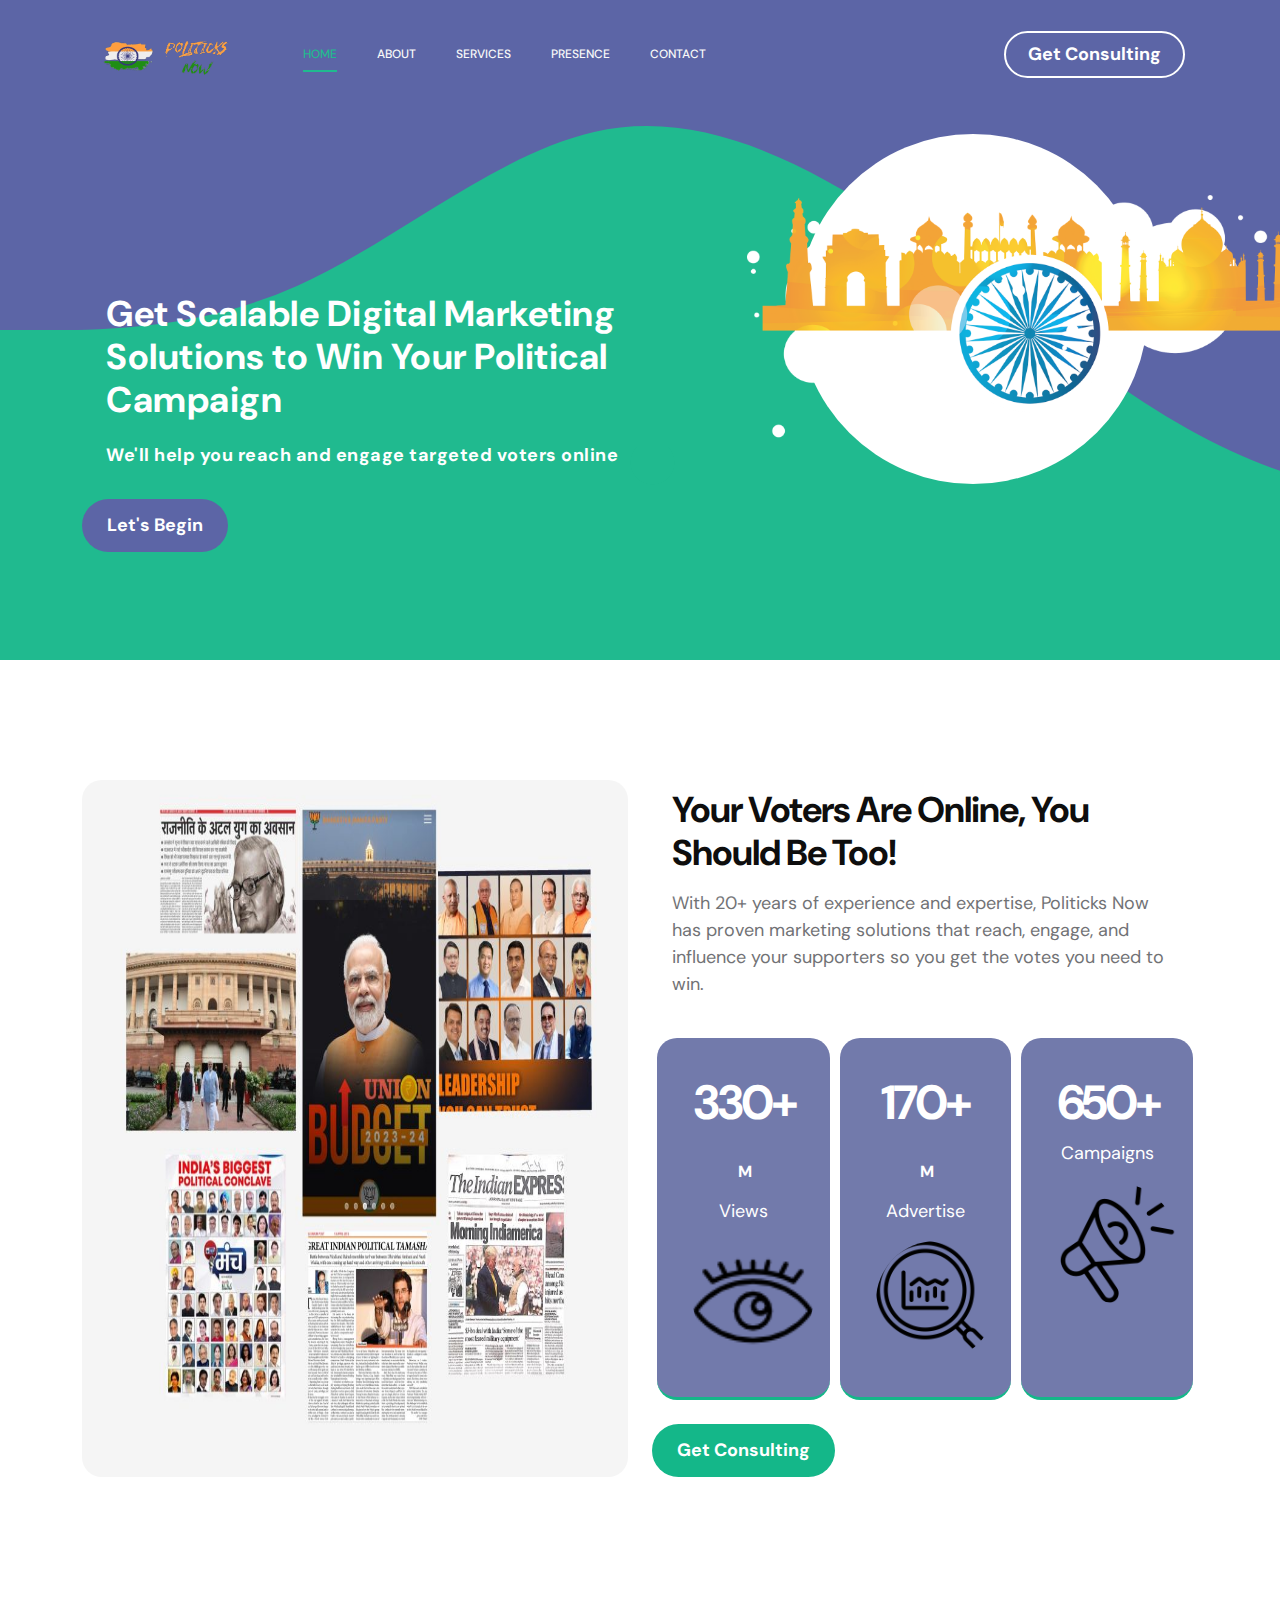
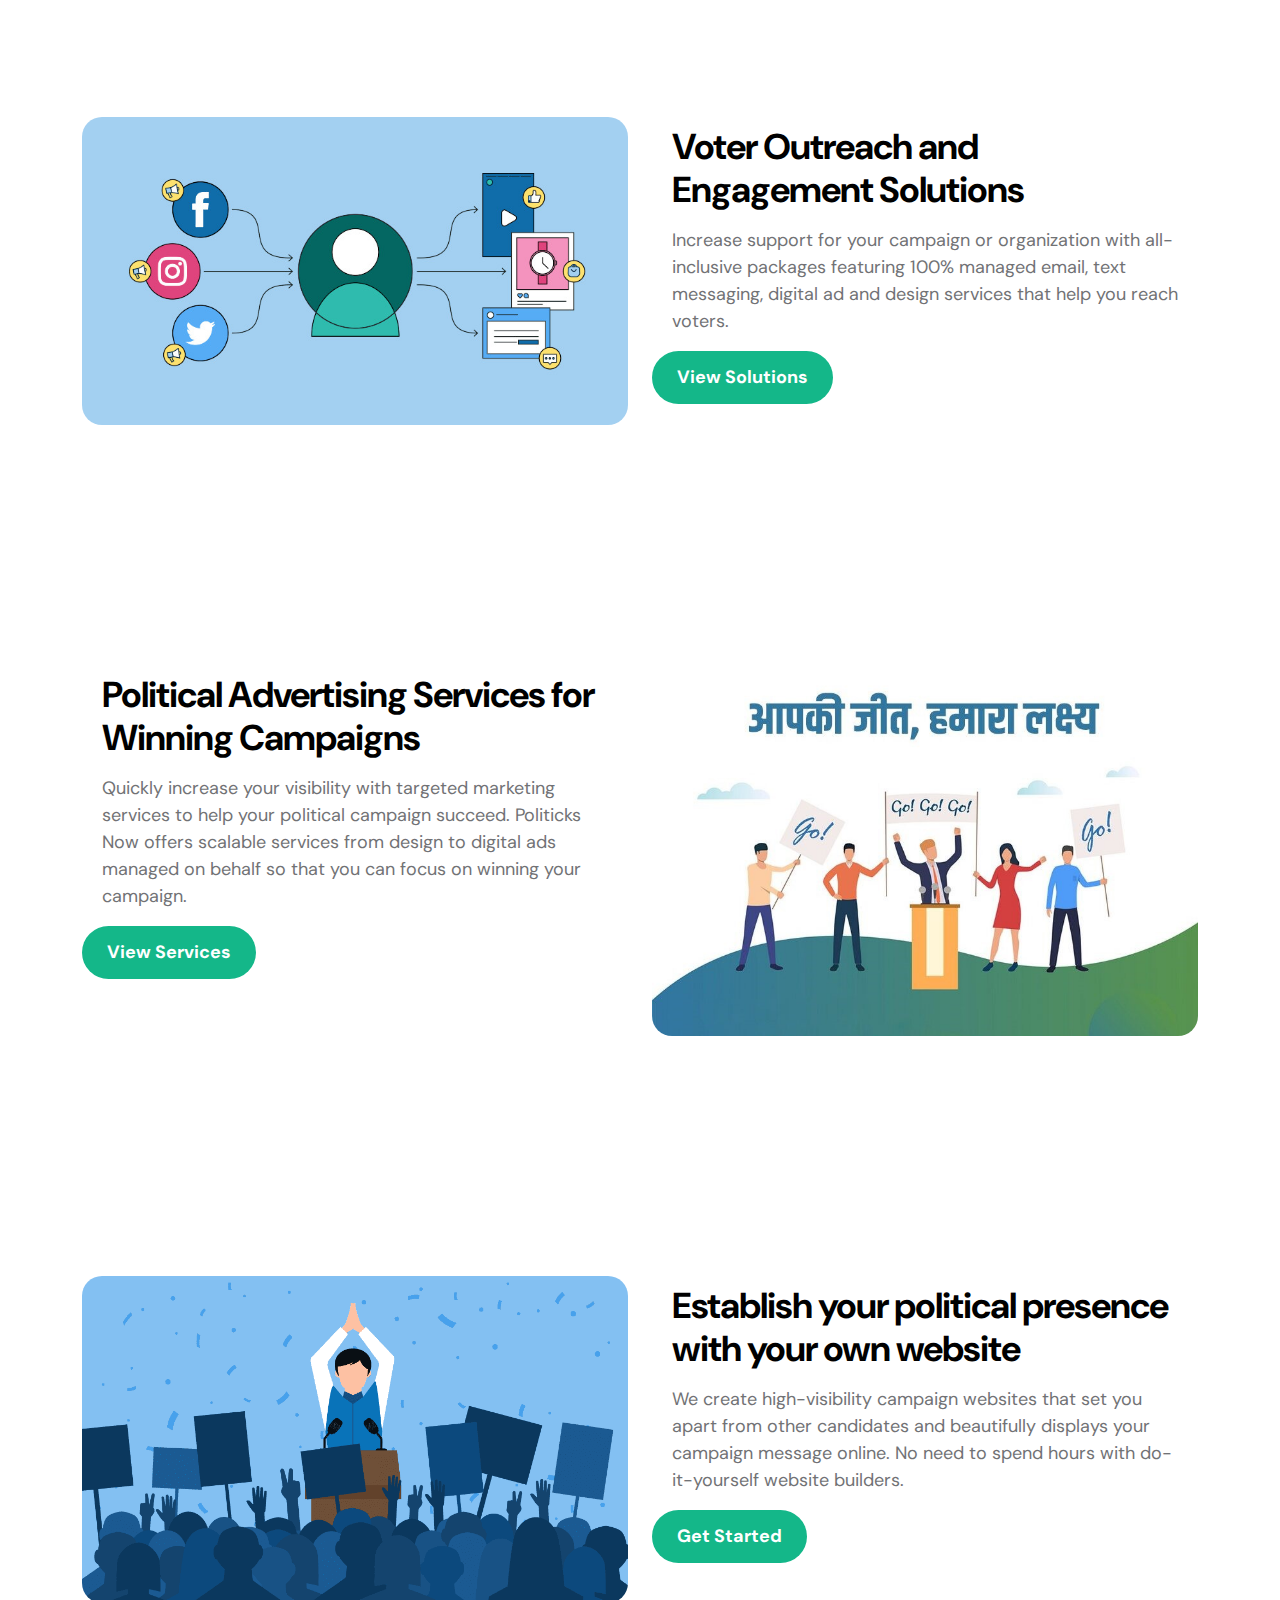
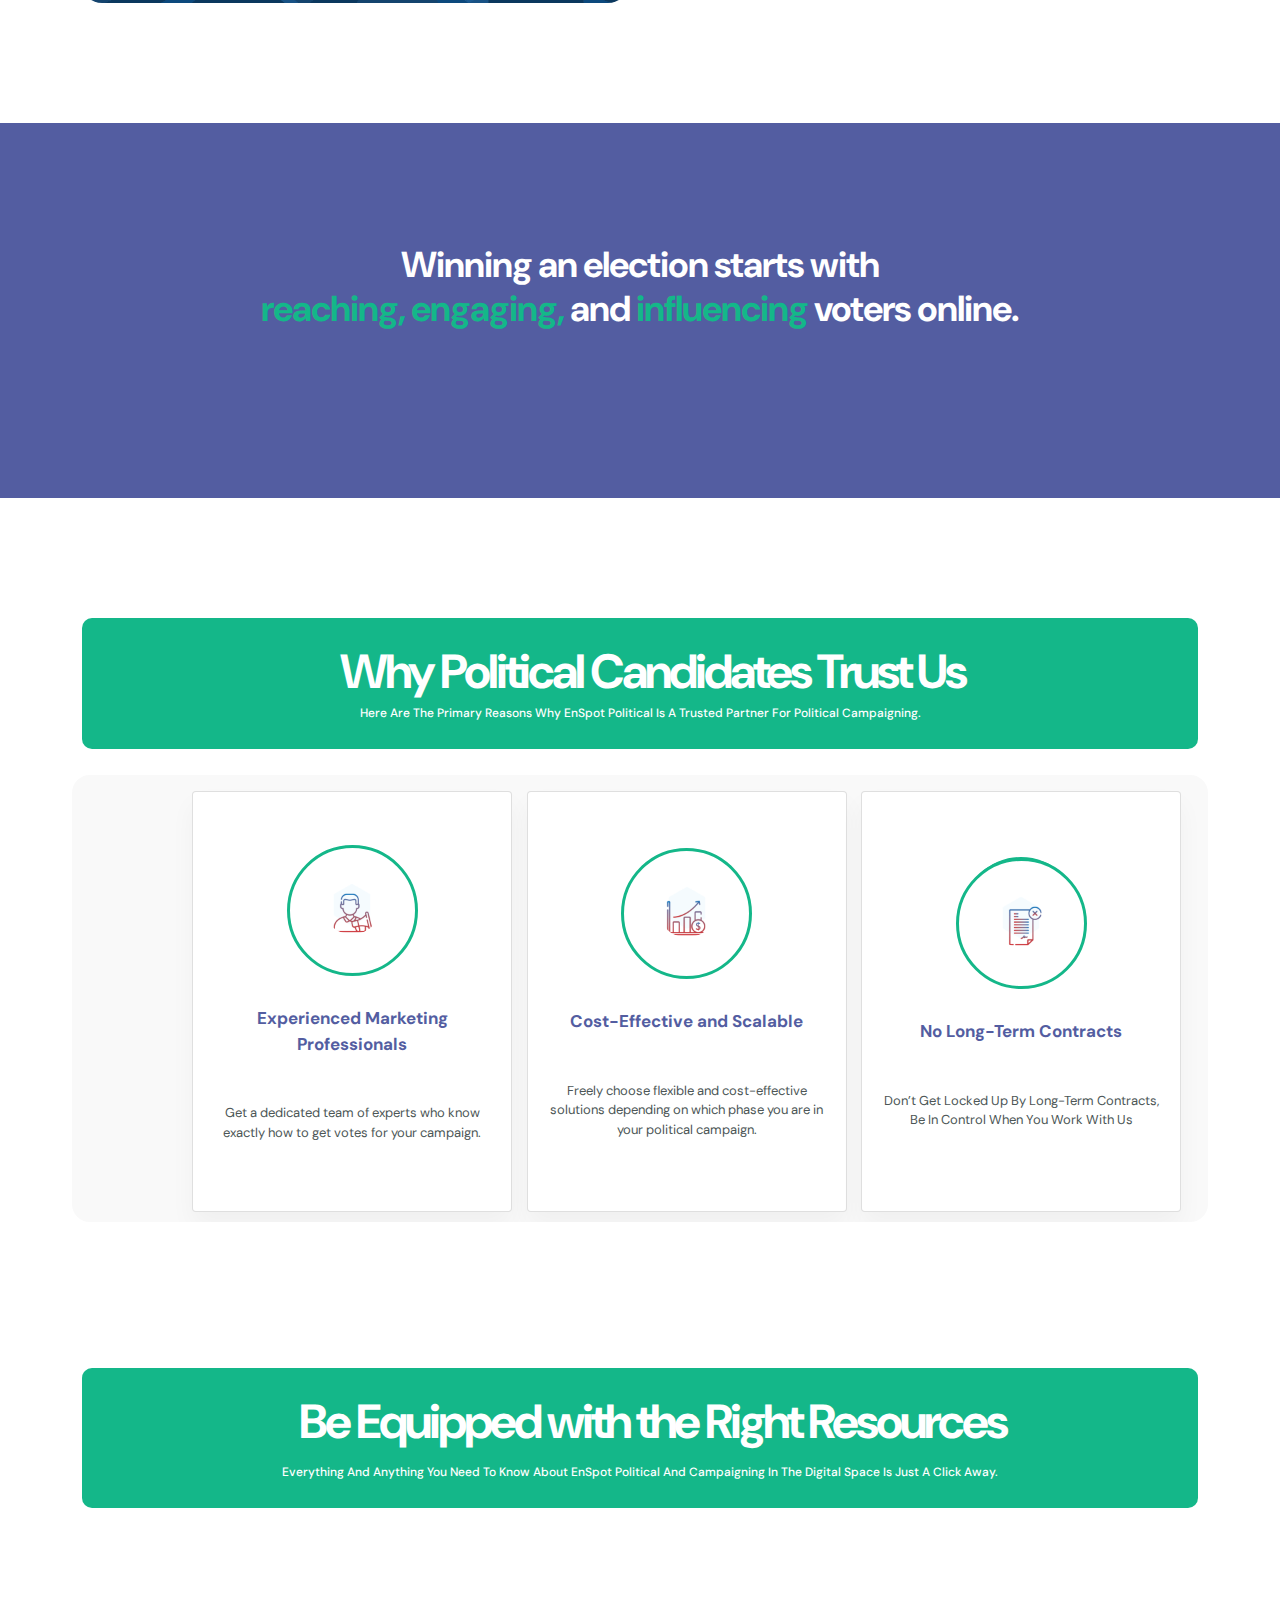
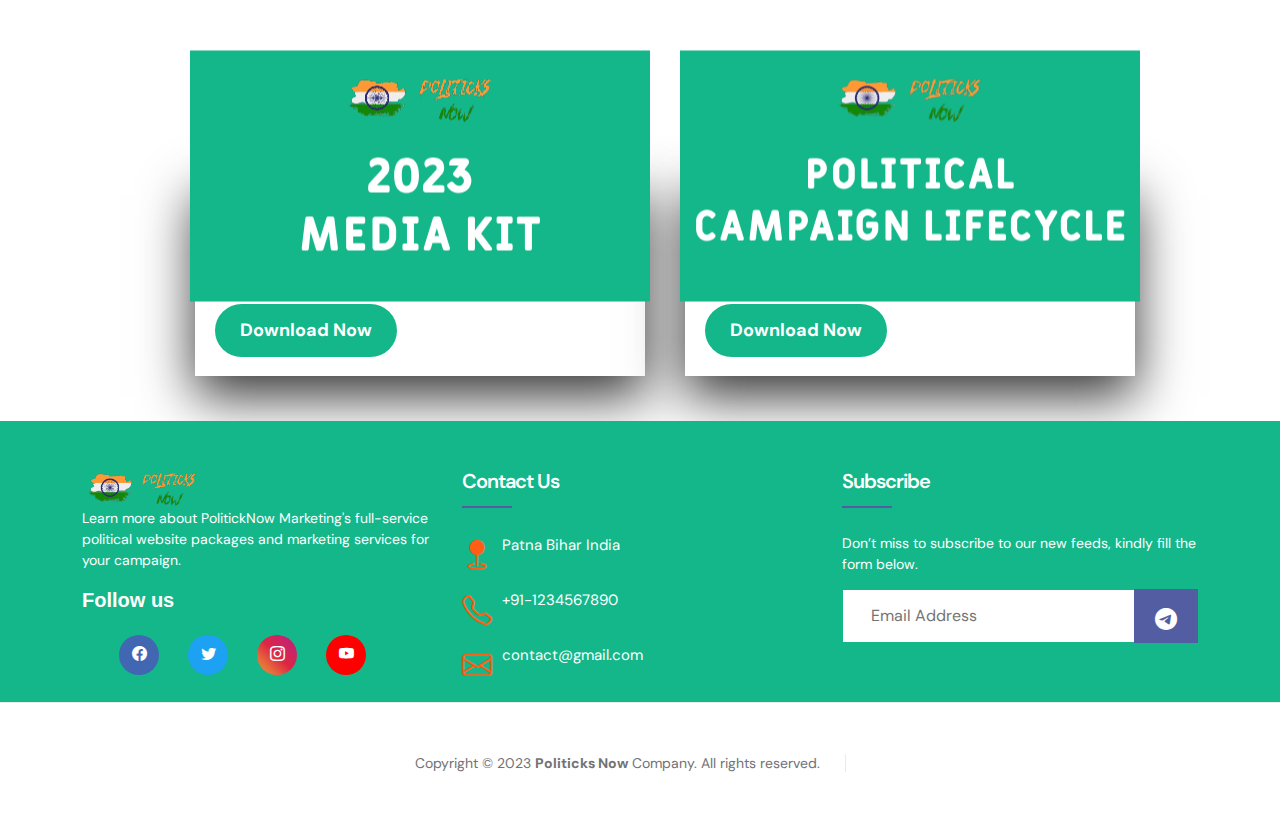
==== commit 140be65c: "Map" ====
--- a/index.html
+++ b/index.html
@@ -69,7 +69,7 @@
                         </li>
 
                         <li class="nav-item">
-                            <a class="nav-link click-scroll" href="#section_4">Portfolio</a>
+                            <a class="nav-link" href="./presence.html" >Presence</a>
                         </li>
 
                         <li class="nav-item">
@@ -254,7 +254,7 @@
                     <div class="row">
 
                         <div class="col-lg-6 col-12">
-                            <img src="images/lalkila.png" class="about-image" alt="" style="width: 100%; height: 100%;">
+                            <img src="images/sectionplay.jpeg" class="about-image" alt="" style="width: 100%; height: 100%;">
                         </div>
 
                         <div class="col-lg-6 col-12 mt-5 mt-lg-0">
@@ -263,28 +263,28 @@
                                 
                                 <h3 class="pt-2 mb-3">Your Voters Are Online, You Should Be Too!</h3>
                                 
-                                <p>With 20+ years of experience and expertise, EnSpot Political has proven marketing solutions that reach, engage, and influence your supporters so you get the votes you need to win.</p>
+                                <p>With 20+ years of experience and expertise, Politicks Now has proven marketing solutions that reach, engage, and influence your supporters so you get the votes you need to win.</p>
                             </div>
                             <div class="section-main">
                                 <div class="section-title-new mb-4">
                                     <h2 class="text-white">330+ <span style="font-size: medium;">M</span></h2>
                                     <p  class="text-white">Views</p>
                                     
-                                    <img src="images/three.png" class="avatar-image img-fluid">
+                                    <img src="images/eye.png" class="avatar-image">
                                 </div>
                                 
                                 <div class="section-title-new mb-4">
                                     <h2 class="text-white">170+ <span style="font-size: medium;">M</span></h2>
                                     <p class="text-white">Advertise</p>
                                     
-                                    <img src="images/three.png" class="avatar-image img-fluid">
+                                    <img src="images/market-research.png" class="avatar-image">
                                 </div>
                                 
                                 <div class="section-title-new mb-4">
                                     <h2 class="text-white">650+</h2>
                                     <p  class="text-white">Campaigns</p>
                                     
-                                    <img src="images/three.png" class="avatar-image img-fluid">
+                                    <img src="images/megaphone.png" class="avatar-image">
                                 </div>
                                 
                             </div>
@@ -316,7 +316,7 @@
 
                         
                         <div class="col-lg-6 col-12">
-                            <img src="images/lalkila.png" class="about-image img-fluid" alt="">
+                            <img src="images/section2.jpg" class="about-image img-fluid" alt="">
                         </div>
                         <div class="col-lg-6 col-12 mt-5 mt-lg-0">
                             <div class="about-thumb">
@@ -363,7 +363,7 @@
                                 </div> -->
 
                                 <h3 class="pt-2 mb-3">Political Advertising Services for Winning Campaigns</h3>
-                                <p>Quickly increase your visibility with targeted marketing services to help your political campaign succeed. EnSpot Political offers scalable services from design to digital ads managed on behalf so that you can focus on winning your campaign.</p>
+                                <p>Quickly increase your visibility with targeted marketing services to help your political campaign succeed. Politicks Now offers scalable services from design to digital ads managed on behalf so that you can focus on winning your campaign.</p>
                                 </p>
                             </div>
                             <div class="d-flex align-items-center">
@@ -375,7 +375,7 @@
                         </div>
 
                         <div class="col-lg-6 col-12">
-                            <img src="images/lalkila.png" class="about-image img-fluid" alt="">
+                            <img src="images/section3.jpeg" class="about-image img-fluid" alt="">
                         </div>
 
                     </div>
@@ -390,7 +390,7 @@
 
                         
                         <div class="col-lg-6 col-12">
-                            <img src="images/lalkila.png" class="about-image img-fluid" alt="">
+                            <img src="images/section4.png" class="about-image img-fluid" alt="">
                         </div>
                         <div class="col-lg-6 col-12 mt-5 mt-lg-0">
                             <div class="about-thumb">
@@ -773,11 +773,13 @@
                             <a class="card education" href="#">
                                  <div class="overlay"></div>
                               <div class="circle">
-                                <img src="images/no_contract.png" class="projects-image " alt="">
+                                <img src="images/marketing.png" class="projects-image " alt="">
                             
                               </div>
-                              <p style="font-weight: bold; color: #535da1;;">No Long-Term Contracts</p>
-                              <p style="text-align: center; font-size: small;" >Don’t Get Locked Up By Long-Term Contracts, Be In Control When You Work With Us</p>
+                              <p style="font-weight: bold; color: #535da1; text-align: center;;">Experienced Marketing Professionals</p>
+                              <p style="text-align: center; font-size: small;" >Get a dedicated team of experts who know exactly how to get votes for your campaign.
+
+                              </p>
                             </a>
                             
                             </div>
@@ -786,11 +788,13 @@
                                 <a class="card education" href="#">
                                      <div class="overlay"></div>
                                   <div class="circle">
-                                    <img src="images/no_contract.png" class="projects-image " alt="">
+                                    <img src="images/cost_effective.png" class="projects-image " alt="">
                                 
                                   </div>
-                                  <p style="font-weight: bold; color: #535da1;;">No Long-Term Contracts</p>
-                                  <p style="text-align: center; font-size: small;" >Don’t Get Locked Up By Long-Term Contracts, Be In Control When You Work With Us</p>
+                                  <p style="font-weight: bold; color: #535da1; text-align: center;;">Cost-Effective and Scalable</p>
+                                  <p style="text-align: center; font-size: small;" >Freely choose flexible and cost-effective solutions depending on which phase you are in your political campaign.
+
+                                  </p>
                                 </a>
                                 
                                 </div>
@@ -911,9 +915,13 @@
             <div class="face face2">
                 <div class="contents">
                     <h3>
-                        <a href="https://www.linkedin.com/in/adamdipinto/" target="_blank">_adamdipinto</a>
+                        <!-- <a href="https://www.linkedin.com/in/adamdipinto/" target="_blank">2023 Media Kit</a> -->
                     </h3>
-                    <p>This is where I network and build my professional protfolio.</p>
+                    <p>Find out more about our services and learn about our winning solutions.</p>
+                    
+                    <a class="custom-btn btn" href="#section_5">
+                        <span class="text-white"> Download Now</span>
+                    </a>
                 </div>
             </div>
         </div>
@@ -928,9 +936,13 @@
             <div class="face face2">
                 <div class="contents">
                     <h3>
-                        <a href="https://twitter.com/AdamDipinto" target="_blank">@AdamDipinto</a>
+                        <!-- <a href="https://twitter.com/AdamDipinto" target="_blank">Political Campaign LifeCycle</a> -->
                     </h3>
-                    <p>This is where I read news and network with different social groups.</p>
+                    <p>Discover what marketing services are recommended in each phase of politics </p>
+                    
+                    <a class="custom-btn btn"  href="#section_5">
+                        <span class="text-white"> Download Now</span>
+                    </a>
                 </div>
             </div>
         </div>
@@ -983,7 +995,7 @@
                                         <a href="index.html"><img src="/images/logo.png" class="img-fluid" alt="logo"></a>
                                     </div>
                                     <div class="footer-text">
-                                        <p class="text-white">Learn more about EnSpot Marketing's full-service political website packages and marketing services for your campaign.                                        </p>
+                                        <p class="text-white">Learn more about PolitickNow Marketing's full-service political website packages and marketing services for your campaign.                                        </p>
                                     </div>
                                     <div class="footer-social-icon">
                                         <span>Follow us</span>
--- a/css/style.css
+++ b/css/style.css
@@ -720,16 +720,17 @@
   transform: translateY(0px);
 }
 
-.containers .cards .face.face1 .content {
+.containers .cards .face.face1 .contents {
+  margin-top: 2px;
   opacity: 1;
   transition: 0.5s;
 }
 
-.containers .cards:hover .face.face1 .content {
+.containers .cards:hover .face.face1 .contents {
   opacity: 1;
 }
 
-.containers .cards .face.face1 .content i{
+.containers .cards .face.face1 .contents i{
   max-width: 100px;
 }
 
@@ -742,17 +743,17 @@
   padding: 20px;
   box-sizing: border-box;
   box-shadow: 0 20px 50px rgba(0,0,0,0.8);
-  transform: translateY(-100px);
+  /* transform: translateY(-100px); */
 }
 
 .containers .cards:hover .face.face2{
   transform: translateY(0);
 }
 
-.containers .cards .face.face2 .content p {
-  margin: 0;
+.containers .cards .face.face2 .contents p {
+  margin-top: 40px;
   padding: 0;
-  text-align: center;
+  /* text-align: center; */
   color: #414141;
 }
 
--- a/css/templatemo-first-portfolio-style.css
+++ b/css/templatemo-first-portfolio-style.css
@@ -157,8 +157,8 @@
 -----------------------------------------*/
 .avatar-image {
   border-radius: var(--border-radius-large);
-  width: 160px;
-  height: 160px;
+  width: 120px;
+  height: 120px;
   object-fit: contain;
 }
 
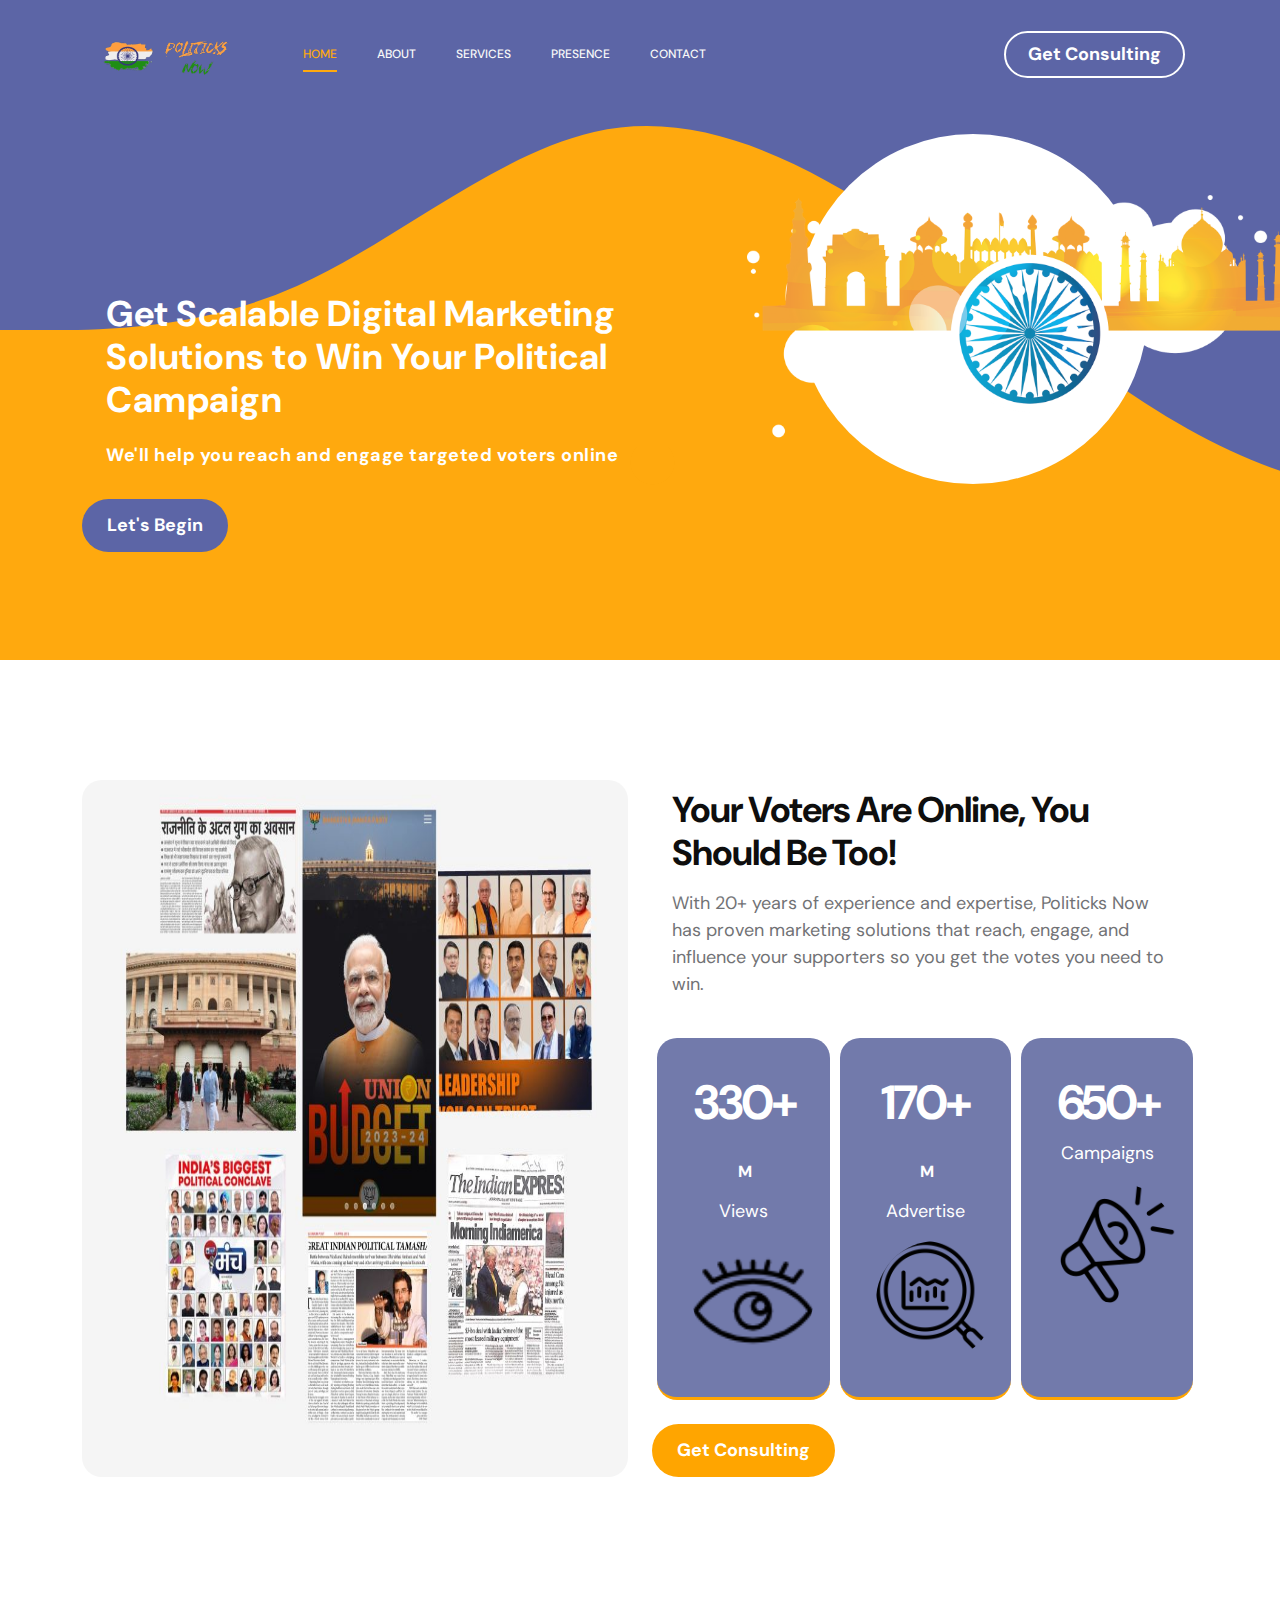
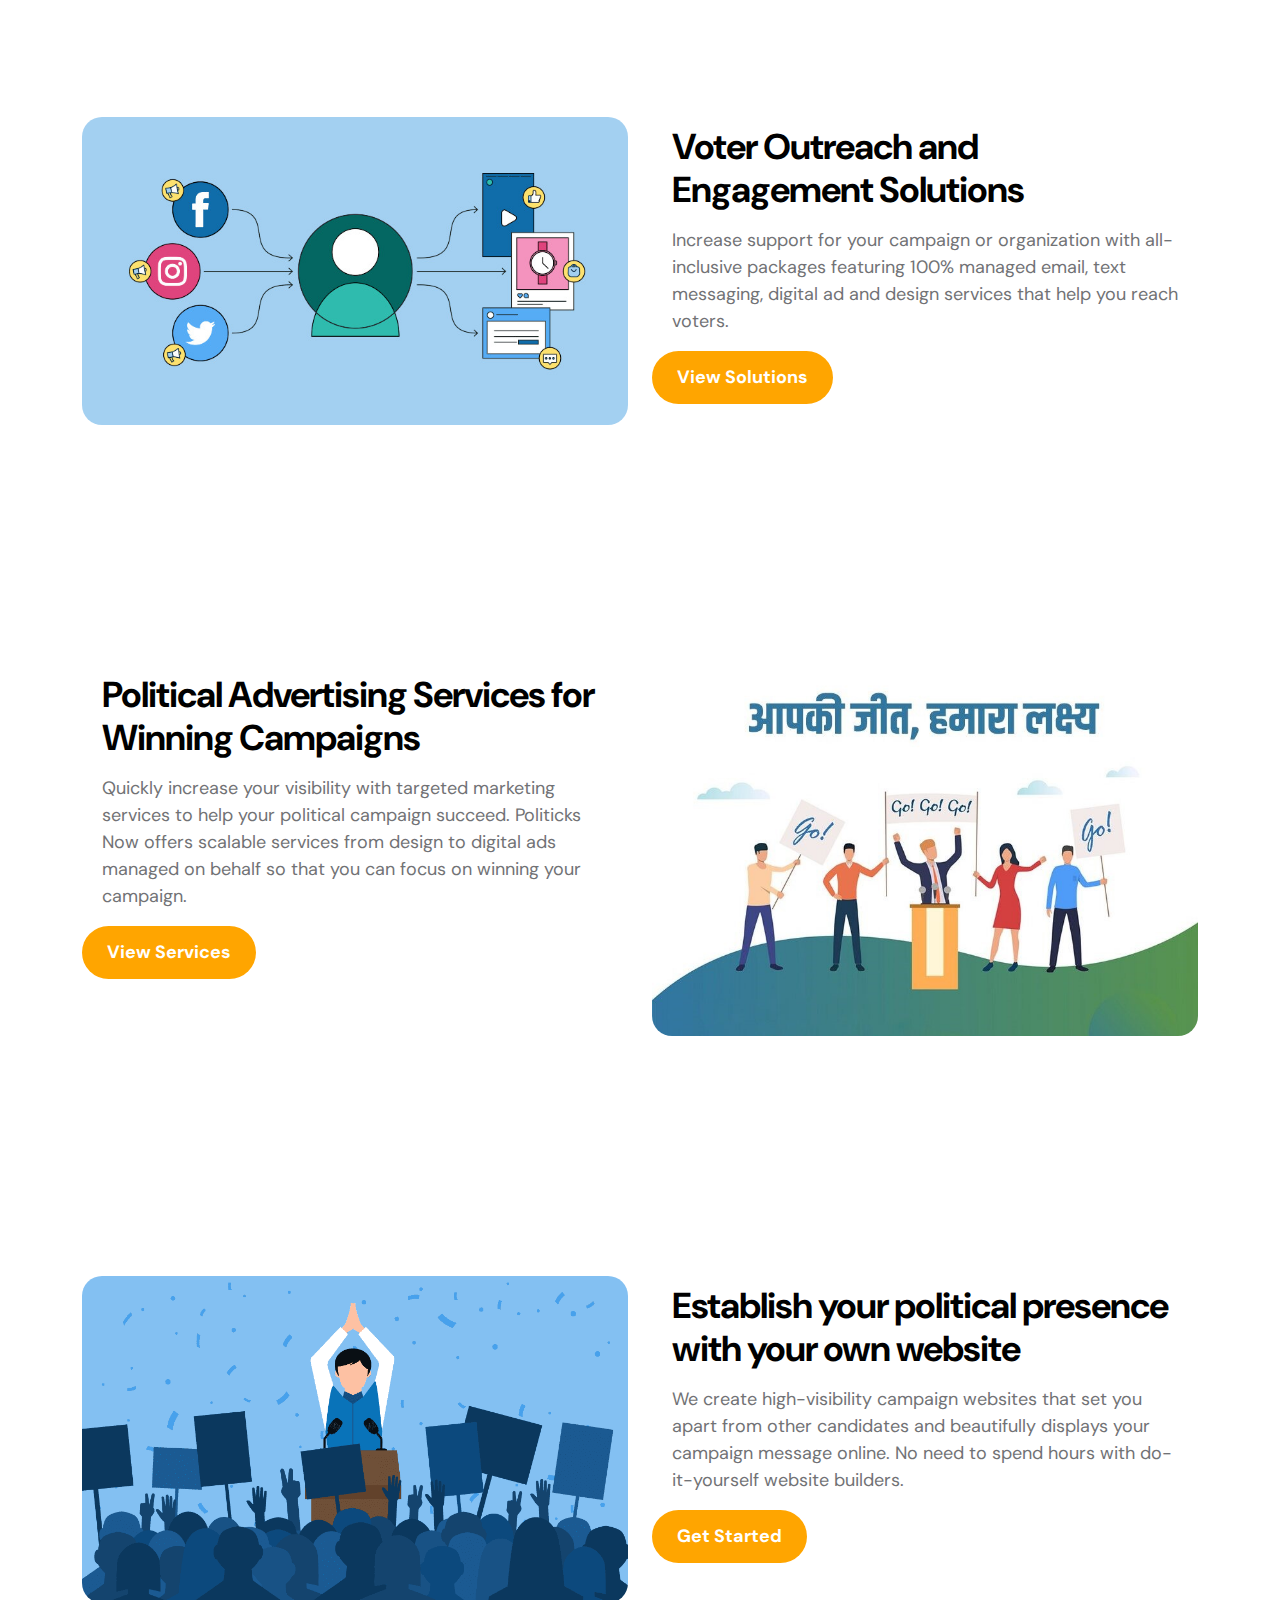
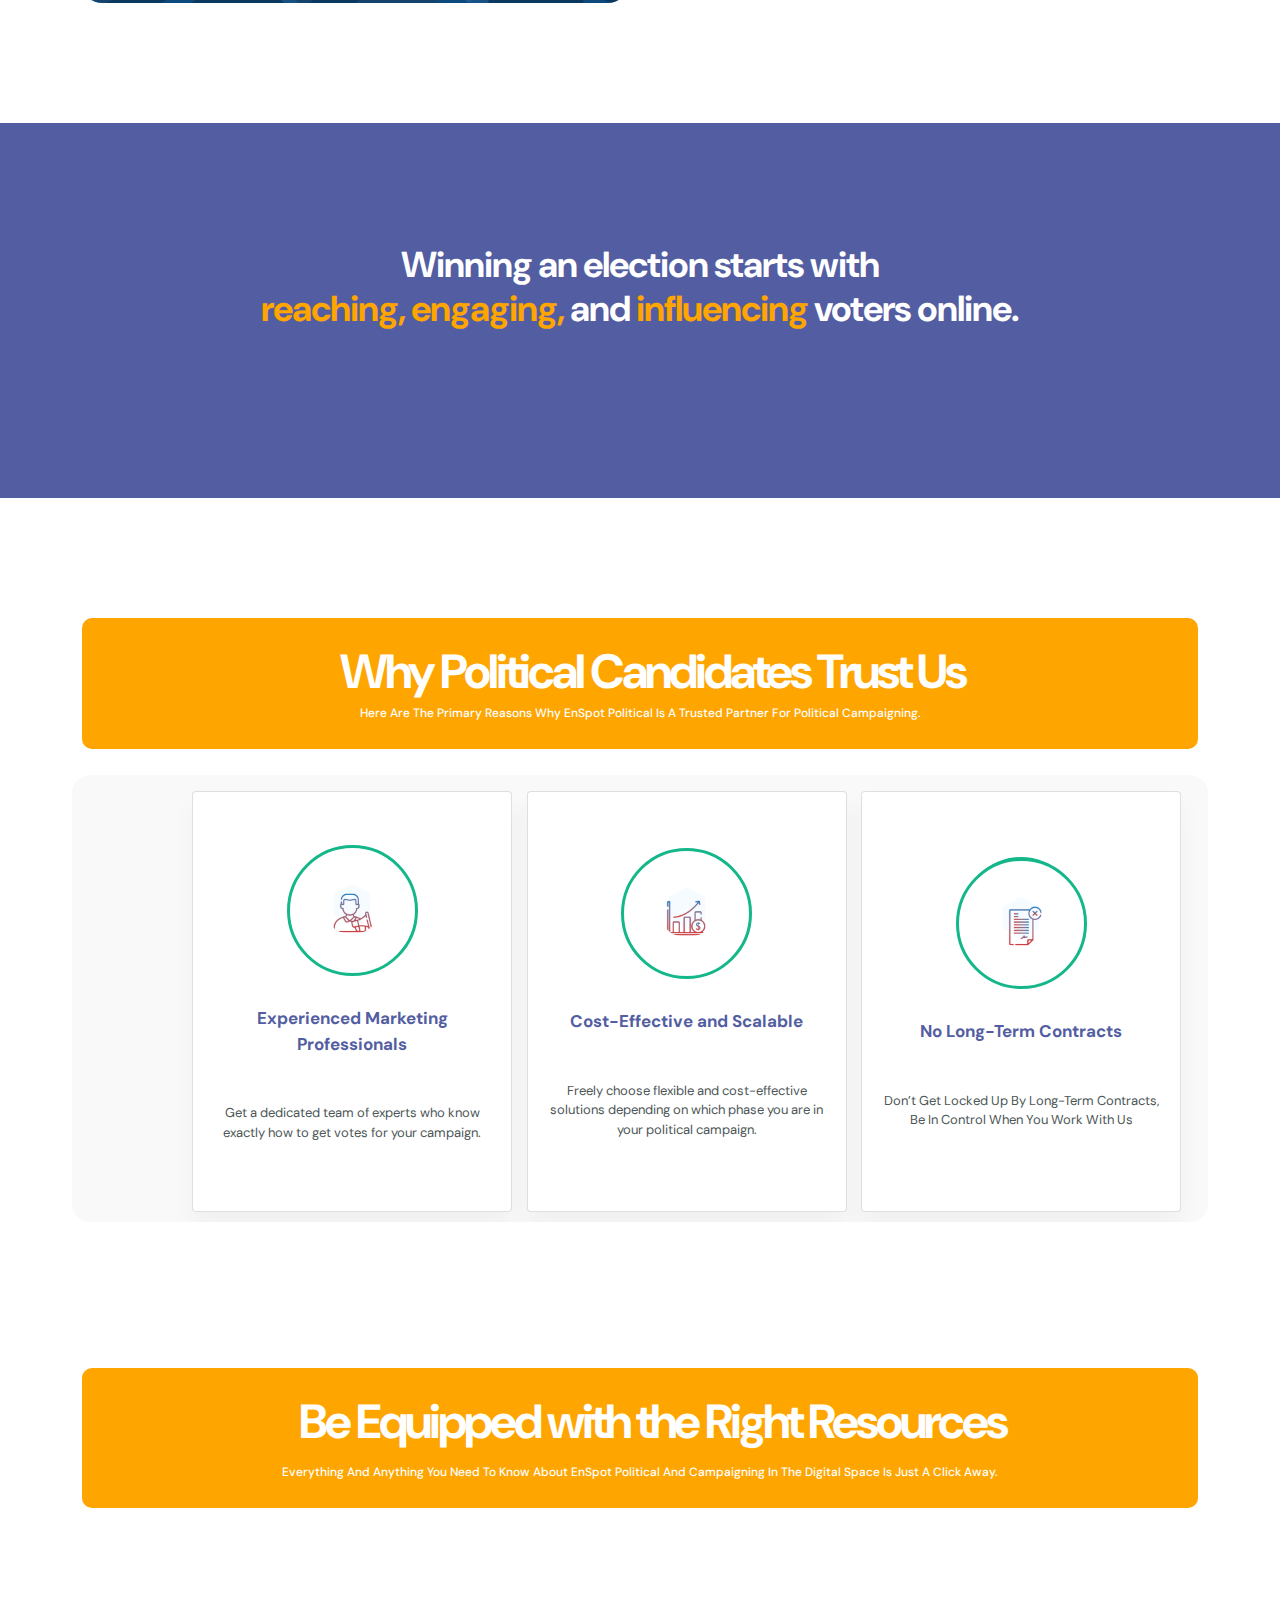
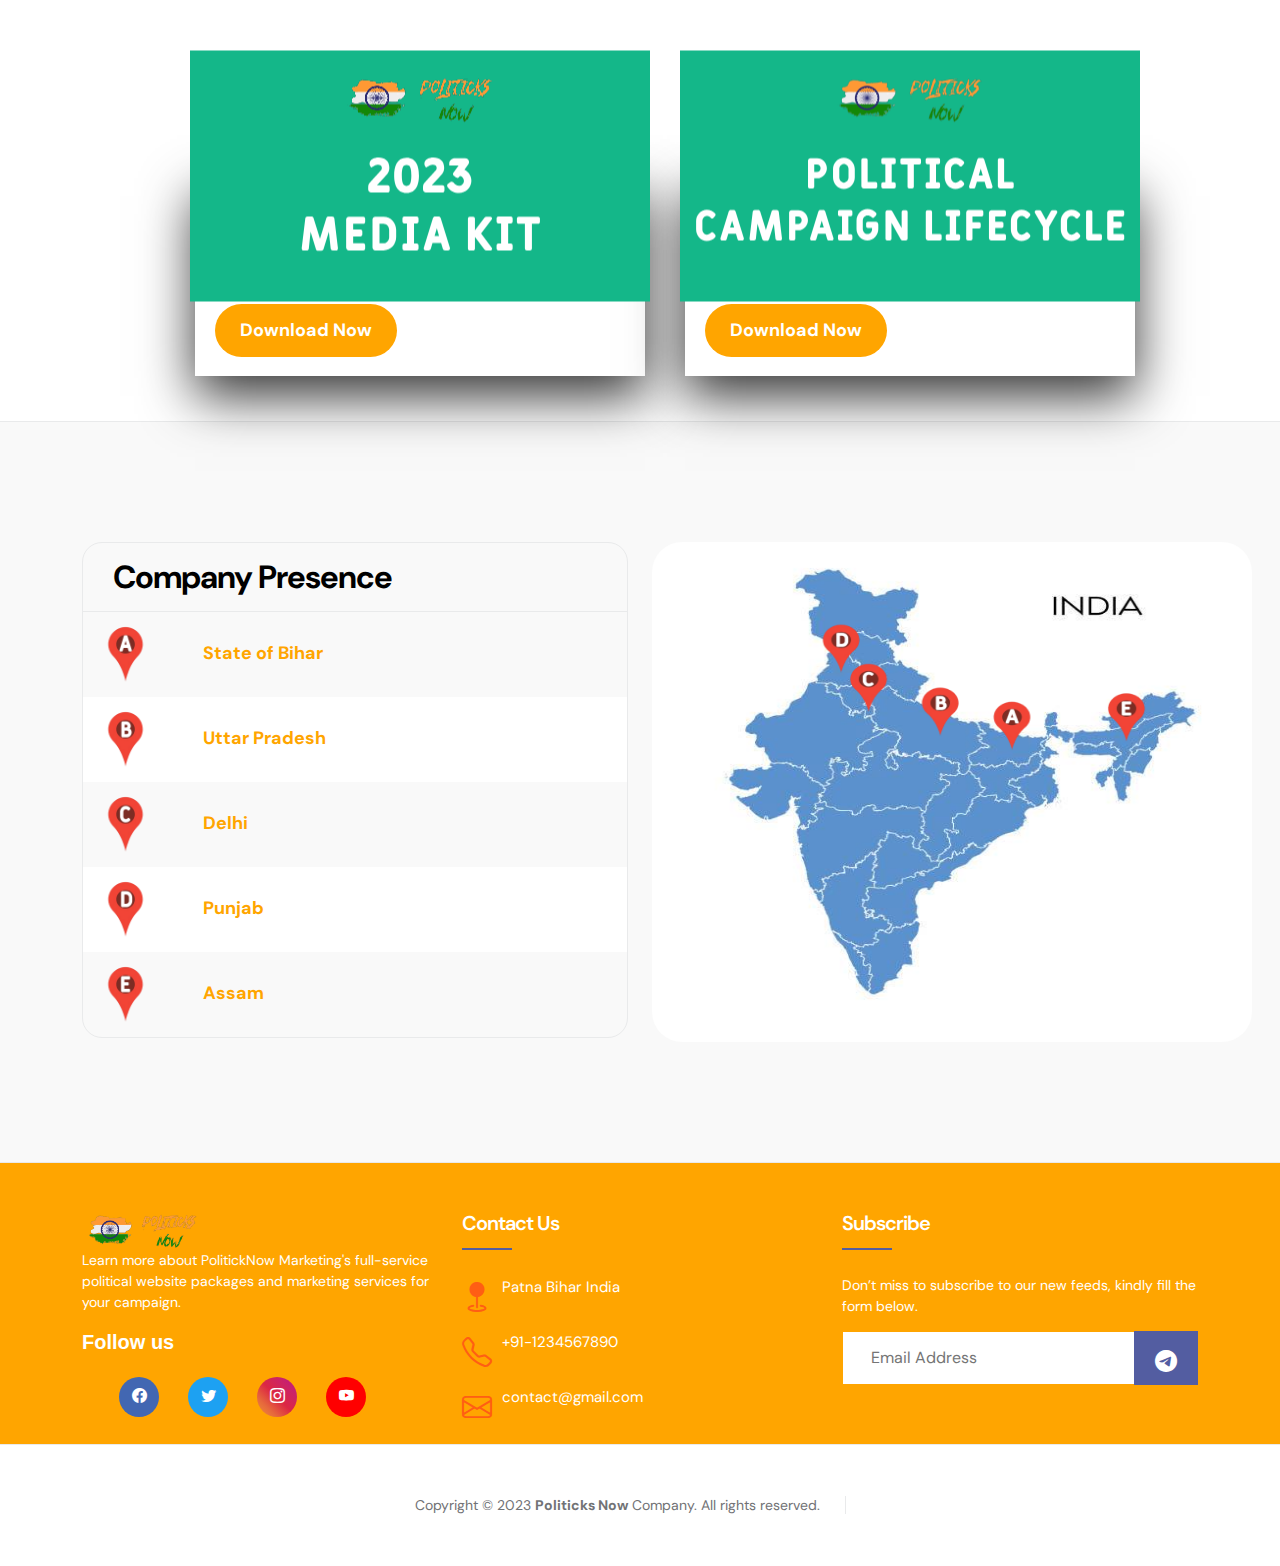
==== commit 7eb25ad8: "Color Change" ====
--- a/index.html
+++ b/index.html
@@ -882,6 +882,10 @@
 
 
 
+            
+
+
+
 
             <section class="projects" id="section_4">
                 <div class="container">
@@ -953,6 +957,86 @@
             </section>
  
 
+            <section class="featured section-padding">
+                <div class="container">
+                    <div class="row">
+
+                        <div class="col-lg-6 col-12">
+                            <div class="profile-thumb">
+                                <div class="profile-title">
+                                    <h4 class="mb-0">Company Presence</h4>
+                                </div>
+
+                                <div class="profile-body">
+                                    <p>
+                                        <img src="images/a.png" style="height:85px;"> 
+                                        <span class="profile-small-title" style="color: orange;">State of Bihar</span>
+                                        <!-- <span>Joshua Morgan</span> -->
+                                    </p>
+                                    <p>
+                                        <img src="images/b.png" style="height:85px;"> 
+                                        <span class="profile-small-title" style="color: orange;">Uttar Pradesh</span>
+                                        <!-- <span>Joshua Morgan</span> -->
+                                    </p>
+                                    <p>
+                                        <img src="images/c.png" style="height:85px;"> 
+                                        <span class="profile-small-title" style="color: orange;">Delhi</span>
+                                        <!-- <span>Joshua Morgan</span> -->
+                                    </p>
+                                    <p>
+                                        <img src="images/d.png" style="height:85px;"> 
+                                        <span class="profile-small-title" style="color: orange;">Punjab</span>
+                                        <!-- <span>Joshua Morgan</span> -->
+                                    </p>
+                                    <p>
+                                        <img src="images/e.png" style="height:85px;"> 
+                                        <span class="profile-small-title" style="color: orange;">Assam</span>
+                                        <!-- <span>Joshua Morgan</span> -->
+                                    </p>
+
+
+                                </div>
+                            </div>
+                        </div>
+
+                        <div class="col-lg-6 col-12 mt-5 mt-lg-0">
+                            <div class="col-lg-6 col-12">
+                                <img src="images/map.png" style="height: 500px; width: 600px; border-radius:30px ;">
+                            </div>
+                            <!-- <div class="about-thumb">
+                                <div class="row">
+                                    <div class="col-lg-6 col-6 featured-border-bottom py-2">
+                                        <strong class="featured-numbers">20+</strong>
+
+                                        <p class="featured-text">Years of Experiences</p>
+                                    </div>
+
+                                    <div class="col-lg-6 col-6 featured-border-start featured-border-bottom ps-5 py-2">
+                                        <strong class="featured-numbers">245</strong>
+
+                                        <p class="featured-text">Happy Customers</p>
+                                    </div>
+
+                                    <div class="col-lg-6 col-6 pt-4">
+                                        <strong class="featured-numbers">640</strong>
+
+                                        <p class="featured-text">Project Finished</p>
+                                    </div>
+
+                                    <div class="col-lg-6 col-6 featured-border-start ps-5 pt-4">
+                                        <strong class="featured-numbers">72+</strong>
+
+                                        <p class="featured-text">Digital Awards</p>
+                                    </div>
+                                </div>
+                            </div> -->
+                        </div>
+
+                    </div>
+                </div>
+            </section>
+
+
 
             <footer class="footer-section">
                 <div class="container">
--- a/css/style.css
+++ b/css/style.css
@@ -283,7 +283,7 @@
   }
 
   .footer-section {
-    background: var(--secondary-color);
+    background: orange;
     position: relative;
   }
   .footer-cta {
--- a/css/templatemo-first-portfolio-style.css
+++ b/css/templatemo-first-portfolio-style.css
@@ -6,14 +6,14 @@
 
 */
 
-
+/* #14B789; */
 /*---------------------------------------
   CUSTOM PROPERTIES ( VARIABLES )             
 -----------------------------------------*/
 :root {
   --white-color:                  #ffffff;
   --primary-color:                #535da1;
-  --secondary-color:              #14B789;
+  --secondary-color:              #FFA500; 
   --section-bg-color:             #f9f9f9;
   --dark-color:                   #000000;
   --p-color:                      #717275;
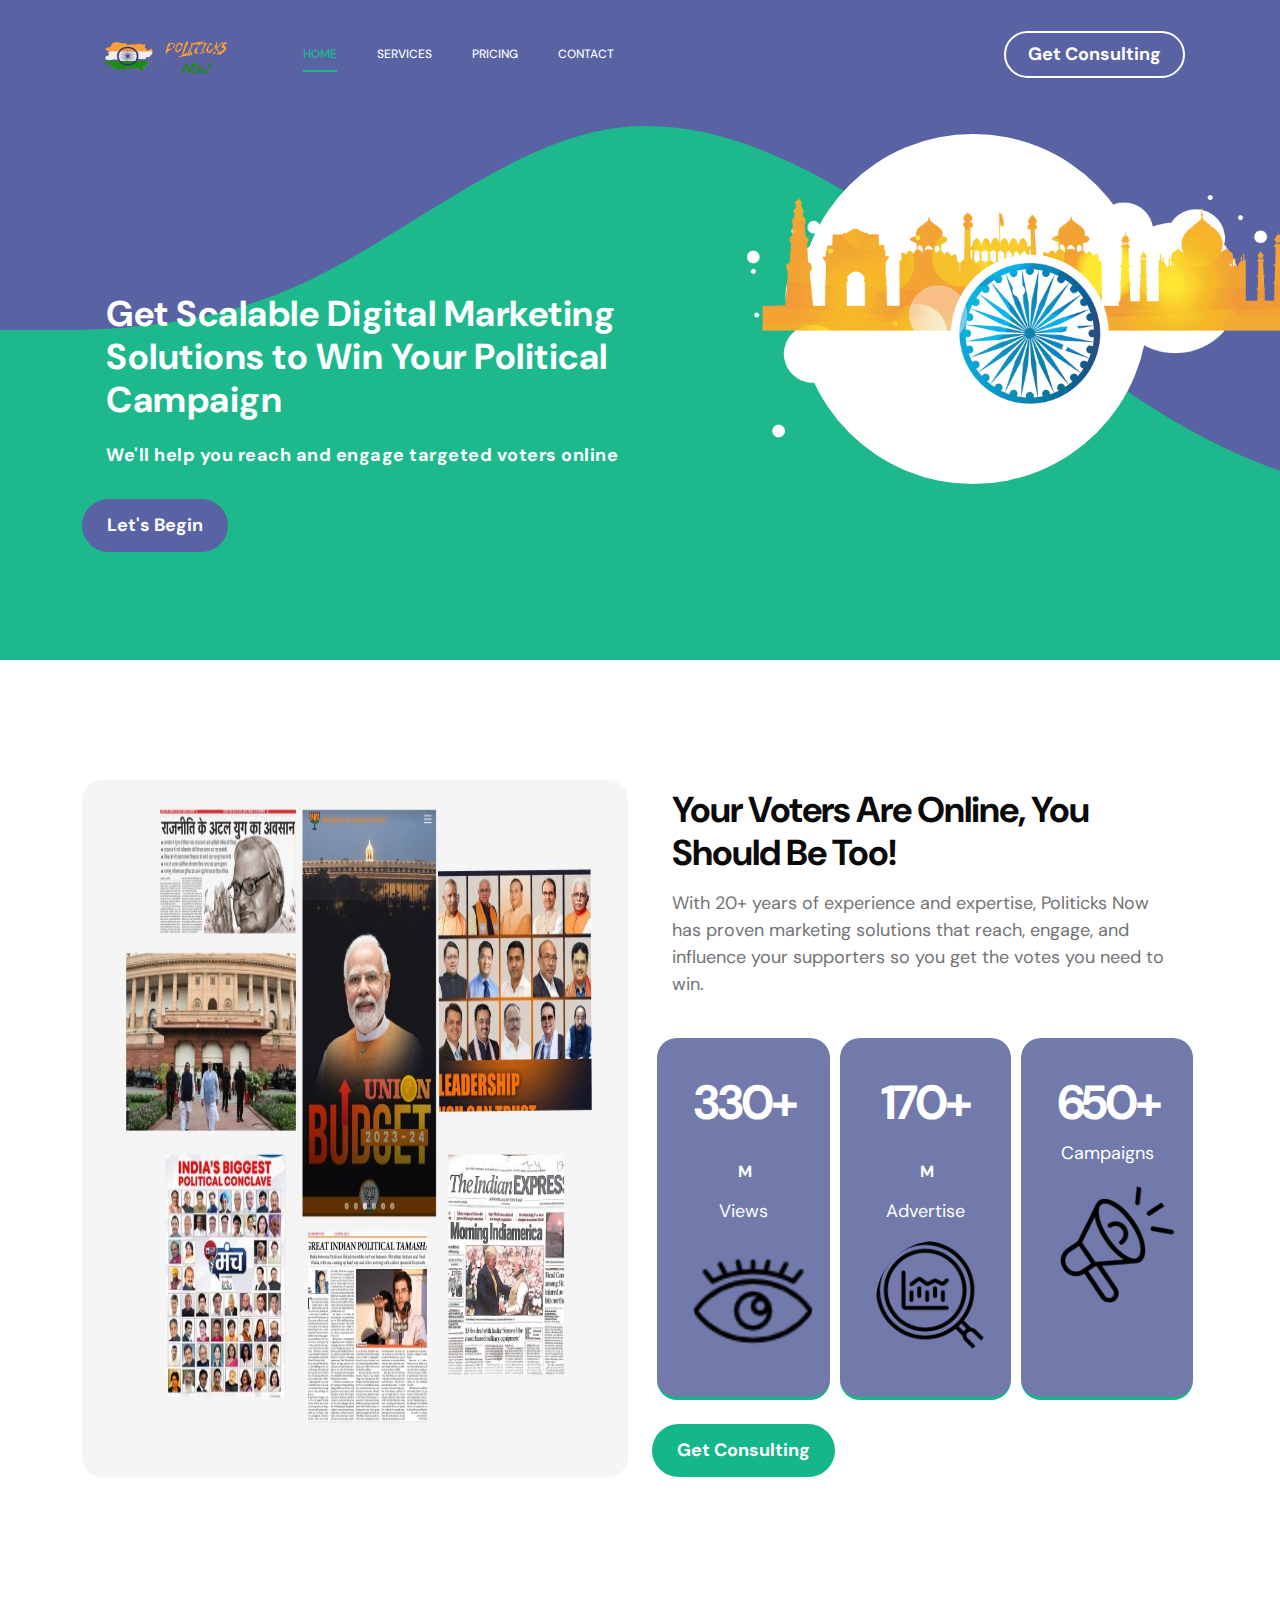
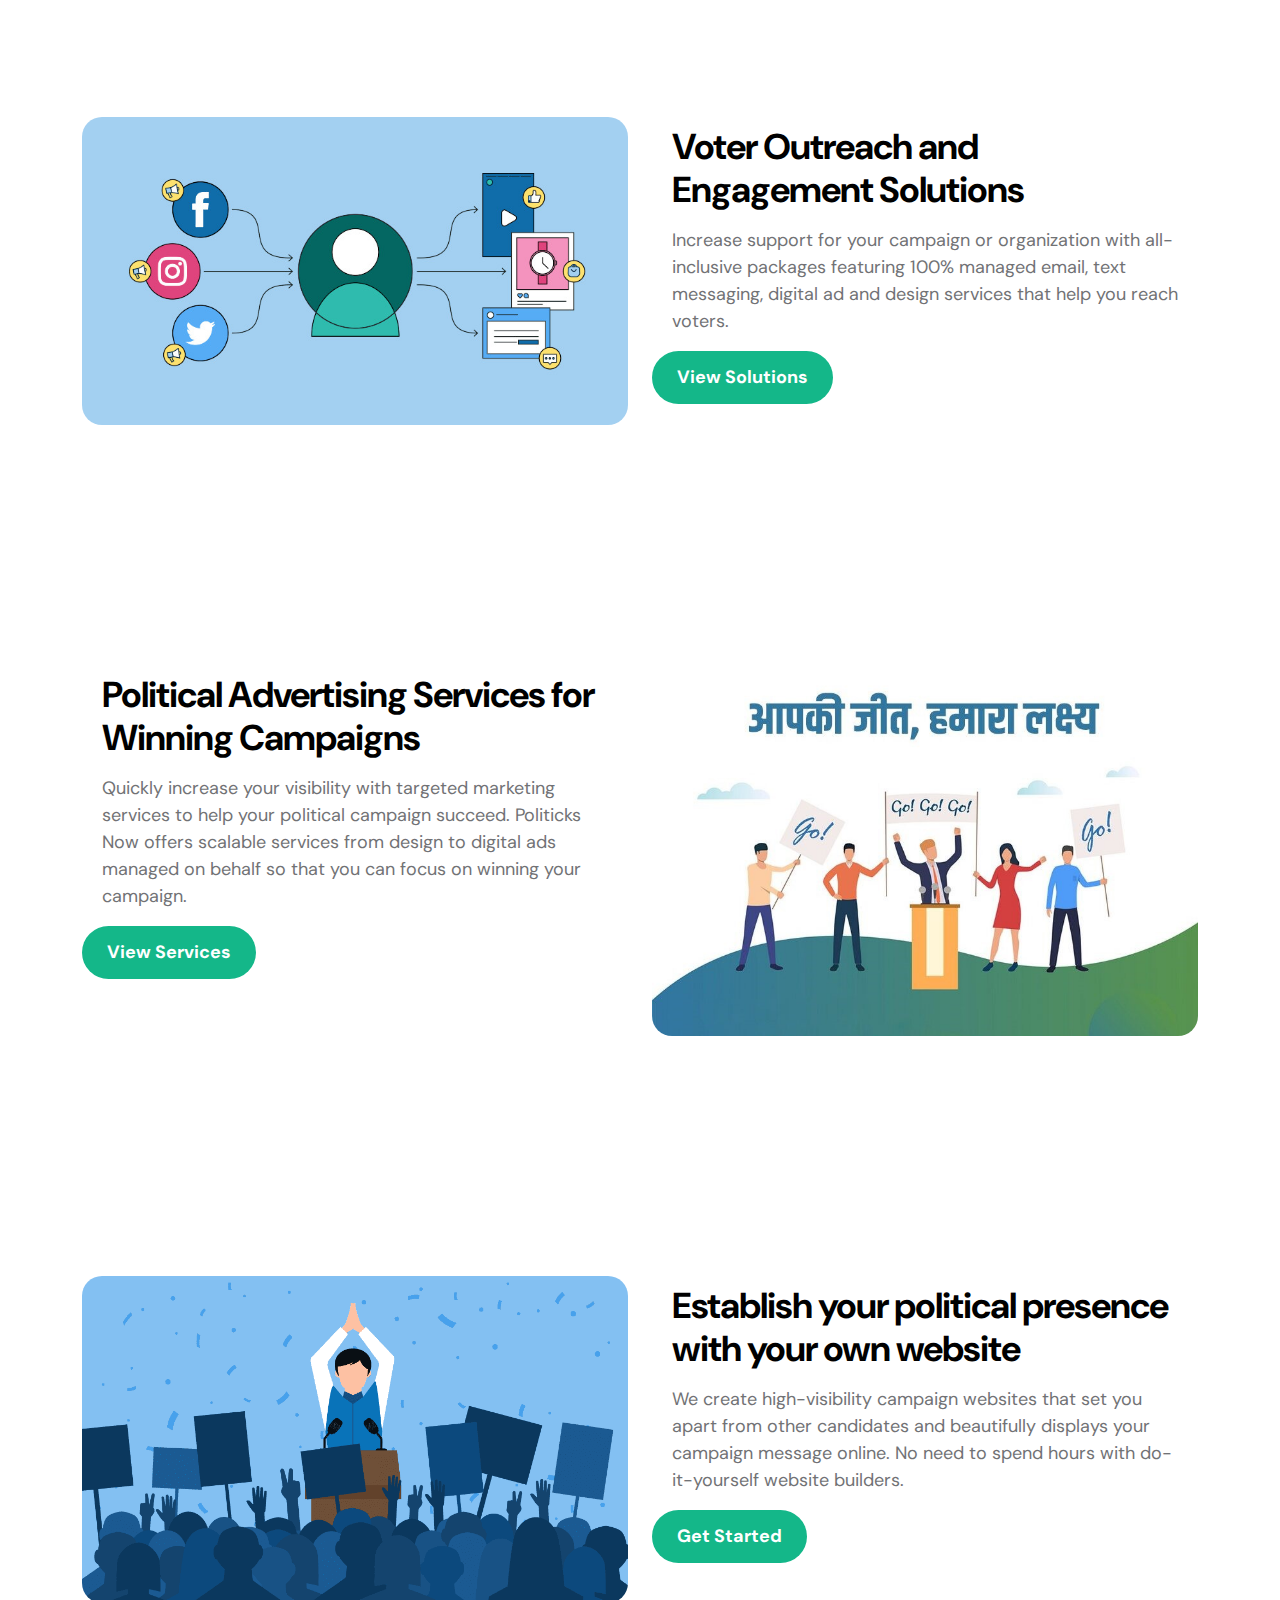
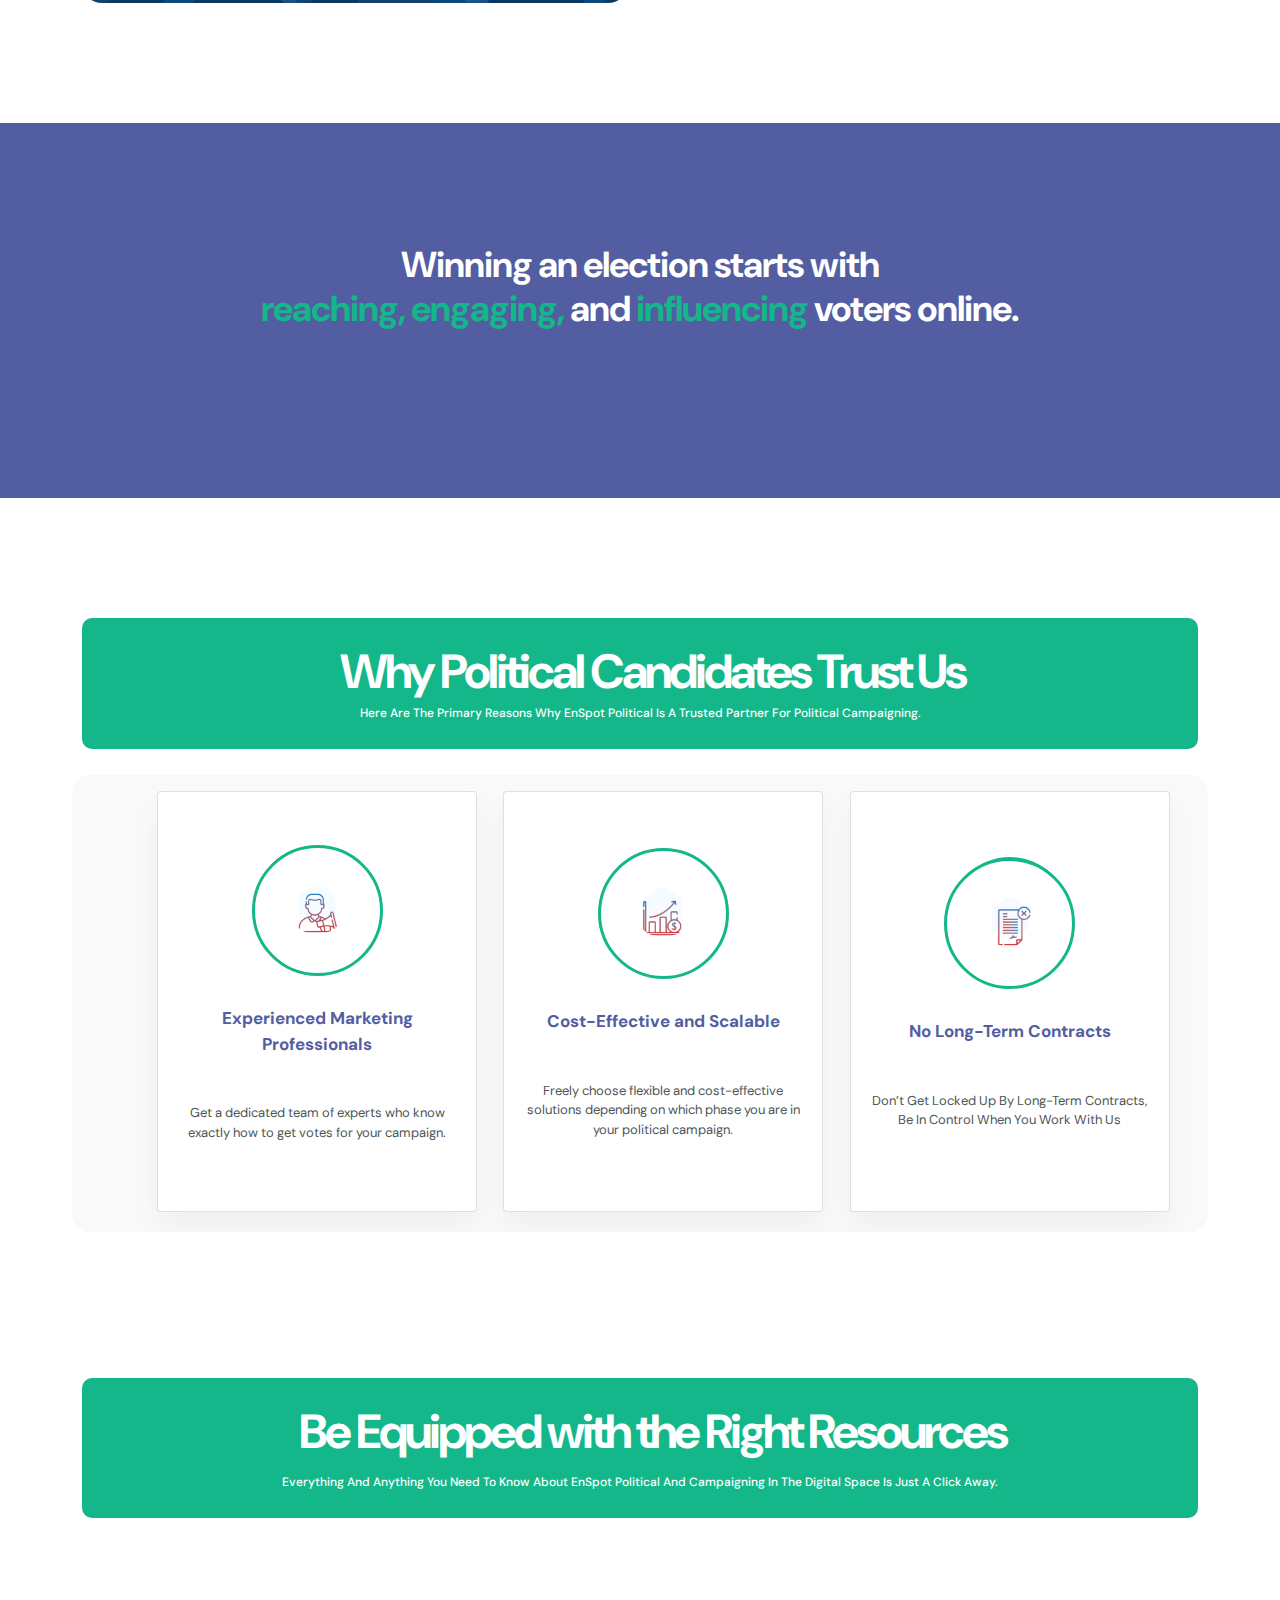
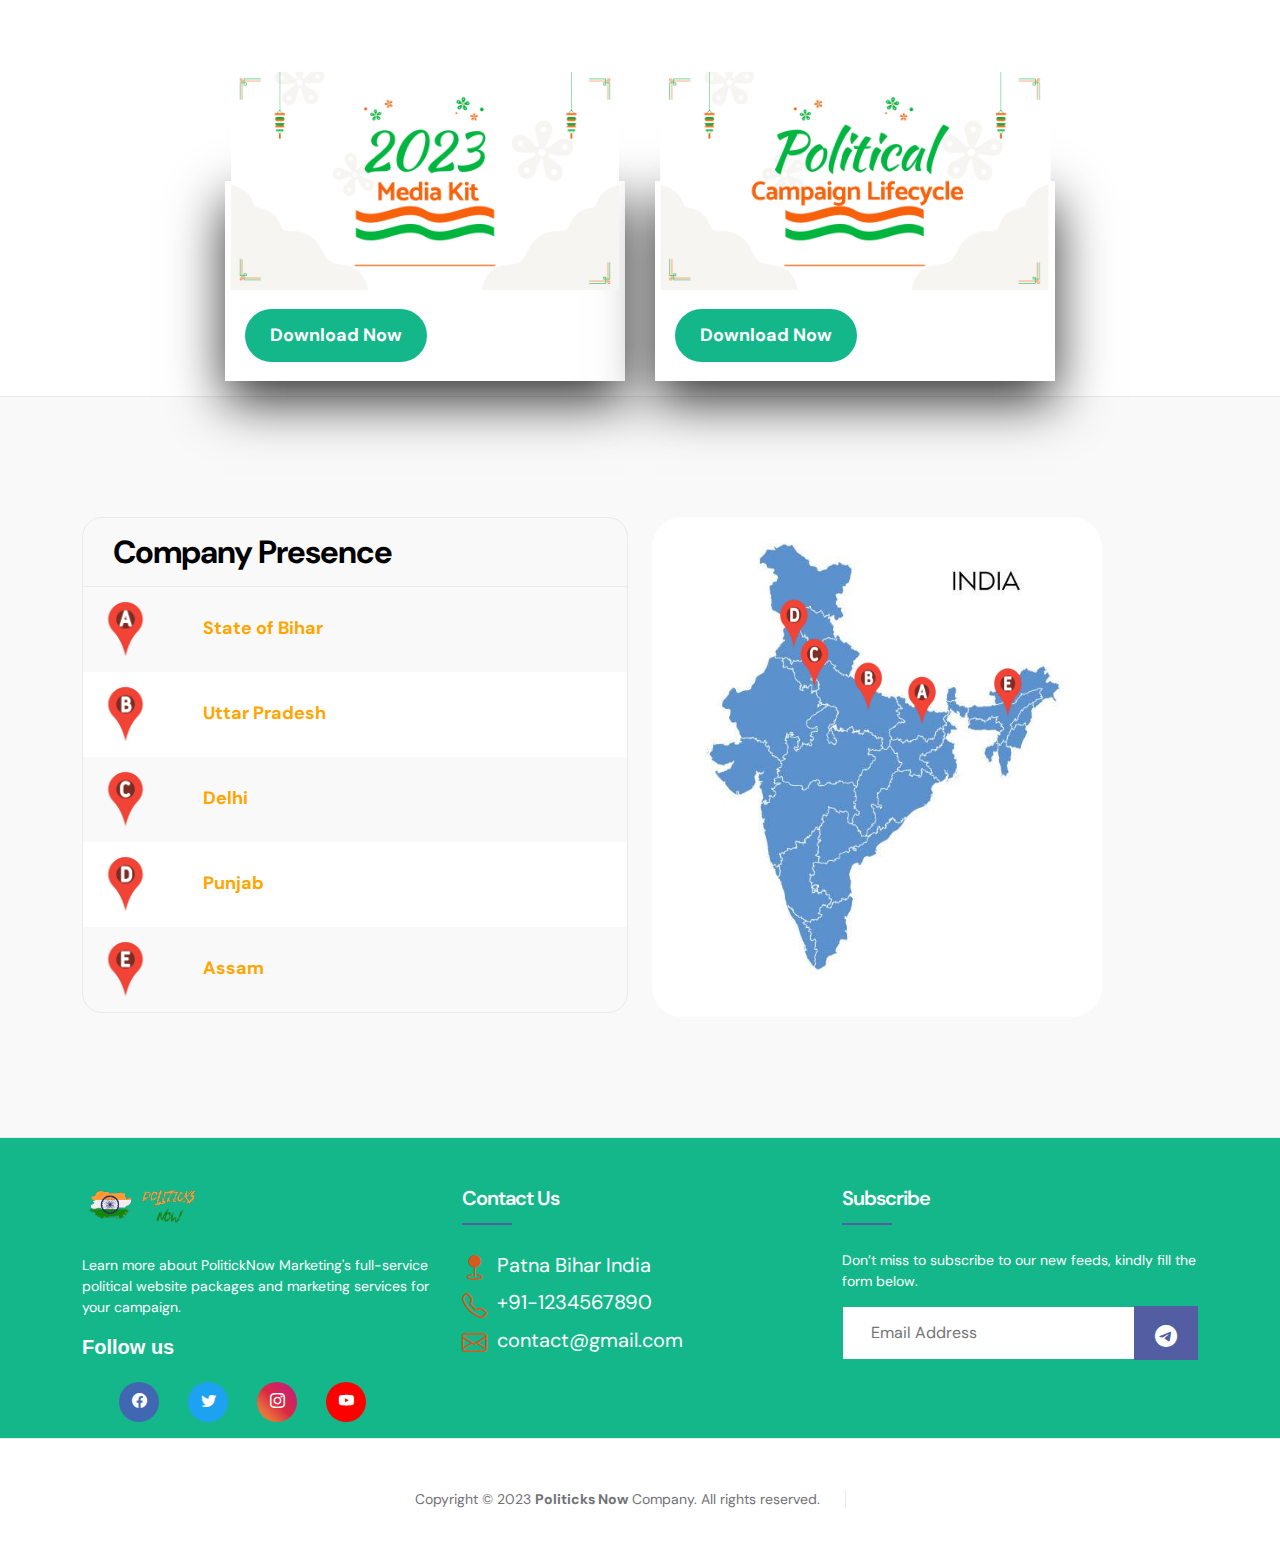
==== commit 2896ef7d: "Done" ====
--- a/index.html
+++ b/index.html
@@ -1,127 +1,135 @@
 <!doctype html>
 <html lang="en">
-    <head>
-        <meta charset="utf-8">
-        <meta name="viewport" content="width=device-width, initial-scale=1">
-
-        <meta name="description" content="">
-        <meta name="author" content="TemplateMo">
-
-        <title>Politick Now</title>
-
-        <!-- CSS FILES -->
-        <link href="css/style.css" rel="stylesheet">
-
-        <link rel="preconnect" href="https://fonts.googleapis.com">
-        
-        <link rel="preconnect" href="https://fonts.gstatic.com" crossorigin>
-        
-        <link href="https://fonts.googleapis.com/css2?family=DM+Sans:wght@400;500;700&display=swap" rel="stylesheet">
-
-        <link href="css/bootstrap.min.css" rel="stylesheet">
-
-        <link href="css/bootstrap-icons.css" rel="stylesheet">
-
-        <link href="css/magnific-popup.css" rel="stylesheet">
-
-        <link href="css/templatemo-first-portfolio-style.css" rel="stylesheet">
-
-        
-
-    </head>
-    
-    <body>
-
-        <section class="preloader">
-            <div class="spinner">
-                <span class="spinner-rotate"></span>    
+
+<head>
+    <meta charset="utf-8">
+    <meta name="viewport" content="width=device-width, initial-scale=1">
+
+    <meta name="description" content="">
+    <meta name="author" content="TemplateMo">
+
+    <title>Politick Now</title>
+
+    <!-- CSS FILES -->
+    <link href="css/style.css" rel="stylesheet">
+
+    <link rel="preconnect" href="https://fonts.googleapis.com">
+
+    <link rel="preconnect" href="https://fonts.gstatic.com" crossorigin>
+
+    <link href="https://fonts.googleapis.com/css2?family=DM+Sans:wght@400;500;700&display=swap" rel="stylesheet">
+
+    <link href="css/bootstrap.min.css" rel="stylesheet">
+
+    <link href="css/bootstrap-icons.css" rel="stylesheet">
+
+    <link href="css/magnific-popup.css" rel="stylesheet">
+
+    <link href="css/templatemo-first-portfolio-style.css" rel="stylesheet">
+
+
+
+</head>
+
+<body>
+
+    <section class="preloader">
+        <div class="spinner">
+            <span class="spinner-rotate"></span>
+        </div>
+    </section>
+
+    <nav class="navbar navbar-expand-lg">
+        <div class="container">
+
+            <button class="navbar-toggler" type="button" data-bs-toggle="collapse" data-bs-target="#navbarNav"
+                aria-controls="navbarNav" aria-expanded="false" aria-label="Toggle navigation">
+                <span class="navbar-toggler-icon"></span>
+            </button>
+
+            <a href="index.html" class="navbar-brand mx-auto mx-lg-0"><img src="./images/logo.png"
+                    style="height: 40px; width: 140px;"></a>
+
+            <div class="d-flex align-items-center d-lg-none">
+                <!-- <i class="navbar-icon bi-telephone-plus me-3"></i> -->
+                <a class="custom-btn btn" href="./login.html">
+                    Get Consulting
+                </a>
             </div>
-        </section>
-
-        <nav class="navbar navbar-expand-lg">
-            <div class="container">
-
-                <button class="navbar-toggler" type="button" data-bs-toggle="collapse" data-bs-target="#navbarNav" aria-controls="navbarNav" aria-expanded="false" aria-label="Toggle navigation">
-                    <span class="navbar-toggler-icon"></span>
-                </button>
-
-                <a href="index.html" class="navbar-brand mx-auto mx-lg-0"><img src="./images/logo.png" style="height: 40px; width: 140px;"></a>
-
-                <div class="d-flex align-items-center d-lg-none">
+
+            <div class="collapse navbar-collapse" id="navbarNav">
+                <ul class="navbar-nav ms-lg-5">
+                    <li class="nav-item">
+                        <a class="nav-link " href="">Home</a>
+                    </li>
+
+                    <!-- <li class="nav-item">
+                        <a class="nav-link click-scroll" href="#section_2">About</a>
+                    </li> -->
+
+                    <li class="nav-item">
+                        <a class="nav-link " href="./services.html">Services</a>
+                    </li>
+
+                    <li class="nav-item">
+                        <a class="nav-link" href="./pricing.html">Pricing</a>
+                    </li>
+
+                    <li class="nav-item">
+                        <a class="nav-link" href="">Contact</a>
+                    </li>
+                </ul>
+
+                <div class="d-lg-flex align-items-center d-none ms-auto">
                     <!-- <i class="navbar-icon bi-telephone-plus me-3"></i> -->
-                    <a class="custom-btn btn" href="#section_5">
+                    <a class="custom-btn btn" href="./login.html">
                         Get Consulting
                     </a>
                 </div>
-
-                <div class="collapse navbar-collapse" id="navbarNav">
-                    <ul class="navbar-nav ms-lg-5">
-                        <li class="nav-item">
-                            <a class="nav-link click-scroll" href="#section_1">Home</a>
-                        </li>
-
-                        <li class="nav-item">
-                            <a class="nav-link click-scroll" href="#section_2">About</a>
-                        </li>
-
-                        <li class="nav-item">
-                            <a class="nav-link click-scroll" href="#section_3">Services</a>
-                        </li>
-
-                        <li class="nav-item">
-                            <a class="nav-link" href="./presence.html" >Presence</a>
-                        </li>
-
-                        <li class="nav-item">
-                            <a class="nav-link click-scroll" href="#section_5">Contact</a>
-                        </li>
-                    </ul>
-
-                    <div class="d-lg-flex align-items-center d-none ms-auto">
-                        <!-- <i class="navbar-icon bi-telephone-plus me-3"></i> -->
-                        <a class="custom-btn btn" href="#section_5">
-                            Get Consulting
-                        </a>
-                    </div>
-                </div>
-
             </div>
-        </nav>
-
-        <main>
-
-            <section class="hero d-flex justify-content-center align-items-center" id="section_1">
-                <div class="container">
-                    <div class="row">
-
-                        <div class="col-lg-7 col-12">
-                            <div class="hero-text">
-                                <div class="hero-title-wrap d-flex">
-                                    
-                                    <!-- <img src="images/flag.png" class="avatar-image avatar-image-large img-fluid" alt=""> -->
-
-                                    <!-- <img src="images/neta.png" class="hero-image " alt=""> -->
-                                    <h1 class="hero-title">Get Scalable Digital Marketing Solutions to Win Your Political Campaign</h1>
-                                </div>
-                                <h2 class="mb-4">We'll help you reach and engage targeted voters online</h2>
-                                
-                                <p class="mb-4"><a class="custom-btn btn custom-link" href="#section_2">Let's Begin</a></p>
-                            </div>
-                        </div>
-
-                        <div class="col-lg-5 col-12 position-relative">
-                            <div class="hero-image-wrap"></div>
-                            <img src="images/background1.png" class="hero-image " alt="">
-                        </div>
-
-                    </div>
-                </div>
-
-                <svg xmlns="http://www.w3.org/2000/svg" viewBox="0 0 1440 320"><path fill="#535da1" fill-opacity="1" d="M0,160L24,160C48,160,96,160,144,138.7C192,117,240,75,288,64C336,53,384,75,432,106.7C480,139,528,181,576,208C624,235,672,245,720,240C768,235,816,213,864,186.7C912,160,960,128,1008,133.3C1056,139,1104,181,1152,202.7C1200,224,1248,224,1296,197.3C1344,171,1392,117,1416,90.7L1440,64L1440,0L1416,0C1392,0,1344,0,1296,0C1248,0,1200,0,1152,0C1104,0,1056,0,1008,0C960,0,912,0,864,0C816,0,768,0,720,0C672,0,624,0,576,0C528,0,480,0,432,0C384,0,336,0,288,0C240,0,192,0,144,0C96,0,48,0,24,0L0,0Z"></path></svg>
-            </section>
-
-
-<!-- 
+
+        </div>
+    </nav>
+
+    <main>
+
+        <section class="hero d-flex justify-content-center align-items-center" id="section_1">
+            <div class="container">
+                <div class="row">
+
+                    <div class="col-lg-7 col-12">
+                        <div class="hero-text">
+                            <div class="hero-title-wrap d-flex">
+
+                                <!-- <img src="images/flag.png" class="avatar-image avatar-image-large img-fluid" alt=""> -->
+
+                                <!-- <img src="images/neta.png" class="hero-image " alt=""> -->
+                                <h1 class="hero-title">Get Scalable Digital Marketing Solutions to Win Your Political
+                                    Campaign</h1>
+                            </div>
+                            <h2 class="mb-4">We'll help you reach and engage targeted voters online</h2>
+
+                            <p class="mb-4"><a class="custom-btn btn custom-link" href="#section_2">Let's Begin</a></p>
+                        </div>
+                    </div>
+
+                    <div class="col-lg-5 col-12 position-relative">
+                        <div class="hero-image-wrap"></div>
+                        <img src="images/background1.png" class="hero-image " alt="">
+                    </div>
+
+                </div>
+            </div>
+
+            <svg xmlns="http://www.w3.org/2000/svg" viewBox="0 0 1440 320">
+                <path fill="#535da1" fill-opacity="1"
+                    d="M0,160L24,160C48,160,96,160,144,138.7C192,117,240,75,288,64C336,53,384,75,432,106.7C480,139,528,181,576,208C624,235,672,245,720,240C768,235,816,213,864,186.7C912,160,960,128,1008,133.3C1056,139,1104,181,1152,202.7C1200,224,1248,224,1296,197.3C1344,171,1392,117,1416,90.7L1440,64L1440,0L1416,0C1392,0,1344,0,1296,0C1248,0,1200,0,1152,0C1104,0,1056,0,1008,0C960,0,912,0,864,0C816,0,768,0,720,0C672,0,624,0,576,0C528,0,480,0,432,0C384,0,336,0,288,0C240,0,192,0,144,0C96,0,48,0,24,0L0,0Z">
+                </path>
+            </svg>
+        </section>
+
+
+        <!-- 
             <div class="ag-format-container">
                 <div class="ag-courses_box">
                   <div class="ag-courses_item">
@@ -219,8 +227,8 @@
                       </div>
                     </a>
                   </div> -->
-              
-                  <!-- <div class="ag-courses_item">
+
+        <!-- <div class="ag-courses_item">
                     <a href="#" class="ag-courses-item_link">
                       <div class="ag-courses-item_bg">
                       </div>
@@ -229,8 +237,8 @@
                       </div>
                     </a>
                   </div> -->
-              
-                  <!-- <div class="ag-courses_item">
+
+        <!-- <div class="ag-courses_item">
                     <a href="#" class="ag-courses-item_link">
                       <div class="ag-courses-item_bg"></div>
               
@@ -246,179 +254,188 @@
                       </div>
                     </a>
                   </div> -->
-              
-                </div>
-              </div>
-              <section class="about section-padding" id="section_2">
-                <div class="container">
-                    <div class="row">
-
-                        <div class="col-lg-6 col-12">
-                            <img src="images/sectionplay.jpeg" class="about-image" alt="" style="width: 100%; height: 100%;">
-                        </div>
-
-                        <div class="col-lg-6 col-12 mt-5 mt-lg-0">
-                            <div class="about-thumb">
-
-                                
-                                <h3 class="pt-2 mb-3">Your Voters Are Online, You Should Be Too!</h3>
-                                
-                                <p>With 20+ years of experience and expertise, Politicks Now has proven marketing solutions that reach, engage, and influence your supporters so you get the votes you need to win.</p>
-                            </div>
-                            <div class="section-main">
-                                <div class="section-title-new mb-4">
-                                    <h2 class="text-white">330+ <span style="font-size: medium;">M</span></h2>
-                                    <p  class="text-white">Views</p>
-                                    
-                                    <img src="images/eye.png" class="avatar-image">
-                                </div>
-                                
-                                <div class="section-title-new mb-4">
-                                    <h2 class="text-white">170+ <span style="font-size: medium;">M</span></h2>
-                                    <p class="text-white">Advertise</p>
-                                    
-                                    <img src="images/market-research.png" class="avatar-image">
-                                </div>
-                                
-                                <div class="section-title-new mb-4">
-                                    <h2 class="text-white">650+</h2>
-                                    <p  class="text-white">Campaigns</p>
-                                    
-                                    <img src="images/megaphone.png" class="avatar-image">
-                                </div>
-                                
-                            </div>
-                            <div class="d-flex align-items-center">
-                                <!-- <i class="navbar-icon bi-telephone-plus me-3"></i> -->
-                                <a class="custom-btn btn" href="#section_5">
-                                    Get Consulting
-                                </a>
-                            </div>
-                        </div>
-                       
-                        
-                        
-                    </div>
-                   
-                </div>
-            </section>
-
-
-
-
-
-
-
-
-            <section class="about section-padding" id="section_2">
-                <div class="container">
-                    <div class="row">
-
-                        
-                        <div class="col-lg-6 col-12">
-                            <img src="images/section2.jpg" class="about-image img-fluid" alt="">
-                        </div>
-                        <div class="col-lg-6 col-12 mt-5 mt-lg-0">
-                            <div class="about-thumb">
-<!-- 
+
+        </div>
+        </div>
+        <section class="about section-padding" id="section_2">
+            <div class="container">
+                <div class="row">
+
+                    <div class="col-lg-6 col-12">
+                        <img src="images/sectionplay.jpeg" class="about-image" alt=""
+                            style="width: 100%; height: 100%;">
+                    </div>
+
+                    <div class="col-lg-6 col-12 mt-5 mt-lg-0">
+                        <div class="about-thumb">
+
+
+                            <h3 class="pt-2 mb-3">Your Voters Are Online, You Should Be Too!</h3>
+
+                            <p>With 20+ years of experience and expertise, Politicks Now has proven marketing solutions
+                                that reach, engage, and influence your supporters so you get the votes you need to win.
+                            </p>
+                        </div>
+                        <div class="section-main">
+                            <div class="section-title-new mb-4">
+                                <h2 class="text-white">330+ <span style="font-size: medium;">M</span></h2>
+                                <p class="text-white">Views</p>
+
+                                <img src="images/eye.png" class="avatar-image">
+                            </div>
+
+                            <div class="section-title-new mb-4">
+                                <h2 class="text-white">170+ <span style="font-size: medium;">M</span></h2>
+                                <p class="text-white">Advertise</p>
+
+                                <img src="images/market-research.png" class="avatar-image">
+                            </div>
+
+                            <div class="section-title-new mb-4">
+                                <h2 class="text-white">650+</h2>
+                                <p class="text-white">Campaigns</p>
+
+                                <img src="images/megaphone.png" class="avatar-image">
+                            </div>
+
+                        </div>
+                        <div class="d-flex align-items-center">
+                            <!-- <i class="navbar-icon bi-telephone-plus me-3"></i> -->
+                            <a class="custom-btn btn" href="#section_5">
+                                Get Consulting
+                            </a>
+                        </div>
+                    </div>
+
+
+
+                </div>
+
+            </div>
+        </section>
+
+
+
+
+
+
+
+
+        <section class="about section-padding" id="section_2">
+            <div class="container">
+                <div class="row">
+
+
+                    <div class="col-lg-6 col-12">
+                        <img src="images/section2.jpg" class="about-image img-fluid" alt="">
+                    </div>
+                    <div class="col-lg-6 col-12 mt-5 mt-lg-0">
+                        <div class="about-thumb">
+                            <!-- 
                                 <div class="section-title d-flex justify-content-end align-items-center mb-4">
                                     <h2 class="text-white me-4 mb-0">About</h2>
 
                                     <img src="images/logo.png" class="avatar-image img-fluid">
                                 </div> -->
 
-                                <h3 class="pt-2 mb-3">Voter Outreach and Engagement Solutions</h3>
-
-                                <p>Increase support for your campaign or organization with all-inclusive packages featuring 100% managed email, text messaging, digital ad and design services that help you reach voters.
-
-                                </p>
-                            </div>
-                            <div class="d-flex align-items-center">
-                                <!-- <i class="navbar-icon bi-telephone-plus me-3"></i> -->
-                                <a class="custom-btn btn" href="#section_5">
-                                    View Solutions
-                                </a>
-                            </div>
-                        </div>
-
-                    </div>
-                </div>
-            </section>
-
-
-
-            <section class="about section-padding" id="section_2">
-                <div class="container">
-                    <div class="row">
-
-                        
-                        
-                        <div class="col-lg-6 col-12 mt-5 mt-lg-0">
-                            <div class="about-thumb">
-<!-- 
+                            <h3 class="pt-2 mb-3">Voter Outreach and Engagement Solutions</h3>
+
+                            <p>Increase support for your campaign or organization with all-inclusive packages featuring
+                                100% managed email, text messaging, digital ad and design services that help you reach
+                                voters.
+
+                            </p>
+                        </div>
+                        <div class="d-flex align-items-center">
+                            <!-- <i class="navbar-icon bi-telephone-plus me-3"></i> -->
+                            <a class="custom-btn btn" href="#section_5">
+                                View Solutions
+                            </a>
+                        </div>
+                    </div>
+
+                </div>
+            </div>
+        </section>
+
+
+
+        <section class="about section-padding" id="section_2">
+            <div class="container">
+                <div class="row">
+
+
+
+                    <div class="col-lg-6 col-12 mt-5 mt-lg-0">
+                        <div class="about-thumb">
+                            <!-- 
                                 <div class="section-title d-flex justify-content-end align-items-center mb-4">
                                     <h2 class="text-white me-4 mb-0">About</h2>
 
                                     <img src="images/logo.png" class="avatar-image img-fluid">
                                 </div> -->
 
-                                <h3 class="pt-2 mb-3">Political Advertising Services for Winning Campaigns</h3>
-                                <p>Quickly increase your visibility with targeted marketing services to help your political campaign succeed. Politicks Now offers scalable services from design to digital ads managed on behalf so that you can focus on winning your campaign.</p>
-                                </p>
-                            </div>
-                            <div class="d-flex align-items-center">
-                                <!-- <i class="navbar-icon bi-telephone-plus me-3"></i> -->
-                                <a class="custom-btn btn" href="#section_5">
-                                    View Services
-                                </a>
-                            </div>
-                        </div>
-
-                        <div class="col-lg-6 col-12">
-                            <img src="images/section3.jpeg" class="about-image img-fluid" alt="">
-                        </div>
-
-                    </div>
-                </div>
-            </section>
-
-
-
-            <section class="about section-padding" id="section_2">
-                <div class="container">
-                    <div class="row">
-
-                        
-                        <div class="col-lg-6 col-12">
-                            <img src="images/section4.png" class="about-image img-fluid" alt="">
-                        </div>
-                        <div class="col-lg-6 col-12 mt-5 mt-lg-0">
-                            <div class="about-thumb">
-<!-- 
+                            <h3 class="pt-2 mb-3">Political Advertising Services for Winning Campaigns</h3>
+                            <p>Quickly increase your visibility with targeted marketing services to help your political
+                                campaign succeed. Politicks Now offers scalable services from design to digital ads
+                                managed on behalf so that you can focus on winning your campaign.</p>
+                            </p>
+                        </div>
+                        <div class="d-flex align-items-center">
+                            <!-- <i class="navbar-icon bi-telephone-plus me-3"></i> -->
+                            <a class="custom-btn btn" href="#section_5">
+                                View Services
+                            </a>
+                        </div>
+                    </div>
+
+                    <div class="col-lg-6 col-12">
+                        <img src="images/section3.jpeg" class="about-image img-fluid" alt="">
+                    </div>
+
+                </div>
+            </div>
+        </section>
+
+
+
+        <section class="about section-padding" id="section_2">
+            <div class="container">
+                <div class="row">
+
+
+                    <div class="col-lg-6 col-12">
+                        <img src="images/section4.png" class="about-image img-fluid" alt="">
+                    </div>
+                    <div class="col-lg-6 col-12 mt-5 mt-lg-0">
+                        <div class="about-thumb">
+                            <!-- 
                                 <div class="section-title d-flex justify-content-end align-items-center mb-4">
                                     <h2 class="text-white me-4 mb-0">About</h2>
 
                                     <img src="images/logo.png" class="avatar-image img-fluid">
                                 </div> -->
 
-                                <h3 class="pt-2 mb-3">Establish your political presence with your own website</h3>
-                                <p>We create high-visibility campaign websites that set you apart from other candidates and beautifully displays your campaign message online. No need to spend hours with do-it-yourself website builders.
-
-                                </p>
-                            </div>
-                            <div class="d-flex align-items-center">
-                                <!-- <i class="navbar-icon bi-telephone-plus me-3"></i> -->
-                                <a class="custom-btn btn" href="#section_5">
-                                    Get Started
-                                </a>
-                            </div>
-                        </div>
-
-                    </div>
-                </div>
-            </section>
-
-            <!-- <section class="featured section-padding">
+                            <h3 class="pt-2 mb-3">Establish your political presence with your own website</h3>
+                            <p>We create high-visibility campaign websites that set you apart from other candidates and
+                                beautifully displays your campaign message online. No need to spend hours with
+                                do-it-yourself website builders.
+
+                            </p>
+                        </div>
+                        <div class="d-flex align-items-center">
+                            <!-- <i class="navbar-icon bi-telephone-plus me-3"></i> -->
+                            <a class="custom-btn btn" href="#section_5">
+                                Get Started
+                            </a>
+                        </div>
+                    </div>
+
+                </div>
+            </div>
+        </section>
+
+        <!-- <section class="featured section-padding">
                 <div class="container">
                     <div class="row">
 
@@ -464,7 +481,7 @@
             </section> -->
 
 
-            <!-- <section class="featured section-padding">
+        <!-- <section class="featured section-padding">
                 <div class="container">
                     <div class="row">
 
@@ -538,7 +555,7 @@
             </section> -->
 
 
-            <!-- <section class="clients section-padding">
+        <!-- <section class="clients section-padding">
                 <div class="container">
                     <div class="row align-items-center">
 
@@ -571,15 +588,17 @@
             </section> -->
 
 
-            <section class="clients section-padding" style="background-color:var(--primary-color);">
-                <div class="container">
-                    <div class="row align-items-center">
-
-                        <div class="col-lg-12 col-12">
-                            <h3 class="text-center mb-5 text-white">Winning an election starts with<br/> <span style="color: var(--secondary-color);">reaching, engaging,</span> and <span style="color: var(--secondary-color);">influencing</span> voters online.</h3>
-                        </div>
-
-                            <!-- <div class="col-lg-2 col-4 ms-auto clients-item-height">
+        <section class="clients section-padding" style="background-color:var(--primary-color);">
+            <div class="container">
+                <div class="row align-items-center">
+
+                    <div class="col-lg-12 col-12">
+                        <h3 class="text-center mb-5 text-white">Winning an election starts with<br /> <span
+                                style="color: var(--secondary-color);">reaching, engaging,</span> and <span
+                                style="color: var(--secondary-color);">influencing</span> voters online.</h3>
+                    </div>
+
+                    <!-- <div class="col-lg-2 col-4 ms-auto clients-item-height">
                                 <img src="images/clients/1.jpeg" class="clients-image img-fluid" alt="">
                             </div>
 
@@ -599,11 +618,11 @@
                                 <img src="images/clients/5.jpeg" class="clients-image img-fluid" alt="">
                             </div> -->
 
-                    </div>
-                </div>
-            </section>
-
-            <!-- <section class="services section-padding" id="section_3">
+                </div>
+            </div>
+        </section>
+
+        <!-- <section class="services section-padding" id="section_3">
                 <div class="container">
                     <div class="row">
 
@@ -749,71 +768,78 @@
             </section> -->
 
 
-             <section class="projects section-padding" id="section_4">
-                <div class="container">
-                    <div class="row">
-
-                        <div class="col-lg-12 col-md-12 col-12 ms-auto">
-                            <div class="section-title">
-                                <!-- <img src="images/logo.png" class="avatar-image img-fluid" alt=""> -->
-
-                                <h2 class="text-white ms-4 mb-0">Why Political Candidates Trust Us</h2>
-                                <small class="projects-tag text-white">Here are the primary reasons why EnSpot Political is a trusted partner for political campaigning.
-
-                                </small>
-                            </div>
-                        </div>
-
-                        <div class="clearfix"></div>
-                        <div class="projects-thumb-new d-flex" style="padding-left: 120px; padding-bottom: 10px;">
-
-                        
+        <section class="projects section-padding" id="section_4">
+            <div class="container">
+                <div class="row">
+
+                    <div class="col-lg-12 col-md-12 col-12 ms-auto">
+                        <div class="section-title">
+                            <!-- <img src="images/logo.png" class="avatar-image img-fluid" alt=""> -->
+
+                            <h2 class="text-white ms-4 mb-0">Why Political Candidates Trust Us</h2>
+                            <small class="projects-tag text-white">Here are the primary reasons why EnSpot Political is
+                                a trusted partner for political campaigning.
+
+                            </small>
+                        </div>
+                    </div>
+
+                    <div class="clearfix"></div>
+                    <div class="projects-thumb-new d-flex flex-wrap" style="padding-left: 85px; padding-bottom: 20px;">
+
+
 
                         <div class="col-lg-4 col-md-6 col-12 mt-3">
                             <a class="card education" href="#">
-                                 <div class="overlay"></div>
-                              <div class="circle">
-                                <img src="images/marketing.png" class="projects-image " alt="">
-                            
-                              </div>
-                              <p style="font-weight: bold; color: #535da1; text-align: center;;">Experienced Marketing Professionals</p>
-                              <p style="text-align: center; font-size: small;" >Get a dedicated team of experts who know exactly how to get votes for your campaign.
-
-                              </p>
+                                <div class="overlay"></div>
+                                <div class="circle">
+                                    <img src="images/marketing.png" class="projects-image " alt="">
+
+                                </div>
+                                <p style="font-weight: bold; color: #535da1; text-align: center;;">Experienced Marketing
+                                    Professionals</p>
+                                <p style="text-align: center; font-size: small;">Get a dedicated team of experts who
+                                    know exactly how to get votes for your campaign.
+
+                                </p>
                             </a>
-                            
-                            </div>
-
-                            <div class="col-lg-4 col-md-6 col-12 mt-3">
-                                <a class="card education" href="#">
-                                     <div class="overlay"></div>
-                                  <div class="circle">
+
+                        </div>
+
+                        <div class="col-lg-4 col-md-6 col-12 mt-3">
+                            <a class="card education" href="#">
+                                <div class="overlay"></div>
+                                <div class="circle">
                                     <img src="images/cost_effective.png" class="projects-image " alt="">
-                                
-                                  </div>
-                                  <p style="font-weight: bold; color: #535da1; text-align: center;;">Cost-Effective and Scalable</p>
-                                  <p style="text-align: center; font-size: small;" >Freely choose flexible and cost-effective solutions depending on which phase you are in your political campaign.
-
-                                  </p>
-                                </a>
-                                
-                                </div>
-
-                                <div class="col-lg-4 col-md-6 col-12 mt-3">
-                                    <a class="card education" href="#">
-                                         <div class="overlay"></div>
-                                      <div class="circle">
-                                        <img src="images/no_contract.png" class="projects-image " alt="">
-                                    
-                                      </div>
-                                      <p style="font-weight: bold; color: #535da1;;">No Long-Term Contracts</p>
-                                      <p style="text-align: center; font-size: small;" >Don’t Get Locked Up By Long-Term Contracts, Be In Control When You Work With Us</p>
-                                    </a>
-                                    
-                                    </div>
-
-                                </div>
-<!-- 
+
+                                </div>
+                                <p style="font-weight: bold; color: #535da1; text-align: center;">Cost-Effective and
+                                    Scalable</p>
+                                <p style="text-align: center; font-size: small;">Freely choose flexible and
+                                    cost-effective solutions depending on which phase you are in your political
+                                    campaign.
+
+                                </p>
+                            </a>
+
+                        </div>
+
+                        <div class="col-lg-4 col-md-6 col-12 mt-3">
+                            <a class="card education" href="#">
+                                <div class="overlay"></div>
+                                <div class="circle">
+                                    <img src="images/no_contract.png" class="projects-image " alt="">
+
+                                </div>
+                                <p style="font-weight: bold; color: #535da1;;">No Long-Term Contracts</p>
+                                <p style="text-align: center; font-size: small;">Don’t Get Locked Up By Long-Term
+                                    Contracts, Be In Control When You Work With Us</p>
+                            </a>
+
+                        </div>
+
+                    </div>
+                    <!-- 
 
                         <div class="col-lg-4 col-md-6 col-12">
                             <div class="projects-thumb">
@@ -876,134 +902,135 @@
                         </div> -->
 
 
-                    </div>
-                </div>
-            </section>
-
-
-
-            
-
-
-
-
-            <section class="projects" id="section_4">
-                <div class="container">
-                    <div class="row">
-
-                        <div class="col-lg-12 col-md-12 col-12 ms-auto mb-5">
-                            <div class="section-title">
-                                <!-- <img src="images/logo.png" class="avatar-image img-fluid" alt=""> -->
-
-                                <h2 class="text-white ms-4">Be Equipped with the Right Resources</h2>
-                                <small class="projects-tag text-white">Everything and anything you need to know about EnSpot Political and campaigning in the digital space is just a click away.
-
-
-
-                                </small>
-                            </div>
-                        </div>
-
-                        <div class="clearfix"></div>
-
-
-                        <div class="containers">
-                            <div class="cards">
-            <div class="face face1">
-                <div class="contents">
-                    <div class="icon">
-                        <img src="images/image.png" class="kit">
-                    </div>
                 </div>
             </div>
-            <div class="face face2">
-                <div class="contents">
-                    <h3>
-                        <!-- <a href="https://www.linkedin.com/in/adamdipinto/" target="_blank">2023 Media Kit</a> -->
-                    </h3>
-                    <p>Find out more about our services and learn about our winning solutions.</p>
-                    
-                    <a class="custom-btn btn" href="#section_5">
-                        <span class="text-white"> Download Now</span>
-                    </a>
+        </section>
+
+
+
+
+        <section class="projects" id="section_4">
+            <div class="container">
+                <div class="row">
+
+                    <div class="col-lg-12 col-md-12 col-12 ms-auto mb-5">
+                        <div class="section-title">
+                            <!-- <img src="images/logo.png" class="avatar-image img-fluid" alt=""> -->
+
+                            <h2 class="text-white ms-4">Be Equipped with the Right Resources</h2>
+                            <small class="projects-tag text-white">Everything and anything you need to know about EnSpot
+                                Political and campaigning in the digital space is just a click away.
+
+
+
+                            </small>
+                        </div>
+                    </div>
+
+                    <div class="clearfix"></div>
+
+
+                    <div class="containers d-flex flex-wrap">
+                        <div class="cards">
+                            <div class="face face1">
+                                <div class="contents">
+                                    <div class="icon">
+                                        <img src="images/image.png" class="kit" style="width: 400px;">
+                                    </div>
+                                </div>
+                            </div>
+                            <div class="face face2">
+                                <div class="contents">
+                                    <h3>
+                                        <!-- <a href="https://www.linkedin.com/in/adamdipinto/" target="_blank">2023 Media Kit</a> -->
+                                    </h3>
+                                    <p>Find out more about our services and learn about our winning solutions.</p>
+
+                                    <a class="custom-btn btn" href="#section_5" >
+                                        <span class="text-white"> Download Now</span>
+                                    </a>
+                                </div>
+                            </div>
+                        </div>
+                        <div class="cards">
+                            <div class="face face1">
+                                <div class="contents">
+                                    <div class="icon">
+                                        <img src="images/image2.png" class="kit" style="width: 400px;">
+                                    </div>
+                                </div>
+                            </div>
+                            <div class="face face2">
+                                <div class="contents">
+                                    <h3>
+                                        <!-- <a href="https://twitter.com/AdamDipinto" target="_blank">Political Campaign LifeCycle</a> -->
+                                    </h3>
+                                    <p>Discover what marketing services are recommended in each phase of politics </p>
+
+                                    <a class="custom-btn btn" href="#section_5">
+                                        <span class="text-white"> Download Now</span>
+                                    </a>
+                                </div>
+                            </div>
+                        </div>
+                    </div>
+
                 </div>
             </div>
-        </div>
-        <div class="cards">
-            <div class="face face1">
-                <div class="contents">
-                    <div class="icon">
-                        <img src="images/image2.png" class="kit">
-                    </div>
-                </div>
-            </div>
-            <div class="face face2">
-                <div class="contents">
-                    <h3>
-                        <!-- <a href="https://twitter.com/AdamDipinto" target="_blank">Political Campaign LifeCycle</a> -->
-                    </h3>
-                    <p>Discover what marketing services are recommended in each phase of politics </p>
-                    
-                    <a class="custom-btn btn"  href="#section_5">
-                        <span class="text-white"> Download Now</span>
-                    </a>
-                </div>
-            </div>
-        </div>
-    </div>
-
-                    </div>
-                </div>
-            </section>
- 
-
-            <section class="featured section-padding">
-                <div class="container">
-                    <div class="row">
-
-                        <div class="col-lg-6 col-12">
-                            <div class="profile-thumb">
-                                <div class="profile-title">
-                                    <h4 class="mb-0">Company Presence</h4>
-                                </div>
-
-                                <div class="profile-body">
-                                    <p>
-                                        <img src="images/a.png" style="height:85px;"> 
-                                        <span class="profile-small-title" style="color: orange;">State of Bihar</span>
-                                        <!-- <span>Joshua Morgan</span> -->
-                                    </p>
-                                    <p>
-                                        <img src="images/b.png" style="height:85px;"> 
-                                        <span class="profile-small-title" style="color: orange;">Uttar Pradesh</span>
-                                        <!-- <span>Joshua Morgan</span> -->
-                                    </p>
-                                    <p>
-                                        <img src="images/c.png" style="height:85px;"> 
-                                        <span class="profile-small-title" style="color: orange;">Delhi</span>
-                                        <!-- <span>Joshua Morgan</span> -->
-                                    </p>
-                                    <p>
-                                        <img src="images/d.png" style="height:85px;"> 
-                                        <span class="profile-small-title" style="color: orange;">Punjab</span>
-                                        <!-- <span>Joshua Morgan</span> -->
-                                    </p>
-                                    <p>
-                                        <img src="images/e.png" style="height:85px;"> 
-                                        <span class="profile-small-title" style="color: orange;">Assam</span>
-                                        <!-- <span>Joshua Morgan</span> -->
-                                    </p>
-
-
-                                </div>
-                            </div>
-                        </div>
-
-                        <div class="col-lg-6 col-12 mt-5 mt-lg-0">
-                            <div class="col-lg-6 col-12">
-                                <img src="images/map.png" style="height: 500px; width: 600px; border-radius:30px ;">
-                            </div>
-                            <!-- <div class="about-thumb">
+        </section>
+
+
+
+
+      
+
+        <section class="featured section-padding">
+            <div class="container">
+                <div class="row">
+
+                    <div class="col-lg-6 col-12">
+                        <div class="profile-thumb">
+                            <div class="profile-title">
+                                <h4 class="mb-0">Company Presence</h4>
+                            </div>
+
+                            <div class="profile-body">
+                                <p>
+                                    <img src="images/a.png" style="height:85px;">
+                                    <span class="profile-small-title" style="color: orange;">State of Bihar</span>
+                                    <!-- <span>Joshua Morgan</span> -->
+                                </p>
+                                <p>
+                                    <img src="images/b.png" style="height:85px;">
+                                    <span class="profile-small-title" style="color: orange;">Uttar Pradesh</span>
+                                    <!-- <span>Joshua Morgan</span> -->
+                                </p>
+                                <p>
+                                    <img src="images/c.png" style="height:85px;">
+                                    <span class="profile-small-title" style="color: orange;">Delhi</span>
+                                    <!-- <span>Joshua Morgan</span> -->
+                                </p>
+                                <p>
+                                    <img src="images/d.png" style="height:85px;">
+                                    <span class="profile-small-title" style="color: orange;">Punjab</span>
+                                    <!-- <span>Joshua Morgan</span> -->
+                                </p>
+                                <p>
+                                    <img src="images/e.png" style="height:85px;">
+                                    <span class="profile-small-title" style="color: orange;">Assam</span>
+                                    <!-- <span>Joshua Morgan</span> -->
+                                </p>
+
+
+                            </div>
+                        </div>
+                    </div>
+
+                    <div class="col-lg-6 col-6 mt-5 mt-lg-0">
+                        <div class="col-lg-6 col-6">
+                            <img src="images/map.png" style="height: 500px; width: 450px; border-radius:30px ;">
+                        </div>
+                        <!-- <div class="about-thumb">
                                 <div class="row">
                                     <div class="col-lg-6 col-6 featured-border-bottom py-2">
                                         <strong class="featured-numbers">20+</strong>
@@ -1030,17 +1057,17 @@
                                     </div>
                                 </div>
                             </div> -->
-                        </div>
-
-                    </div>
-                </div>
-            </section>
-
-
-
-            <footer class="footer-section">
-                <div class="container">
-                    <!-- <div class="footer-cta pt-5 ">
+                    </div>
+
+                </div>
+            </div>
+        </section>
+
+
+
+        <footer class="footer-section">
+            <div class="container">
+                <!-- <div class="footer-cta pt-5 ">
                         <div class="row">
                             <div class="col-xl-4 col-md-4 mb-30">
                                 <div class="single-cta">
@@ -1071,106 +1098,110 @@
                             </div>
                         </div>
                     </div> -->
-                    <div class="footer-content pt-5 pb-1">
-                        <div class="row">
-                            <div class="col-xl-4 col-lg-4 mb-50">
-                                <div class="footer-widget">
-                                    <div class="footer-logo">
-                                        <a href="index.html"><img src="/images/logo.png" class="img-fluid" alt="logo"></a>
-                                    </div>
-                                    <div class="footer-text">
-                                        <p class="text-white">Learn more about PolitickNow Marketing's full-service political website packages and marketing services for your campaign.                                        </p>
-                                    </div>
-                                    <div class="footer-social-icon">
-                                        <span>Follow us</span>
-                                        <ul class="social_icon">
-                                          <li><a href="#"><i class="bi bi-facebook"></i></a></li>
-                                          <li><a href="#"><i class="bi bi-twitter"></i></a></li>
-                                          <li><a href="#"><i class="bi bi-instagram"></i></a></li>
-                                          <li><a href="#"><i class="bi bi-youtube"></i></a></li>
-                                      </ul>
-                                    </div>
-                                </div>
-                            </div>
-                             <div class="col-xl-4 col-lg-4 col-md-4 mb-30">
-                                <div class="footer-widget">
-                                    <div class="footer-widget-heading">
-                                        <h3>Contact Us</h3>
-                                    </div>
-                                    
-                                        <div class="single-cta">
-                                            
-                                            <div class="cta-text">
-                                                <i class="bi bi-geo-fill"></i>
-                                                <span class="text-white">Patna Bihar India</span>
-                                            </div>
-                                        </div>
-                                        <div class="single-cta">
-                                            <!-- <i class="bi bi-telephone"></i> -->
-                                            <div class="cta-text">
-                                                <i class="bi bi-telephone"></i>
-                                                <span class="text-white">+91-1234567890</span>
-                                            </div>
-                                        </div>
-                                        
-                                            <div class="single-cta">
-                                                <!-- <i class="bi bi-envelope"></i> -->
-                                                <div class="cta-text">
-                                                    <i class="bi bi-envelope"></i>
-                                                    <span class="text-white">contact@gmail.com</span>
-                                                </div>
-                                            </div>
-                                        
-                                    
-                                </div>
-                            </div> 
-                            <div class="col-xl-4 col-lg-4 col-md-4 mb-50">
-                                <div class="footer-widget">
-                                    <div class="footer-widget-heading">
-                                        <h3>Subscribe</h3>
-                                    </div>
-                                    <div class="footer-text mb-25">
-                                        <p class="text-white">Don’t miss to subscribe to our new feeds, kindly fill the form below.</p>
-                                    </div>
-                                    <div class="subscribe-form">
-                                        <form action="#">
-                                            <input type="text" placeholder="Email Address">
-                                            <button><i class="bi bi-telegram"></i></button>
-                                        </form>
-                                    </div>
-                                </div>
-                            </div>
-                        </div>
-                    </div>
-                </div>
-            </footer>
-
-        </main>
-
-        <footer class="site-footer">
-            <div class="container">
-                <div class="row">
-
-                    <div class="col-lg-12 col-12">
-                        <div class="copyright-text-wrap">
-                            <p class="mb-0">
-                                <span class="copyright-text">Copyright © 2023 <a href="#">Politicks Now</a> Company. All rights reserved.</span>
-                            </p>
-                        </div>
-                    </div>
-
+                <div class="footer-content pt-5 pb-1">
+                    <div class="row">
+                        <div class="col-xl-4 col-lg-4 mb-50">
+                            <div class="footer-widget">
+                                <div class="footer-logo">
+                                    <a href="index.html"><img src="/images/logo.png" class="img-fluid" alt="logo" style="margin-bottom: 30px;"></a>
+                                </div>
+                                <div class="footer-text">
+                                    <p class="text-white">Learn more about PolitickNow Marketing's full-service
+                                        political website packages and marketing services for your campaign. </p>
+                                </div>
+                                <div class="footer-social-icon">
+                                    <span>Follow us</span>
+                                    <ul class="social_icon">
+                                        <li><a href="#"><i class="bi bi-facebook"></i></a></li>
+                                        <li><a href="#"><i class="bi bi-twitter"></i></a></li>
+                                        <li><a href="#"><i class="bi bi-instagram"></i></a></li>
+                                        <li><a href="#"><i class="bi bi-youtube"></i></a></li>
+                                    </ul>
+                                </div>
+                            </div>
+                        </div>
+                        <div class="col-xl-4 col-lg-4 col-md-4 mb-30">
+                            <div class="footer-widget">
+                                <div class="footer-widget-heading">
+                                    <h3>Contact Us</h3>
+                                </div>
+
+                                <div class="single-cta">
+
+                                    <div class="cta-text">
+                                        <i class="bi bi-geo-fill"></i>
+                                        <span class="text-white">Patna Bihar India</span>
+                                    </div>
+                                </div>
+                                <div class="single-cta">
+                                    <!-- <i class="bi bi-telephone"></i> -->
+                                    <div class="cta-text">
+                                        <i class="bi bi-telephone"></i>
+                                        <span class="text-white">+91-1234567890</span>
+                                    </div>
+                                </div>
+
+                                <div class="single-cta">
+                                    <!-- <i class="bi bi-envelope"></i> -->
+                                    <div class="cta-text">
+                                        <i class="bi bi-envelope"></i>
+                                        <span class="text-white">contact@gmail.com</span>
+                                    </div>
+                                </div>
+
+
+                            </div>
+                        </div>
+                        <div class="col-xl-4 col-lg-4 col-md-4 mb-50">
+                            <div class="footer-widget">
+                                <div class="footer-widget-heading">
+                                    <h3>Subscribe</h3>
+                                </div>
+                                <div class="footer-text mb-25">
+                                    <p class="text-white">Don’t miss to subscribe to our new feeds, kindly fill the form
+                                        below.</p>
+                                </div>
+                                <div class="subscribe-form">
+                                    <form action="#">
+                                        <input type="text" placeholder="Email Address">
+                                        <button><i class="bi bi-telegram"></i></button>
+                                    </form>
+                                </div>
+                            </div>
+                        </div>
+                    </div>
                 </div>
             </div>
         </footer>
 
-        <!-- JAVASCRIPT FILES -->
-        <script src="js/jquery.min.js"></script>
-        <script src="js/bootstrap.min.js"></script>
-        <script src="js/jquery.sticky.js"></script>
-        <script src="js/click-scroll.js"></script>
-        <script src="js/jquery.magnific-popup.min.js"></script>
-        <script src="js/magnific-popup-options.js"></script>
-        <script src="js/custom.js"></script>
-
-    </body>
+    </main>
+
+    <footer class="site-footer">
+        <div class="container">
+            <div class="row">
+
+                <div class="col-lg-12 col-12">
+                    <div class="copyright-text-wrap">
+                        <p class="mb-0">
+                            <span class="copyright-text">Copyright © 2023 <a href="#">Politicks Now</a> Company. All
+                                rights reserved.</span>
+                        </p>
+                    </div>
+                </div>
+
+            </div>
+        </div>
+    </footer>
+
+    <!-- JAVASCRIPT FILES -->
+    <script src="js/jquery.min.js"></script>
+    <script src="js/bootstrap.min.js"></script>
+    <script src="js/jquery.sticky.js"></script>
+    <script src="js/click-scroll.js"></script>
+    <script src="js/jquery.magnific-popup.min.js"></script>
+    <script src="js/magnific-popup-options.js"></script>
+    <script src="js/custom.js"></script>
+
+</body>
+
 </html>--- a/css/style.css
+++ b/css/style.css
@@ -283,7 +283,7 @@
   }
 
   .footer-section {
-    background: orange;
+    background: var(--secondary-color);
     position: relative;
   }
   .footer-cta {
@@ -291,11 +291,10 @@
     padding-bottom: 8px !important;
   }
   .single-cta i {
-    color: #ff5e14;
-    font-size: 30px;
+    color: #d7591e;
+    font-size: 25px;
     float: left;
     margin-right: 10px;
-    margin-bottom: 10px;
   }
   .cta-text {
     /* padding-left: 15px; */
@@ -310,7 +309,7 @@
   } */
   .cta-text span {
     color: #757575;
-    font-size: 15px;
+    font-size: 20px;
   }
   .footer-content {
     position: relative;
@@ -655,18 +654,18 @@
 
 
 .containers{
-    width: 700px;
+    width: 660px;
     position: relative;
     display: flex;
     justify-content: center;
-    margin: 25px;
+    /* margin: 25px; */
 
 }
 
 .containers .cards {
   position: relative;
   border-radius: 10px;
-  margin: 20px;
+  margin: 15px;
 }
 
 .containers .cards .icon {
@@ -700,7 +699,7 @@
 
 
 .containers .cards .face {
-  width: 450px;
+  width: 400px;
   height: 200px;
   transition: 0.5s;
 }
@@ -758,7 +757,7 @@
 }
 
 .containers .cards .face.face2 .content h3 {
-  margin: 0 0 10px 0;
+  /* margin: 0 0 10px 0; */
   padding: 0;
   color: #fff;
   font-size: 24px;
--- a/css/templatemo-first-portfolio-style.css
+++ b/css/templatemo-first-portfolio-style.css
@@ -5,15 +5,15 @@
 https://templatemo.com/tm-578-first-portfolio
 
 */
-
-/* #14B789; */
+/* primary color #535da1; */
+/* secondary color #14B789; */
 /*---------------------------------------
   CUSTOM PROPERTIES ( VARIABLES )             
 -----------------------------------------*/
 :root {
   --white-color:                  #ffffff;
   --primary-color:                #535da1;
-  --secondary-color:              #FFA500; 
+  --secondary-color:              #14B789; 
   --section-bg-color:             #f9f9f9;
   --dark-color:                   #000000;
   --p-color:                      #717275;
